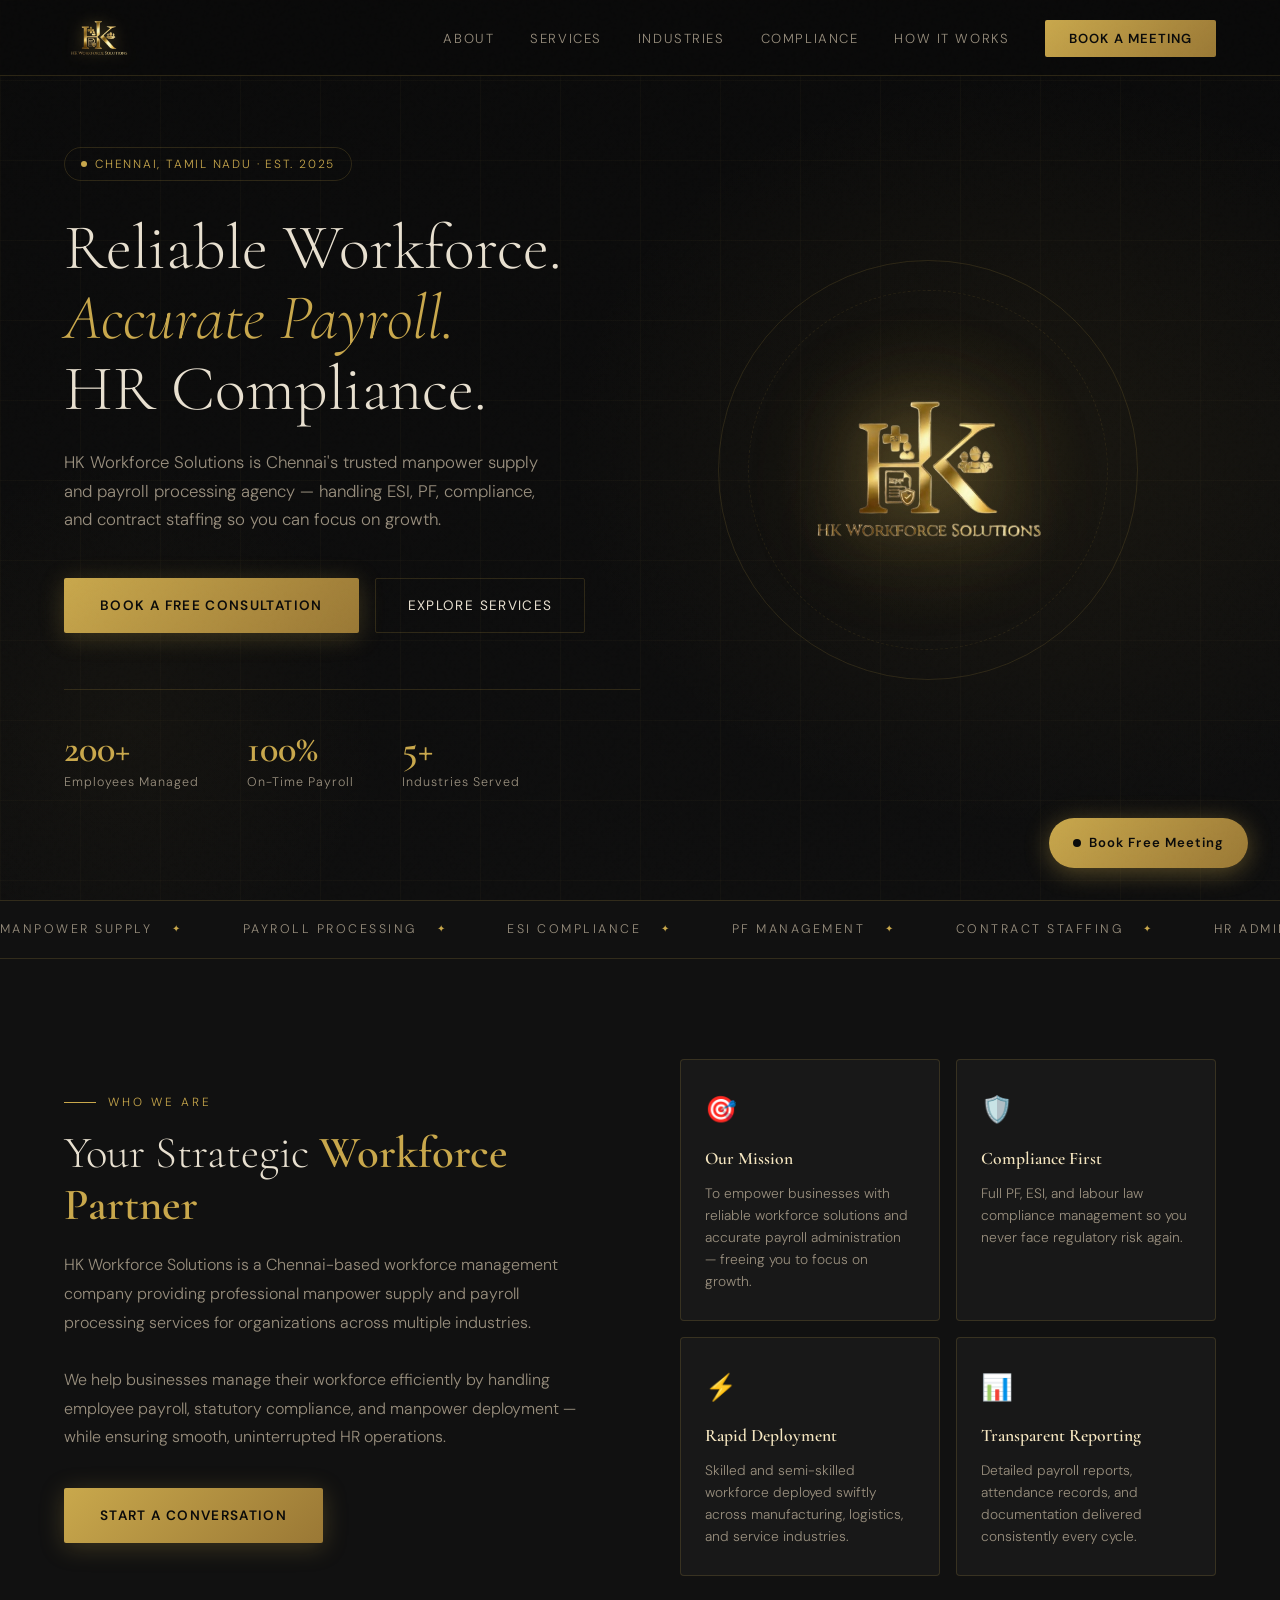
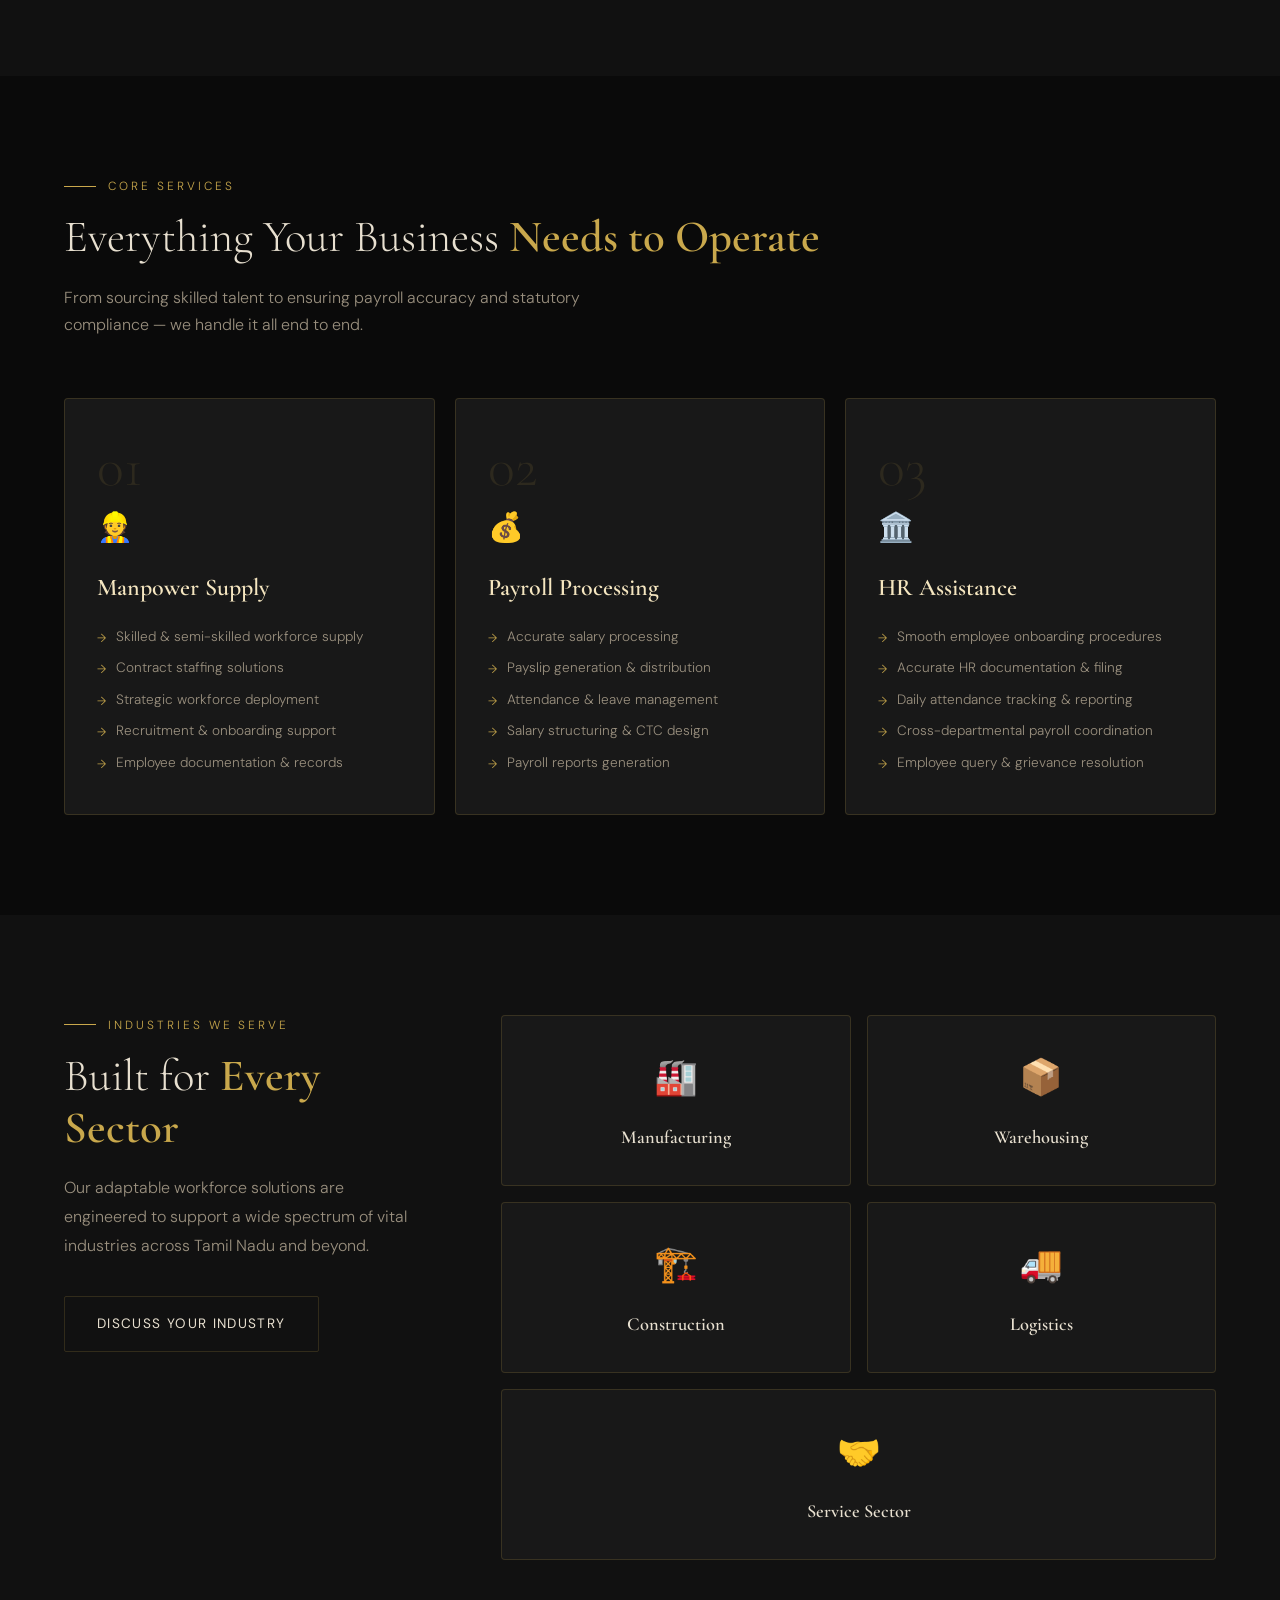
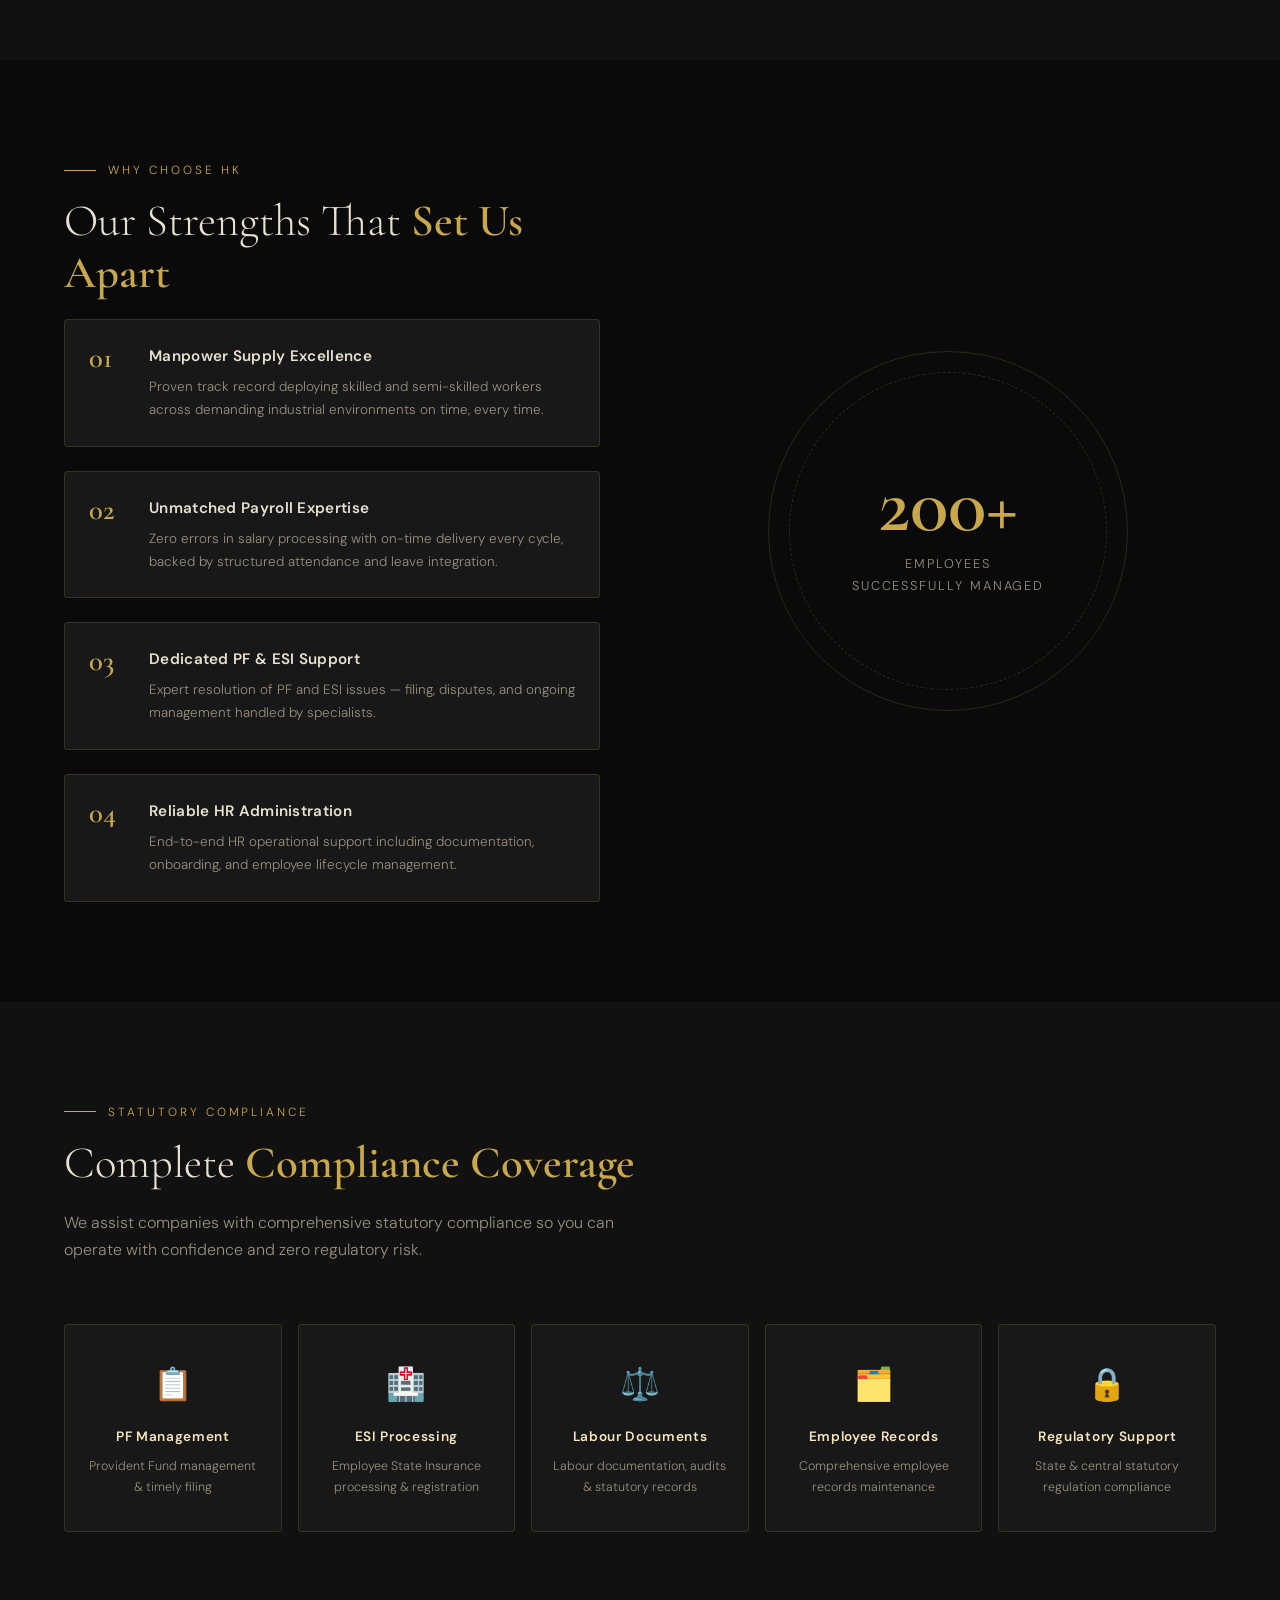
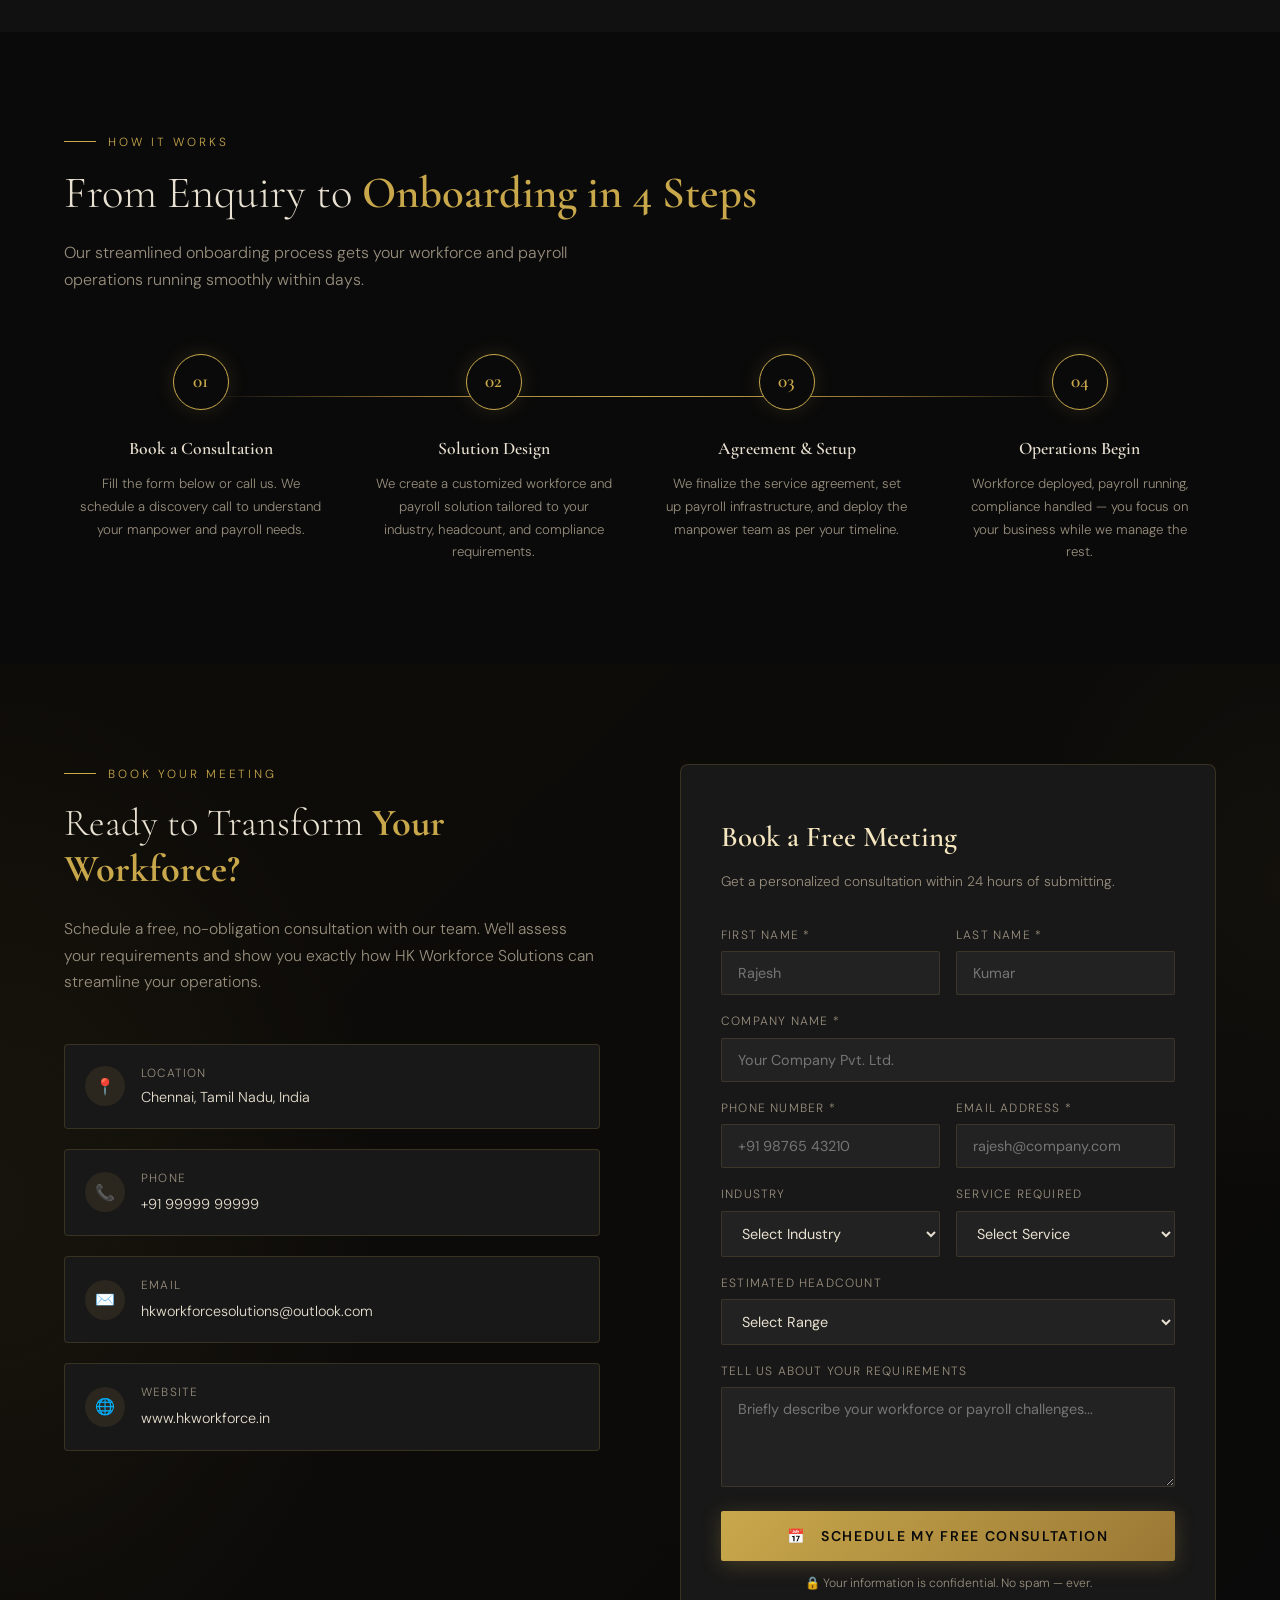
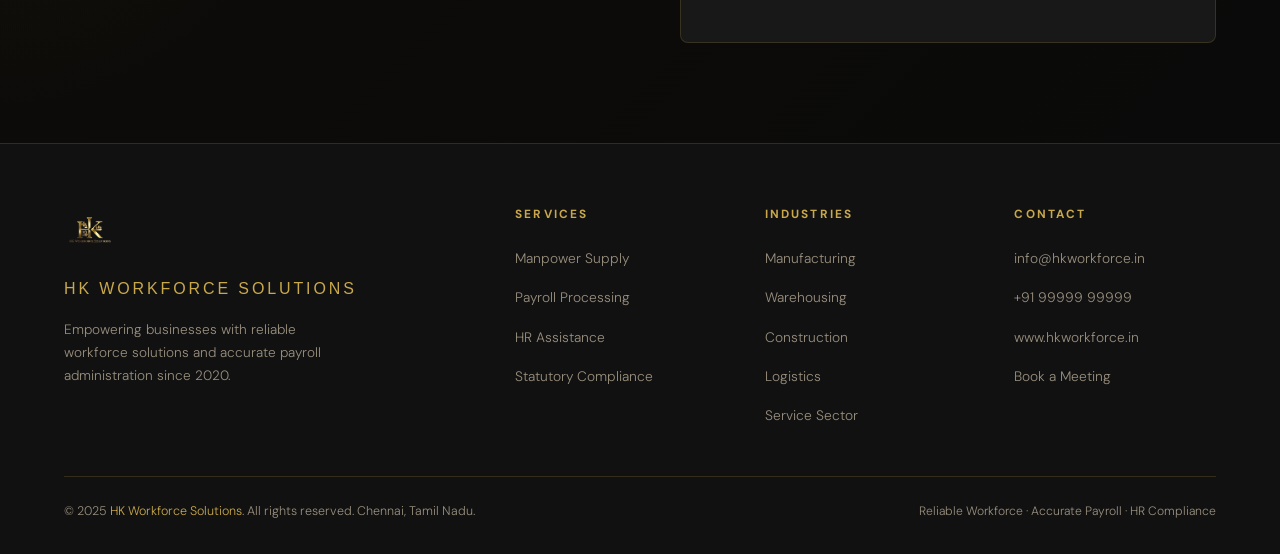
==== index.html @ cca4b485 "feat: Connect formsubmit API, update CSS responsiveness, add favicon" ====
<!DOCTYPE html>
<html lang="en">

<head>
  <meta charset="UTF-8">
  <meta name="viewport" content="width=device-width, initial-scale=1.0">
  <title>HK Workforce Solutions</title>
  <meta name="description"
    content="HK Workforce Solutions – Professional Manpower Supply and Payroll Processing Agency in Chennai. ESI, PF compliance, HR administration & contract staffing.">
  <link rel="icon" type="image/png" href="glogo.png" sizes="48x48">
  <link rel="preconnect" href="https://fonts.googleapis.com">
  <link
    href="https://fonts.googleapis.com/css2?family=Cormorant+Garamond:ital,wght@0,300;0,400;0,600;0,700;1,300;1,400&family=DM+Sans:wght@300;400;500;600&display=swap"
    rel="stylesheet">
  <style>
    :root {
      --gold: #C9A84C;
      --gold-light: #E8C97A;
      --gold-dark: #9A7835;
      --gold-pale: #F5E6C0;
      --dark: #0A0A0A;
      --dark-2: #111111;
      --dark-3: #181818;
      --dark-4: #222222;
      --dark-5: #2A2A2A;
      --text: #E8E0D0;
      --text-muted: #998F7E;
      --white: #FFFFFF;
      --border: rgba(201, 168, 76, 0.18);
    }

    *,
    *::before,
    *::after {
      box-sizing: border-box;
      margin: 0;
      padding: 0;
    }

    html {
      scroll-behavior: smooth;
    }



    body {
      background: var(--dark);
      color: var(--text);
      font-family: 'DM Sans', sans-serif;
      font-weight: 300;
      line-height: 1.7;
      overflow-x: hidden;
    }

    body::before {
      content: '';
      position: fixed;
      inset: 0;
      background-image: url("data:image/svg+xml,%3Csvg viewBox='0 0 256 256' xmlns='http://www.w3.org/2000/svg'%3E%3Cfilter id='noise'%3E%3CfeTurbulence type='fractalNoise' baseFrequency='0.9' numOctaves='4' stitchTiles='stitch'/%3E%3C/filter%3E%3Crect width='100%25' height='100%25' filter='url(%23noise)' opacity='0.04'/%3E%3C/svg%3E");
      pointer-events: none;
      z-index: 9999;
      opacity: 0.4;
    }

    nav {
      position: fixed;
      top: 0;
      left: 0;
      right: 0;
      z-index: 100;
      display: flex;
      align-items: center;
      justify-content: space-between;
      padding: 0 5%;
      height: 76px;
      background: rgba(10, 10, 10, 0.92);
      backdrop-filter: blur(20px);
      border-bottom: 1px solid var(--border);
      transition: all 0.3s;
    }

    .nav-logo {
      display: flex;
      align-items: center;
      gap: 12px;
    }

    .nav-logo img {
      height: 70px;
      width: auto;
      filter: drop-shadow(0 0 8px rgba(201, 168, 76, 0.4));
    }

    .nav-links {
      display: flex;
      align-items: center;
      gap: 36px;
      list-style: none;
    }

    .nav-links a {
      text-decoration: none;
      color: var(--text-muted);
      font-size: 0.82rem;
      letter-spacing: 0.12em;
      text-transform: uppercase;
      transition: color 0.2s;
    }

    .nav-links a:hover {
      color: var(--gold);
    }

    .nav-cta {
      background: linear-gradient(135deg, var(--gold), var(--gold-dark));
      color: var(--dark) !important;
      font-weight: 600 !important;
      padding: 10px 24px !important;
      border-radius: 2px;
      letter-spacing: 0.08em !important;
      transition: opacity 0.2s !important;
    }

    .nav-cta:hover {
      opacity: 0.88;
      color: var(--dark) !important;
    }

    .hamburger {
      display: none;
      flex-direction: column;
      gap: 5px;
      cursor: pointer;
    }

    .hamburger span {
      width: 24px;
      height: 1.5px;
      background: var(--gold);
      display: block;
    }

    #hero {
      min-height: 100vh;
      display: grid;
      grid-template-columns: 1fr 1fr;
      align-items: center;
      padding: 120px 5% 80px;
      position: relative;
      overflow: hidden;
    }

    .hero-bg {
      position: absolute;
      inset: 0;
      background: radial-gradient(ellipse 60% 70% at 80% 50%, rgba(201, 168, 76, 0.07) 0%, transparent 60%),
        radial-gradient(ellipse 40% 60% at 10% 80%, rgba(201, 168, 76, 0.04) 0%, transparent 50%),
        linear-gradient(180deg, #0A0A0A 0%, #0E0E0E 100%);
    }

    .hero-grid-lines {
      position: absolute;
      inset: 0;
      background-image: linear-gradient(rgba(201, 168, 76, 0.03) 1px, transparent 1px), linear-gradient(90deg, rgba(201, 168, 76, 0.03) 1px, transparent 1px);
      background-size: 80px 80px;
    }

    .hero-content {
      position: relative;
      z-index: 1;
    }

    .hero-badge {
      display: inline-flex;
      align-items: center;
      gap: 8px;
      border: 1px solid var(--border);
      padding: 6px 16px;
      border-radius: 100px;
      font-size: 0.74rem;
      letter-spacing: 0.15em;
      text-transform: uppercase;
      color: var(--gold);
      margin-bottom: 32px;
      animation: fadeUp 0.8s ease both;
    }

    .hero-badge span {
      width: 6px;
      height: 6px;
      background: var(--gold);
      border-radius: 50%;
    }

    .hero-title {
      font-family: 'Cormorant Garamond', serif;
      font-size: clamp(3rem, 5vw, 5.2rem);
      font-weight: 300;
      line-height: 1.1;
      margin-bottom: 24px;
      animation: fadeUp 0.9s 0.1s ease both;
    }

    .hero-title em {
      font-style: italic;
      color: var(--gold);
      display: block;
    }

    .hero-subtitle {
      color: var(--text-muted);
      font-size: 1.05rem;
      max-width: 480px;
      margin-bottom: 44px;
      animation: fadeUp 1s 0.2s ease both;
    }

    .hero-actions {
      display: flex;
      gap: 16px;
      flex-wrap: wrap;
      animation: fadeUp 1.1s 0.3s ease both;
    }

    .btn-primary {
      background: linear-gradient(135deg, var(--gold), var(--gold-dark));
      color: var(--dark);
      padding: 16px 36px;
      font-family: 'DM Sans', sans-serif;
      font-size: 0.85rem;
      font-weight: 600;
      letter-spacing: 0.1em;
      text-transform: uppercase;
      border: none;
      border-radius: 2px;
      cursor: pointer;
      text-decoration: none;
      display: inline-block;
      transition: transform 0.2s, box-shadow 0.2s;
      box-shadow: 0 4px 24px rgba(201, 168, 76, 0.25);
    }

    .btn-primary:hover {
      transform: translateY(-2px);
      box-shadow: 0 8px 32px rgba(201, 168, 76, 0.35);
    }

    .btn-outline {
      background: transparent;
      color: var(--text);
      padding: 15px 32px;
      font-family: 'DM Sans', sans-serif;
      font-size: 0.85rem;
      font-weight: 400;
      letter-spacing: 0.1em;
      text-transform: uppercase;
      border: 1px solid var(--border);
      border-radius: 2px;
      cursor: pointer;
      text-decoration: none;
      display: inline-block;
      transition: border-color 0.2s, color 0.2s;
    }

    .btn-outline:hover {
      border-color: var(--gold);
      color: var(--gold);
    }

    .hero-visual {
      position: relative;
      z-index: 1;
      display: flex;
      align-items: center;
      justify-content: center;
      animation: fadeUp 1s 0.2s ease both;
    }

    .hero-logo-frame {
      width: 420px;
      height: 420px;
      position: relative;
      display: flex;
      align-items: center;
      justify-content: center;
    }

    .hero-logo-frame::before {
      content: '';
      position: absolute;
      inset: 0;
      border-radius: 50%;
      border: 1px solid rgba(201, 168, 76, 0.15);
      animation: spin 20s linear infinite;
    }

    .hero-logo-frame::after {
      content: '';
      position: absolute;
      inset: 30px;
      border-radius: 50%;
      border: 1px dashed rgba(201, 168, 76, 0.1);
      animation: spin 15s linear infinite reverse;
    }

    .hero-logo-frame img {
      width: 280px;
      height: auto;
      position: relative;
      z-index: 1;
      filter: drop-shadow(0 0 30px rgba(201, 168, 76, 0.35)) drop-shadow(0 0 60px rgba(201, 168, 76, 0.15));
      animation: pulse 4s ease-in-out infinite;
    }

    .hero-glow {
      position: absolute;
      width: 320px;
      height: 320px;
      border-radius: 50%;
      background: radial-gradient(circle, rgba(201, 168, 76, 0.12) 0%, transparent 70%);
      pointer-events: none;
    }

    .hero-stats {
      display: flex;
      gap: 48px;
      margin-top: 56px;
      padding-top: 40px;
      border-top: 1px solid var(--border);
      animation: fadeUp 1.2s 0.4s ease both;
    }

    .hero-stat-num {
      font-family: 'Cormorant Garamond', serif;
      font-size: 2.4rem;
      font-weight: 600;
      color: var(--gold);
      line-height: 1;
    }

    .hero-stat-label {
      font-size: 0.78rem;
      color: var(--text-muted);
      letter-spacing: 0.08em;
      margin-top: 4px;
    }

    .marquee-section {
      border-top: 1px solid var(--border);
      border-bottom: 1px solid var(--border);
      padding: 18px 0;
      background: var(--dark-2);
      overflow: hidden;
    }

    .marquee-track {
      display: flex;
      gap: 60px;
      animation: marquee 25s linear infinite;
      white-space: nowrap;
    }

    .marquee-item {
      font-size: 0.78rem;
      letter-spacing: 0.2em;
      text-transform: uppercase;
      color: var(--text-muted);
      flex-shrink: 0;
      display: flex;
      align-items: center;
      gap: 20px;
    }

    .marquee-item::after {
      content: '✦';
      color: var(--gold);
      font-size: 0.6rem;
    }

    section {
      padding: 100px 5%;
    }

    .section-label {
      font-size: 0.74rem;
      letter-spacing: 0.25em;
      text-transform: uppercase;
      color: var(--gold);
      margin-bottom: 16px;
      display: flex;
      align-items: center;
      gap: 12px;
    }

    .section-label::before {
      content: '';
      width: 32px;
      height: 1px;
      background: var(--gold);
      display: block;
    }

    .section-title {
      font-family: 'Cormorant Garamond', serif;
      font-size: clamp(2.2rem, 3.5vw, 3.6rem);
      font-weight: 300;
      line-height: 1.15;
      margin-bottom: 20px;
    }

    .section-title strong {
      font-weight: 600;
      color: var(--gold);
    }

    .section-desc {
      color: var(--text-muted);
      font-size: 1rem;
      max-width: 560px;
      margin-bottom: 60px;
    }

    #about {
      background: var(--dark-2);
    }

    .about-grid {
      display: grid;
      grid-template-columns: 1fr 1fr;
      gap: 80px;
      align-items: center;
    }

    .about-cards {
      display: grid;
      grid-template-columns: 1fr 1fr;
      gap: 16px;
    }

    .about-card {
      background: var(--dark-3);
      border: 1px solid var(--border);
      border-radius: 4px;
      padding: 28px 24px;
      transition: border-color 0.3s, transform 0.3s;
    }

    .about-card:hover {
      border-color: var(--gold);
      transform: translateY(-4px);
    }

    .about-card-icon {
      font-size: 1.6rem;
      margin-bottom: 12px;
    }

    .about-card h4 {
      font-family: 'Cormorant Garamond', serif;
      font-size: 1.1rem;
      font-weight: 600;
      color: var(--gold-pale);
      margin-bottom: 8px;
    }

    .about-card p {
      font-size: 0.86rem;
      color: var(--text-muted);
      line-height: 1.6;
    }

    #services {
      background: var(--dark);
    }

    .services-grid {
      display: grid;
      grid-template-columns: repeat(3, 1fr);
      gap: 20px;
    }

    .service-card {
      background: var(--dark-3);
      border: 1px solid var(--border);
      border-radius: 4px;
      padding: 40px 32px;
      position: relative;
      overflow: hidden;
      transition: border-color 0.3s, transform 0.3s;
      cursor: default;
    }

    .service-card::before {
      content: '';
      position: absolute;
      top: 0;
      left: 0;
      width: 100%;
      height: 2px;
      background: linear-gradient(90deg, transparent, var(--gold), transparent);
      transform: scaleX(0);
      transition: transform 0.4s;
    }

    .service-card:hover::before {
      transform: scaleX(1);
    }

    .service-card:hover {
      border-color: rgba(201, 168, 76, 0.35);
      transform: translateY(-6px);
    }

    .service-num {
      font-family: 'Cormorant Garamond', serif;
      font-size: 3.5rem;
      font-weight: 300;
      color: rgba(201, 168, 76, 0.12);
      line-height: 1;
      margin-bottom: 8px;
    }

    .service-icon {
      font-size: 1.8rem;
      margin-bottom: 16px;
    }

    .service-card h3 {
      font-family: 'Cormorant Garamond', serif;
      font-size: 1.5rem;
      font-weight: 600;
      color: var(--gold-pale);
      margin-bottom: 16px;
    }

    .service-list {
      list-style: none;
      display: flex;
      flex-direction: column;
      gap: 8px;
    }

    .service-list li {
      font-size: 0.85rem;
      color: var(--text-muted);
      display: flex;
      align-items: flex-start;
      gap: 10px;
    }

    .service-list li::before {
      content: '→';
      color: var(--gold);
      font-size: 0.75rem;
      margin-top: 3px;
      flex-shrink: 0;
    }

    #industries {
      background: var(--dark-2);
    }

    .industries-layout {
      display: grid;
      grid-template-columns: 1fr 2fr;
      gap: 80px;
      align-items: start;
    }

    .industries-grid {
      display: grid;
      grid-template-columns: 1fr 1fr;
      gap: 16px;
    }

    .industry-card {
      background: var(--dark-3);
      border: 1px solid var(--border);
      border-radius: 4px;
      padding: 32px 24px;
      text-align: center;
      transition: all 0.3s;
      position: relative;
      overflow: hidden;
    }

    .industry-card::after {
      content: '';
      position: absolute;
      inset: 0;
      background: linear-gradient(135deg, rgba(201, 168, 76, 0.05), transparent);
      opacity: 0;
      transition: opacity 0.3s;
    }

    .industry-card:hover {
      border-color: var(--gold);
      transform: translateY(-4px);
    }

    .industry-card:hover::after {
      opacity: 1;
    }

    .industry-icon {
      font-size: 2.2rem;
      margin-bottom: 14px;
    }

    .industry-card h4 {
      font-family: 'Cormorant Garamond', serif;
      font-size: 1.15rem;
      font-weight: 600;
      color: var(--text);
    }

    #why-us {
      background: var(--dark);
    }

    .why-layout {
      display: grid;
      grid-template-columns: 1fr 1fr;
      gap: 80px;
      align-items: center;
    }

    .why-list {
      display: flex;
      flex-direction: column;
      gap: 24px;
    }

    .why-item {
      display: flex;
      gap: 20px;
      padding: 24px;
      background: var(--dark-3);
      border: 1px solid var(--border);
      border-radius: 4px;
      transition: border-color 0.3s;
    }

    .why-item:hover {
      border-color: var(--gold);
    }

    .why-num {
      font-family: 'Cormorant Garamond', serif;
      font-size: 1.8rem;
      font-weight: 600;
      color: var(--gold);
      line-height: 1;
      flex-shrink: 0;
      width: 40px;
    }

    .why-item h4 {
      font-size: 0.95rem;
      font-weight: 600;
      color: var(--text);
      margin-bottom: 6px;
      letter-spacing: 0.02em;
    }

    .why-item p {
      font-size: 0.84rem;
      color: var(--text-muted);
    }

    .why-visual {
      position: relative;
      display: flex;
      align-items: center;
      justify-content: center;
    }

    .stat-ring {
      width: 360px;
      height: 360px;
      border-radius: 50%;
      border: 1px solid var(--border);
      display: flex;
      align-items: center;
      justify-content: center;
      position: relative;
    }

    .stat-ring::before {
      content: '';
      position: absolute;
      inset: 20px;
      border-radius: 50%;
      border: 1px dashed rgba(201, 168, 76, 0.2);
    }

    .stat-ring-inner {
      text-align: center;
      position: relative;
      z-index: 1;
    }

    .stat-big {
      font-family: 'Cormorant Garamond', serif;
      font-size: 5rem;
      font-weight: 600;
      color: var(--gold);
      line-height: 1;
      display: block;
    }

    .stat-label-big {
      font-size: 0.8rem;
      letter-spacing: 0.15em;
      text-transform: uppercase;
      color: var(--text-muted);
      margin-top: 8px;
    }

    #compliance {
      background: var(--dark-2);
    }

    .compliance-grid {
      display: grid;
      grid-template-columns: repeat(5, 1fr);
      gap: 16px;
      margin-top: 60px;
    }

    .compliance-card {
      background: var(--dark-3);
      border: 1px solid var(--border);
      border-radius: 4px;
      padding: 32px 20px;
      text-align: center;
      transition: all 0.3s;
    }

    .compliance-card:hover {
      border-color: var(--gold);
      transform: translateY(-4px);
    }

    .compliance-icon {
      font-size: 2rem;
      margin-bottom: 14px;
    }

    .compliance-card h4 {
      font-size: 0.85rem;
      font-weight: 600;
      color: var(--gold-pale);
      margin-bottom: 8px;
      letter-spacing: 0.05em;
    }

    .compliance-card p {
      font-size: 0.78rem;
      color: var(--text-muted);
    }

    #contact {
      background: linear-gradient(135deg, #0E0C08, #0A0A0A);
      position: relative;
      overflow: hidden;
    }

    #contact::before {
      content: '';
      position: absolute;
      inset: 0;
      background: radial-gradient(ellipse 50% 80% at 0% 50%, rgba(201, 168, 76, 0.06) 0%, transparent 60%), radial-gradient(ellipse 40% 60% at 100% 20%, rgba(201, 168, 76, 0.04) 0%, transparent 50%);
      pointer-events: none;
    }

    .contact-layout {
      display: grid;
      grid-template-columns: 1fr 1fr;
      gap: 80px;
      align-items: start;
      position: relative;
      z-index: 1;
    }

    .contact-info h2 {
      font-family: 'Cormorant Garamond', serif;
      font-size: clamp(2rem, 3vw, 3.2rem);
      font-weight: 300;
      line-height: 1.2;
      margin-bottom: 24px;
      margin-top: 8px;
    }

    .contact-info p {
      color: var(--text-muted);
      margin-bottom: 48px;
      font-size: 0.98rem;
    }

    .contact-details {
      display: flex;
      flex-direction: column;
      gap: 20px;
    }

    .contact-detail {
      display: flex;
      align-items: center;
      gap: 16px;
      padding: 18px 20px;
      background: var(--dark-3);
      border: 1px solid var(--border);
      border-radius: 4px;
    }

    .contact-detail-icon {
      width: 40px;
      height: 40px;
      background: rgba(201, 168, 76, 0.1);
      border-radius: 50%;
      display: flex;
      align-items: center;
      justify-content: center;
      font-size: 1rem;
      flex-shrink: 0;
    }

    .contact-detail-info span {
      display: block;
      font-size: 0.74rem;
      letter-spacing: 0.1em;
      text-transform: uppercase;
      color: var(--text-muted);
      margin-bottom: 2px;
    }

    .contact-detail-info a,
    .contact-detail-info p {
      color: var(--text);
      text-decoration: none;
      font-size: 0.9rem;
      transition: color 0.2s;
      margin: 0;
    }

    .contact-detail-info a:hover {
      color: var(--gold);
    }

    .lead-form {
      background: var(--dark-3);
      border: 1px solid var(--border);
      border-radius: 8px;
      padding: 48px 40px;
    }

    .lead-form h3 {
      font-family: 'Cormorant Garamond', serif;
      font-size: 1.8rem;
      font-weight: 600;
      color: var(--gold-pale);
      margin-bottom: 8px;
    }

    .lead-form .form-sub {
      font-size: 0.86rem;
      color: var(--text-muted);
      margin-bottom: 32px;
    }

    .form-row {
      display: grid;
      grid-template-columns: 1fr 1fr;
      gap: 16px;
    }

    .form-group {
      display: flex;
      flex-direction: column;
      gap: 6px;
      margin-bottom: 16px;
    }

    .form-group label {
      font-size: 0.75rem;
      letter-spacing: 0.1em;
      text-transform: uppercase;
      color: var(--text-muted);
    }

    .form-group input,
    .form-group select,
    .form-group textarea {
      background: var(--dark-4);
      border: 1px solid rgba(201, 168, 76, 0.15);
      border-radius: 2px;
      padding: 12px 16px;
      color: var(--text);
      font-family: 'DM Sans', sans-serif;
      font-size: 0.9rem;
      outline: none;
      transition: border-color 0.2s;
      width: 100%;
    }

    .form-group input:focus,
    .form-group select:focus,
    .form-group textarea:focus {
      border-color: var(--gold);
    }

    .form-group select option {
      background: var(--dark-4);
    }

    .form-group textarea {
      resize: vertical;
      min-height: 100px;
    }

    .form-submit {
      width: 100%;
      background: linear-gradient(135deg, var(--gold), var(--gold-dark));
      color: var(--dark);
      padding: 16px;
      font-family: 'DM Sans', sans-serif;
      font-size: 0.88rem;
      font-weight: 600;
      letter-spacing: 0.12em;
      text-transform: uppercase;
      border: none;
      border-radius: 2px;
      cursor: pointer;
      transition: transform 0.2s, box-shadow 0.2s;
      box-shadow: 0 4px 20px rgba(201, 168, 76, 0.25);
      margin-top: 8px;
    }

    .form-submit:hover {
      transform: translateY(-2px);
      box-shadow: 0 8px 28px rgba(201, 168, 76, 0.35);
    }

    .form-note {
      text-align: center;
      font-size: 0.76rem;
      color: var(--text-muted);
      margin-top: 12px;
    }

    .success-msg {
      display: none;
      text-align: center;
      padding: 40px;
    }

    .success-msg .check {
      font-size: 3rem;
      margin-bottom: 16px;
    }

    .success-msg h4 {
      font-family: 'Cormorant Garamond', serif;
      font-size: 1.6rem;
      color: var(--gold);
      margin-bottom: 8px;
    }

    .success-msg p {
      color: var(--text-muted);
      font-size: 0.9rem;
    }

    #process {
      background: var(--dark);
    }

    .process-steps {
      display: grid;
      grid-template-columns: repeat(4, 1fr);
      gap: 20px;
      position: relative;
    }

    .process-steps::before {
      content: '';
      position: absolute;
      top: 42px;
      left: calc(12.5%);
      right: calc(12.5%);
      height: 1px;
      background: linear-gradient(90deg, transparent, var(--gold-dark), var(--gold), var(--gold-dark), transparent);
    }

    .process-step {
      text-align: center;
      padding: 0 16px;
    }

    .process-num {
      width: 56px;
      height: 56px;
      background: var(--dark);
      border: 1px solid var(--gold);
      border-radius: 50%;
      display: flex;
      align-items: center;
      justify-content: center;
      margin: 0 auto 24px;
      font-family: 'Cormorant Garamond', serif;
      font-size: 1.2rem;
      font-weight: 600;
      color: var(--gold);
      position: relative;
      z-index: 1;
      box-shadow: 0 0 20px rgba(201, 168, 76, 0.15);
    }

    .process-step h4 {
      font-family: 'Cormorant Garamond', serif;
      font-size: 1.1rem;
      font-weight: 600;
      color: var(--text);
      margin-bottom: 10px;
    }

    .process-step p {
      font-size: 0.83rem;
      color: var(--text-muted);
    }

    footer {
      background: var(--dark-2);
      border-top: 1px solid var(--border);
      padding: 60px 5% 32px;
    }

    .footer-grid {
      display: grid;
      grid-template-columns: 2fr 1fr 1fr 1fr;
      gap: 48px;
      margin-bottom: 48px;
    }

    .footer-brand h5 {
      font-size: 0.74rem;
      letter-spacing: 0.18em;
      text-transform: uppercase;
      color: var(--gold);
      margin-bottom: 20px;

    }

    .footer-brand img {
      height: 52px;
      width: auto;
      margin-bottom: 16px;
    }

    .footer-brand p {
      font-size: 0.85rem;
      color: var(--text-muted);
      max-width: 260px;
      line-height: 1.7;
    }

    .footer-col h5 {
      font-size: 0.74rem;
      letter-spacing: 0.18em;
      text-transform: uppercase;
      color: var(--gold);
      margin-bottom: 20px;
    }

    .footer-col ul {
      list-style: none;
      display: flex;
      flex-direction: column;
      gap: 12px;
    }

    .footer-col ul li a {
      text-decoration: none;
      color: var(--text-muted);
      font-size: 0.86rem;
      transition: color 0.2s;
    }

    .footer-col ul li a:hover {
      color: var(--text);
    }

    .footer-bottom {
      border-top: 1px solid var(--border);
      padding-top: 24px;
      display: flex;
      justify-content: space-between;
      align-items: center;
    }

    .footer-bottom p {
      font-size: 0.78rem;
      color: var(--text-muted);
    }

    .footer-gold {
      color: var(--gold);
    }

    .floating-cta {
      position: fixed;
      bottom: 32px;
      right: 32px;
      z-index: 200;
      background: linear-gradient(135deg, var(--gold), var(--gold-dark));
      color: var(--dark);
      padding: 14px 24px;
      border-radius: 100px;
      font-size: 0.82rem;
      font-weight: 600;
      letter-spacing: 0.08em;
      text-decoration: none;
      display: flex;
      align-items: center;
      gap: 8px;
      box-shadow: 0 4px 24px rgba(201, 168, 76, 0.4);
      transition: transform 0.2s, box-shadow 0.2s;
      animation: floatIn 1s 2s ease both;
    }

    .floating-cta:hover {
      transform: translateY(-3px);
      box-shadow: 0 8px 32px rgba(201, 168, 76, 0.5);
    }

    .floating-cta .pulse {
      width: 8px;
      height: 8px;
      background: var(--dark);
      border-radius: 50%;
      animation: blink 1.5s ease infinite;
    }

    @keyframes fadeUp {
      from {
        opacity: 0;
        transform: translateY(30px);
      }

      to {
        opacity: 1;
        transform: translateY(0);
      }
    }

    @keyframes spin {
      to {
        transform: rotate(360deg);
      }
    }

    @keyframes pulse {

      0%,
      100% {
        filter: drop-shadow(0 0 30px rgba(201, 168, 76, 0.35)) drop-shadow(0 0 60px rgba(201, 168, 76, 0.15));
      }

      50% {
        filter: drop-shadow(0 0 40px rgba(201, 168, 76, 0.55)) drop-shadow(0 0 80px rgba(201, 168, 76, 0.25));
      }
    }

    @keyframes marquee {
      to {
        transform: translateX(-50%);
      }
    }

    @keyframes floatIn {
      from {
        opacity: 0;
        transform: translateY(20px);
      }

      to {
        opacity: 1;
        transform: translateY(0);
      }
    }

    @keyframes blink {

      0%,
      100% {
        opacity: 1;
      }

      50% {
        opacity: 0.3;
      }
    }

    .reveal {
      opacity: 0;
      transform: translateY(40px);
      transition: opacity 0.7s ease, transform 0.7s ease;
    }

    .reveal.visible {
      opacity: 1;
      transform: translateY(0);
    }

    @media (max-width: 1024px) {
      .services-grid {
        grid-template-columns: 1fr 1fr;
      }

      .compliance-grid {
        grid-template-columns: repeat(3, 1fr);
      }

      .footer-grid {
        grid-template-columns: 1fr 1fr;
      }
    }

    @media (max-width: 768px) {
      section {
        padding: 60px 6%;
      }

      #hero {
        grid-template-columns: 1fr;
        text-align: center;
        padding-top: 120px;
        padding-bottom: 60px;
      }

      .hero-title {
        font-size: clamp(2.4rem, 8vw, 3rem);
      }

      .hero-subtitle {
        font-size: 0.95rem;
        margin-left: auto;
        margin-right: auto;
      }

      .hero-visual {
        display: none;
      }

      .hero-actions {
        justify-content: center;
      }

      .hero-stats {
        justify-content: center;
        gap: 32px;
        flex-wrap: wrap;
      }

      .about-grid,
      .industries-layout,
      .why-layout,
      .contact-layout {
        grid-template-columns: 1fr;
        gap: 40px;
      }

      .services-grid,
      .industries-grid {
        grid-template-columns: 1fr;
      }

      .industry-card[style] {
        grid-column: span 1 !important;
      }

      .compliance-grid {
        grid-template-columns: 1fr;
      }

      .process-steps {
        grid-template-columns: 1fr;
        gap: 40px;
      }

      .process-steps::before {
        display: none;
      }

      .process-num {
        margin-bottom: 16px;
      }

      .footer-grid {
        grid-template-columns: 1fr;
        gap: 32px;
      }

      .nav-links {
        position: absolute;
        top: 76px;
        left: 0;
        right: 0;
        background: rgba(10, 10, 10, 0.98);
        backdrop-filter: blur(20px);
        flex-direction: column;
        padding: 24px 5%;
        border-bottom: 1px solid var(--border);
        gap: 20px;
        opacity: 0;
        visibility: hidden;
        transform: translateY(-10px);
        transition: all 0.3s ease;
      }

      .nav-links.active {
        opacity: 1;
        visibility: visible;
        transform: translateY(0);
      }

      .hamburger {
        display: flex;
      }

      .form-row {
        grid-template-columns: 1fr;
      }

      .lead-form {
        padding: 32px 24px;
      }
    }
  </style>
</head>

<body>

  <nav>
    <div class="nav-logo">
      <img src="glogo.png" alt="HK Workforce Solutions">
    </div>
    <ul class="nav-links">
      <li><a href="#about">About</a></li>
      <li><a href="#services">Services</a></li>
      <li><a href="#industries">Industries</a></li>
      <li><a href="#compliance">Compliance</a></li>
      <li><a href="#process">How It Works</a></li>
      <li><a href="#contact" class="nav-cta">Book a Meeting</a></li>
    </ul>
    <div class="hamburger" onclick="toggleMenu()">
      <span></span><span></span><span></span>
    </div>
  </nav>

  <section id="hero">
    <div class="hero-bg"></div>
    <div class="hero-grid-lines"></div>
    <div class="hero-content">
      <div class="hero-badge"><span></span> Chennai, Tamil Nadu · Est. 2025</div>
      <h1 class="hero-title">Reliable Workforce.<br><em>Accurate Payroll.</em>HR Compliance.</h1>
      <p class="hero-subtitle">HK Workforce Solutions is Chennai's trusted manpower supply and payroll processing agency
        — handling ESI, PF, compliance, and contract staffing so you can focus on growth.</p>
      <div class="hero-actions">
        <a href="#contact" class="btn-primary">Book a Free Consultation</a>
        <a href="#services" class="btn-outline">Explore Services</a>
      </div>
      <div class="hero-stats">
        <div>
          <div class="hero-stat-num">200+</div>
          <div class="hero-stat-label">Employees Managed</div>
        </div>
        <div>
          <div class="hero-stat-num">100%</div>
          <div class="hero-stat-label">On-Time Payroll</div>
        </div>
        <div>
          <div class="hero-stat-num">5+</div>
          <div class="hero-stat-label">Industries Served</div>
        </div>
      </div>
    </div>
    <div class="hero-visual">
      <div class="hero-logo-frame">
        <div class="hero-glow"></div>
        <img src="glogo.png" alt="HK Workforce Solutions Logo">
      </div>
    </div>
  </section>

  <div class="marquee-section">
    <div class="marquee-track">
      <span class="marquee-item">Manpower Supply</span><span class="marquee-item">Payroll Processing</span><span
        class="marquee-item">ESI Compliance</span><span class="marquee-item">PF Management</span><span
        class="marquee-item">Contract Staffing</span><span class="marquee-item">HR Administration</span><span
        class="marquee-item">Labour Compliance</span><span class="marquee-item">Workforce Deployment</span>
      <span class="marquee-item">Manpower Supply</span><span class="marquee-item">Payroll Processing</span><span
        class="marquee-item">ESI Compliance</span><span class="marquee-item">PF Management</span><span
        class="marquee-item">Contract Staffing</span><span class="marquee-item">HR Administration</span><span
        class="marquee-item">Labour Compliance</span><span class="marquee-item">Workforce Deployment</span>
    </div>
  </div>

  <section id="about">
    <div class="about-grid">
      <div class="reveal">
        <div class="section-label">Who We Are</div>
        <h2 class="section-title">Your Strategic <strong>Workforce Partner</strong></h2>
        <p style="color: var(--text-muted); margin-bottom: 28px; line-height: 1.8;">HK Workforce Solutions is a
          Chennai-based workforce management company providing professional manpower supply and payroll processing
          services for organizations across multiple industries.</p>
        <p style="color: var(--text-muted); margin-bottom: 36px; line-height: 1.8;">We help businesses manage their
          workforce efficiently by handling employee payroll, statutory compliance, and manpower deployment — while
          ensuring smooth, uninterrupted HR operations.</p>
        <a href="#contact" class="btn-primary">Start a Conversation</a>
      </div>
      <div class="about-cards reveal">
        <div class="about-card">
          <div class="about-card-icon">🎯</div>
          <h4>Our Mission</h4>
          <p>To empower businesses with reliable workforce solutions and accurate payroll administration — freeing you
            to focus on growth.</p>
        </div>
        <div class="about-card">
          <div class="about-card-icon">🛡️</div>
          <h4>Compliance First</h4>
          <p>Full PF, ESI, and labour law compliance management so you never face regulatory risk again.</p>
        </div>
        <div class="about-card">
          <div class="about-card-icon">⚡</div>
          <h4>Rapid Deployment</h4>
          <p>Skilled and semi-skilled workforce deployed swiftly across manufacturing, logistics, and service
            industries.</p>
        </div>
        <div class="about-card">
          <div class="about-card-icon">📊</div>
          <h4>Transparent Reporting</h4>
          <p>Detailed payroll reports, attendance records, and documentation delivered consistently every cycle.</p>
        </div>
      </div>
    </div>
  </section>

  <section id="services">
    <div class="section-label reveal">Core Services</div>
    <h2 class="section-title reveal">Everything Your Business <strong>Needs to Operate</strong></h2>
    <p class="section-desc reveal">From sourcing skilled talent to ensuring payroll accuracy and statutory compliance —
      we handle it all end to end.</p>
    <div class="services-grid">
      <div class="service-card reveal">
        <div class="service-num">01</div>
        <div class="service-icon">👷</div>
        <h3>Manpower Supply</h3>
        <ul class="service-list">
          <li>Skilled & semi-skilled workforce supply</li>
          <li>Contract staffing solutions</li>
          <li>Strategic workforce deployment</li>
          <li>Recruitment & onboarding support</li>
          <li>Employee documentation & records</li>
        </ul>
      </div>
      <div class="service-card reveal">
        <div class="service-num">02</div>
        <div class="service-icon">💰</div>
        <h3>Payroll Processing</h3>
        <ul class="service-list">
          <li>Accurate salary processing</li>
          <li>Payslip generation & distribution</li>
          <li>Attendance & leave management</li>
          <li>Salary structuring & CTC design</li>
          <li>Payroll reports generation</li>
        </ul>
      </div>
      <div class="service-card reveal">
        <div class="service-num">03</div>
        <div class="service-icon">🏛️</div>
        <h3>HR Assistance</h3>
        <ul class="service-list">
          <li>Smooth employee onboarding procedures</li>
          <li>Accurate HR documentation & filing</li>
          <li>Daily attendance tracking & reporting</li>
          <li>Cross-departmental payroll coordination</li>
          <li>Employee query & grievance resolution</li>
        </ul>
      </div>
    </div>
  </section>

  <section id="industries">
    <div class="industries-layout">
      <div class="reveal">
        <div class="section-label">Industries We Serve</div>
        <h2 class="section-title">Built for <strong>Every Sector</strong></h2>
        <p style="color: var(--text-muted); line-height: 1.8; margin-bottom: 36px;">Our adaptable workforce solutions
          are engineered to support a wide spectrum of vital industries across Tamil Nadu and beyond.</p>
        <a href="#contact" class="btn-outline">Discuss Your Industry</a>
      </div>
      <div class="industries-grid reveal">
        <div class="industry-card">
          <div class="industry-icon">🏭</div>
          <h4>Manufacturing</h4>
        </div>
        <div class="industry-card">
          <div class="industry-icon">📦</div>
          <h4>Warehousing</h4>
        </div>
        <div class="industry-card">
          <div class="industry-icon">🏗️</div>
          <h4>Construction</h4>
        </div>
        <div class="industry-card">
          <div class="industry-icon">🚚</div>
          <h4>Logistics</h4>
        </div>
        <div class="industry-card" style="grid-column: span 2;">
          <div class="industry-icon">🤝</div>
          <h4>Service Sector</h4>
        </div>
      </div>
    </div>
  </section>

  <section id="why-us">
    <div class="why-layout">
      <div>
        <div class="section-label reveal">Why Choose HK</div>
        <h2 class="section-title reveal">Our Strengths That <strong>Set Us Apart</strong></h2>
        <div class="why-list">
          <div class="why-item reveal">
            <div class="why-num">01</div>
            <div>
              <h4>Manpower Supply Excellence</h4>
              <p>Proven track record deploying skilled and semi-skilled workers across demanding industrial environments
                on time, every time.</p>
            </div>
          </div>
          <div class="why-item reveal">
            <div class="why-num">02</div>
            <div>
              <h4>Unmatched Payroll Expertise</h4>
              <p>Zero errors in salary processing with on-time delivery every cycle, backed by structured attendance and
                leave integration.</p>
            </div>
          </div>
          <div class="why-item reveal">
            <div class="why-num">03</div>
            <div>
              <h4>Dedicated PF & ESI Support</h4>
              <p>Expert resolution of PF and ESI issues — filing, disputes, and ongoing management handled by
                specialists.</p>
            </div>
          </div>
          <div class="why-item reveal">
            <div class="why-num">04</div>
            <div>
              <h4>Reliable HR Administration</h4>
              <p>End-to-end HR operational support including documentation, onboarding, and employee lifecycle
                management.</p>
            </div>
          </div>
        </div>
      </div>
      <div class="why-visual reveal">
        <div class="stat-ring">
          <div class="stat-ring-inner"><span class="stat-big">200+</span>
            <p class="stat-label-big">Employees<br>Successfully Managed</p>
          </div>
        </div>
      </div>
    </div>
  </section>

  <section id="compliance">
    <div class="section-label reveal">Statutory Compliance</div>
    <h2 class="section-title reveal">Complete <strong>Compliance Coverage</strong></h2>
    <p class="section-desc reveal">We assist companies with comprehensive statutory compliance so you can operate with
      confidence and zero regulatory risk.</p>
    <div class="compliance-grid reveal">
      <div class="compliance-card">
        <div class="compliance-icon">📋</div>
        <h4>PF Management</h4>
        <p>Provident Fund management & timely filing</p>
      </div>
      <div class="compliance-card">
        <div class="compliance-icon">🏥</div>
        <h4>ESI Processing</h4>
        <p>Employee State Insurance processing & registration</p>
      </div>
      <div class="compliance-card">
        <div class="compliance-icon">⚖️</div>
        <h4>Labour Documents</h4>
        <p>Labour documentation, audits & statutory records</p>
      </div>
      <div class="compliance-card">
        <div class="compliance-icon">🗂️</div>
        <h4>Employee Records</h4>
        <p>Comprehensive employee records maintenance</p>
      </div>
      <div class="compliance-card">
        <div class="compliance-icon">🔒</div>
        <h4>Regulatory Support</h4>
        <p>State & central statutory regulation compliance</p>
      </div>
    </div>
  </section>

  <section id="process">
    <div class="section-label reveal">How It Works</div>
    <h2 class="section-title reveal">From Enquiry to <strong>Onboarding in 4 Steps</strong></h2>
    <p class="section-desc reveal">Our streamlined onboarding process gets your workforce and payroll operations running
      smoothly within days.</p>
    <div class="process-steps">
      <div class="process-step reveal">
        <div class="process-num">01</div>
        <h4>Book a Consultation</h4>
        <p>Fill the form below or call us. We schedule a discovery call to understand your manpower and payroll needs.
        </p>
      </div>
      <div class="process-step reveal">
        <div class="process-num">02</div>
        <h4>Solution Design</h4>
        <p>We create a customized workforce and payroll solution tailored to your industry, headcount, and compliance
          requirements.</p>
      </div>
      <div class="process-step reveal">
        <div class="process-num">03</div>
        <h4>Agreement & Setup</h4>
        <p>We finalize the service agreement, set up payroll infrastructure, and deploy the manpower team as per your
          timeline.</p>
      </div>
      <div class="process-step reveal">
        <div class="process-num">04</div>
        <h4>Operations Begin</h4>
        <p>Workforce deployed, payroll running, compliance handled — you focus on your business while we manage the
          rest.</p>
      </div>
    </div>
  </section>

  <section id="contact">
    <div class="contact-layout">
      <div class="contact-info reveal">
        <div class="section-label">Book Your Meeting</div>
        <h2>Ready to Transform <strong style="color: var(--gold);">Your Workforce?</strong></h2>
        <p>Schedule a free, no-obligation consultation with our team. We'll assess your requirements and show you
          exactly how HK Workforce Solutions can streamline your operations.</p>
        <div class="contact-details">
          <div class="contact-detail">
            <div class="contact-detail-icon">📍</div>
            <div class="contact-detail-info"><span>Location</span>
              <p>Chennai, Tamil Nadu, India</p>
            </div>
          </div>
          <div class="contact-detail">
            <div class="contact-detail-icon">📞</div>
            <div class="contact-detail-info"><span>Phone</span><a href="tel:+919999999999">+91 99999 99999</a></div>
          </div>
          <div class="contact-detail">
            <div class="contact-detail-icon">✉️</div>
            <div class="contact-detail-info"><span>Email</span><a
                href="mailto:hkworkforcesolutions@outlook.com">hkworkforcesolutions@outlook.com</a></div>
          </div>
          <div class="contact-detail">
            <div class="contact-detail-icon">🌐</div>
            <div class="contact-detail-info"><span>Website</span><a href="https://www.hkworkforce.in"
                target="_blank">www.hkworkforce.in</a></div>
          </div>
        </div>
      </div>
      <div class="reveal">
        <div class="lead-form" id="leadForm">
          <h3>Book a Free Meeting</h3>
          <p class="form-sub">Get a personalized consultation within 24 hours of submitting.</p>
          <div class="form-row">
            <div class="form-group"><label>First Name *</label><input type="text" id="fname" placeholder="Rajesh"
                required></div>
            <div class="form-group"><label>Last Name *</label><input type="text" id="lname" placeholder="Kumar"
                required></div>
          </div>
          <div class="form-group"><label>Company Name *</label><input type="text" id="company"
              placeholder="Your Company Pvt. Ltd." required></div>
          <div class="form-row">
            <div class="form-group"><label>Phone Number *</label><input type="tel" id="phone"
                placeholder="+91 98765 43210" required></div>
            <div class="form-group"><label>Email Address *</label><input type="email" id="email"
                placeholder="rajesh@company.com" required></div>
          </div>
          <div class="form-row">
            <div class="form-group"><label>Industry</label><select id="industry">
                <option value="">Select Industry</option>
                <option>Manufacturing</option>
                <option>Warehousing</option>
                <option>Construction</option>
                <option>Logistics</option>
                <option>Service Sector</option>
                <option>Other</option>
              </select></div>
            <div class="form-group"><label>Service Required</label><select id="service">
                <option value="">Select Service</option>
                <option>Manpower Supply</option>
                <option>Payroll Processing</option>
                <option>HR Assistance</option>
                <option>All Services</option>
              </select></div>
          </div>
          <div class="form-group"><label>Estimated Headcount</label><select id="headcount">
              <option value="">Select Range</option>
              <option>1–25 Employees</option>
              <option>26–100 Employees</option>
              <option>101–250 Employees</option>
              <option>250+ Employees</option>
            </select></div>
          <div class="form-group"><label>Tell Us About Your Requirements</label><textarea id="message"
              placeholder="Briefly describe your workforce or payroll challenges..."></textarea></div>
          <button class="form-submit" onclick="submitForm(event)">📅 &nbsp; Schedule My Free Consultation</button>
          <p class="form-note">🔒 Your information is confidential. No spam — ever.</p>
        </div>
        <div class="success-msg" id="successMsg">
          <div class="check">✅</div>
          <h4>Meeting Request Received!</h4>
          <p>Thank you! Our team will contact you within <strong style="color: var(--gold);">24 hours</strong> to
            confirm your consultation slot.</p>
          <br>
          <p style="color: var(--text-muted); font-size: 0.82rem;">Meanwhile, feel free to reach us directly:<br><a
              href="tel:+919999999999" style="color: var(--gold);">+91 99999 99999</a> · <a
              href="mailto:info@hkworkforce.in" style="color: var(--gold);">info@hkworkforce.in</a></p>
        </div>
      </div>
    </div>
  </section>

  <footer>
    <div class="footer-grid">
      <div class="footer-brand">
        <img src="glogo.png" alt="HK Workforce Solutions" sizes="1x1">
        <h5 style="font: 1em sans-serif;">HK Workforce Solutions</h5>
        <p>Empowering businesses with reliable workforce solutions and accurate payroll administration since 2020.</p>
      </div>
      <div class="footer-col">
        <h5>Services</h5>
        <ul>
          <li><a href="#services">Manpower Supply</a></li>
          <li><a href="#services">Payroll Processing</a></li>
          <li><a href="#services">HR Assistance</a></li>
          <li><a href="#compliance">Statutory Compliance</a></li>
        </ul>
      </div>
      <div class="footer-col">
        <h5>Industries</h5>
        <ul>
          <li><a href="#industries">Manufacturing</a></li>
          <li><a href="#industries">Warehousing</a></li>
          <li><a href="#industries">Construction</a></li>
          <li><a href="#industries">Logistics</a></li>
          <li><a href="#industries">Service Sector</a></li>
        </ul>
      </div>
      <div class="footer-col">
        <h5>Contact</h5>
        <ul>
          <li><a href="mailto:info@hkworkforce.in">info@hkworkforce.in</a></li>
          <li><a href="tel:+919999999999">+91 99999 99999</a></li>
          <li><a href="https://www.hkworkforce.in">www.hkworkforce.in</a></li>
          <li><a href="#contact">Book a Meeting</a></li>
        </ul>
      </div>
    </div>
    <div class="footer-bottom">
      <p>© 2025 <span class="footer-gold">HK Workforce Solutions</span>. All rights reserved. Chennai, Tamil Nadu.</p>
      <p style="font-size: 0.76rem; color: var(--text-muted);">Reliable Workforce · Accurate Payroll · HR Compliance</p>
    </div>
  </footer>

  <a href="#contact" class="floating-cta">
    <div class="pulse"></div>Book Free Meeting
  </a>

  <script>
    const reveals = document.querySelectorAll('.reveal');
    const observer = new IntersectionObserver((entries) => {
      entries.forEach((entry, i) => {
        if (entry.isIntersecting) {
          setTimeout(() => entry.target.classList.add('visible'), i * 80);
          observer.unobserve(entry.target);
        }
      });
    }, { threshold: 0.1 });
    reveals.forEach(el => observer.observe(el));

    window.addEventListener('scroll', () => {
      const nav = document.querySelector('nav');
      nav.style.borderBottomColor = window.scrollY > 80 ? 'rgba(201,168,76,0.25)' : 'rgba(201,168,76,0.18)';
    });

    function toggleMenu() {
      const links = document.querySelector('.nav-links');
      links.classList.toggle('active');
    }

    function submitForm(e) {
      if (e) e.preventDefault();
      const fname = document.getElementById('fname').value.trim();
      const lname = document.getElementById('lname').value.trim();
      const company = document.getElementById('company').value.trim();
      const phone = document.getElementById('phone').value.trim();
      const email = document.getElementById('email').value.trim();

      if (!fname || !lname || !company || !phone || !email) { alert('Please fill in all required fields marked with *'); return; }
      if (!/^[^\s@]+@[^\s@]+\.[^\s@]+$/.test(email)) { alert('Please enter a valid email address.'); return; }

      const submitBtn = document.querySelector('.form-submit');
      const originalText = submitBtn.innerHTML;
      submitBtn.innerHTML = 'Sending...';
      submitBtn.disabled = true;

      fetch("https://formsubmit.co/ajax/hkworkforcesolutions@outlook.com", {
        method: "POST",
        headers: {
          'Content-Type': 'application/json',
          'Accept': 'application/json'
        },
        body: JSON.stringify({
          Form: "Index Page Lead Form",
          Name: fname + ' ' + lname,
          Company: company,
          Phone: phone,
          Email: email,
          Industry: document.getElementById('industry').value,
          Service: document.getElementById('service').value,
          Headcount: document.getElementById('headcount').value,
          Message: document.getElementById('message').value
        })
      })
        .then(response => response.json())
        .then(data => {
          document.getElementById('leadForm').style.display = 'none';
          document.getElementById('successMsg').style.display = 'block';
          document.getElementById('successMsg').scrollIntoView({ behavior: 'smooth', block: 'center' });
        })
        .catch(error => {
          alert('There was an error submitting your form. Please try contacting us directly via email.');
          submitBtn.innerHTML = originalText;
          submitBtn.disabled = false;
        });
    }
  </script>
</body>

</html>
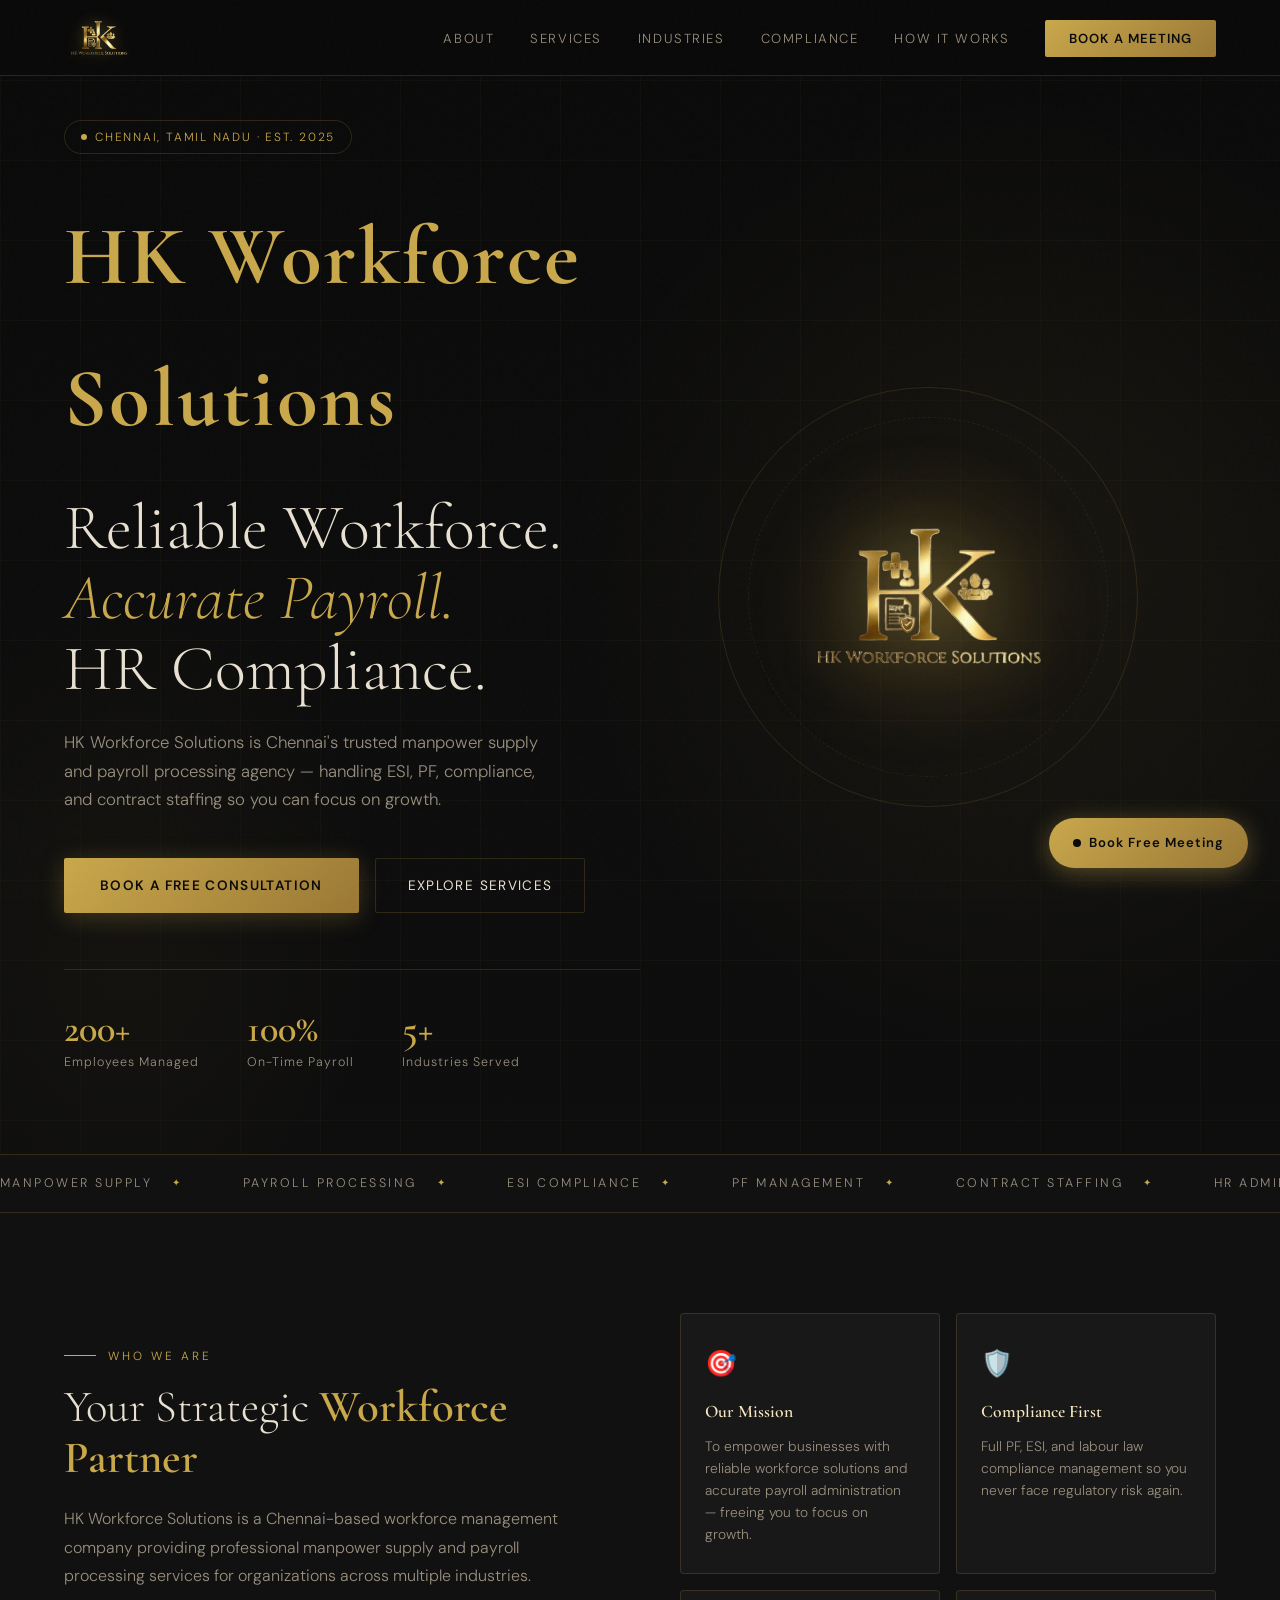
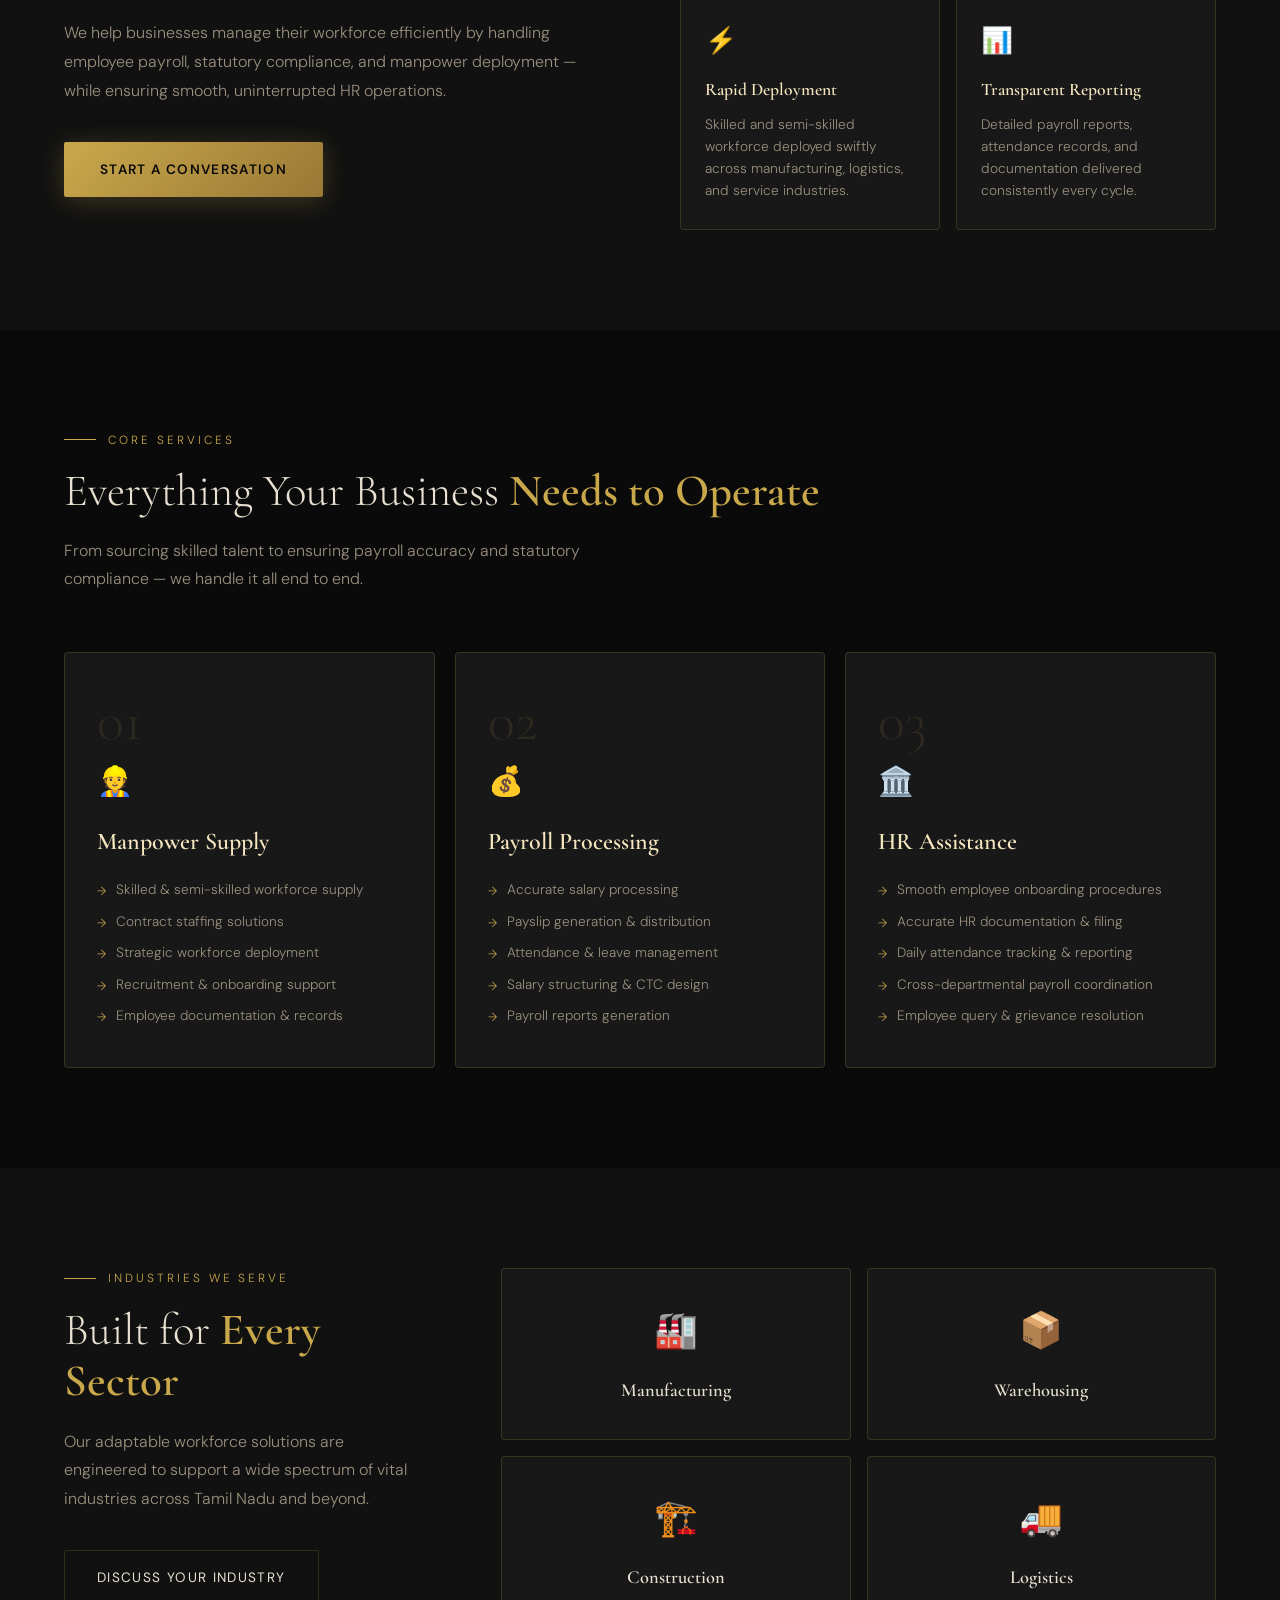
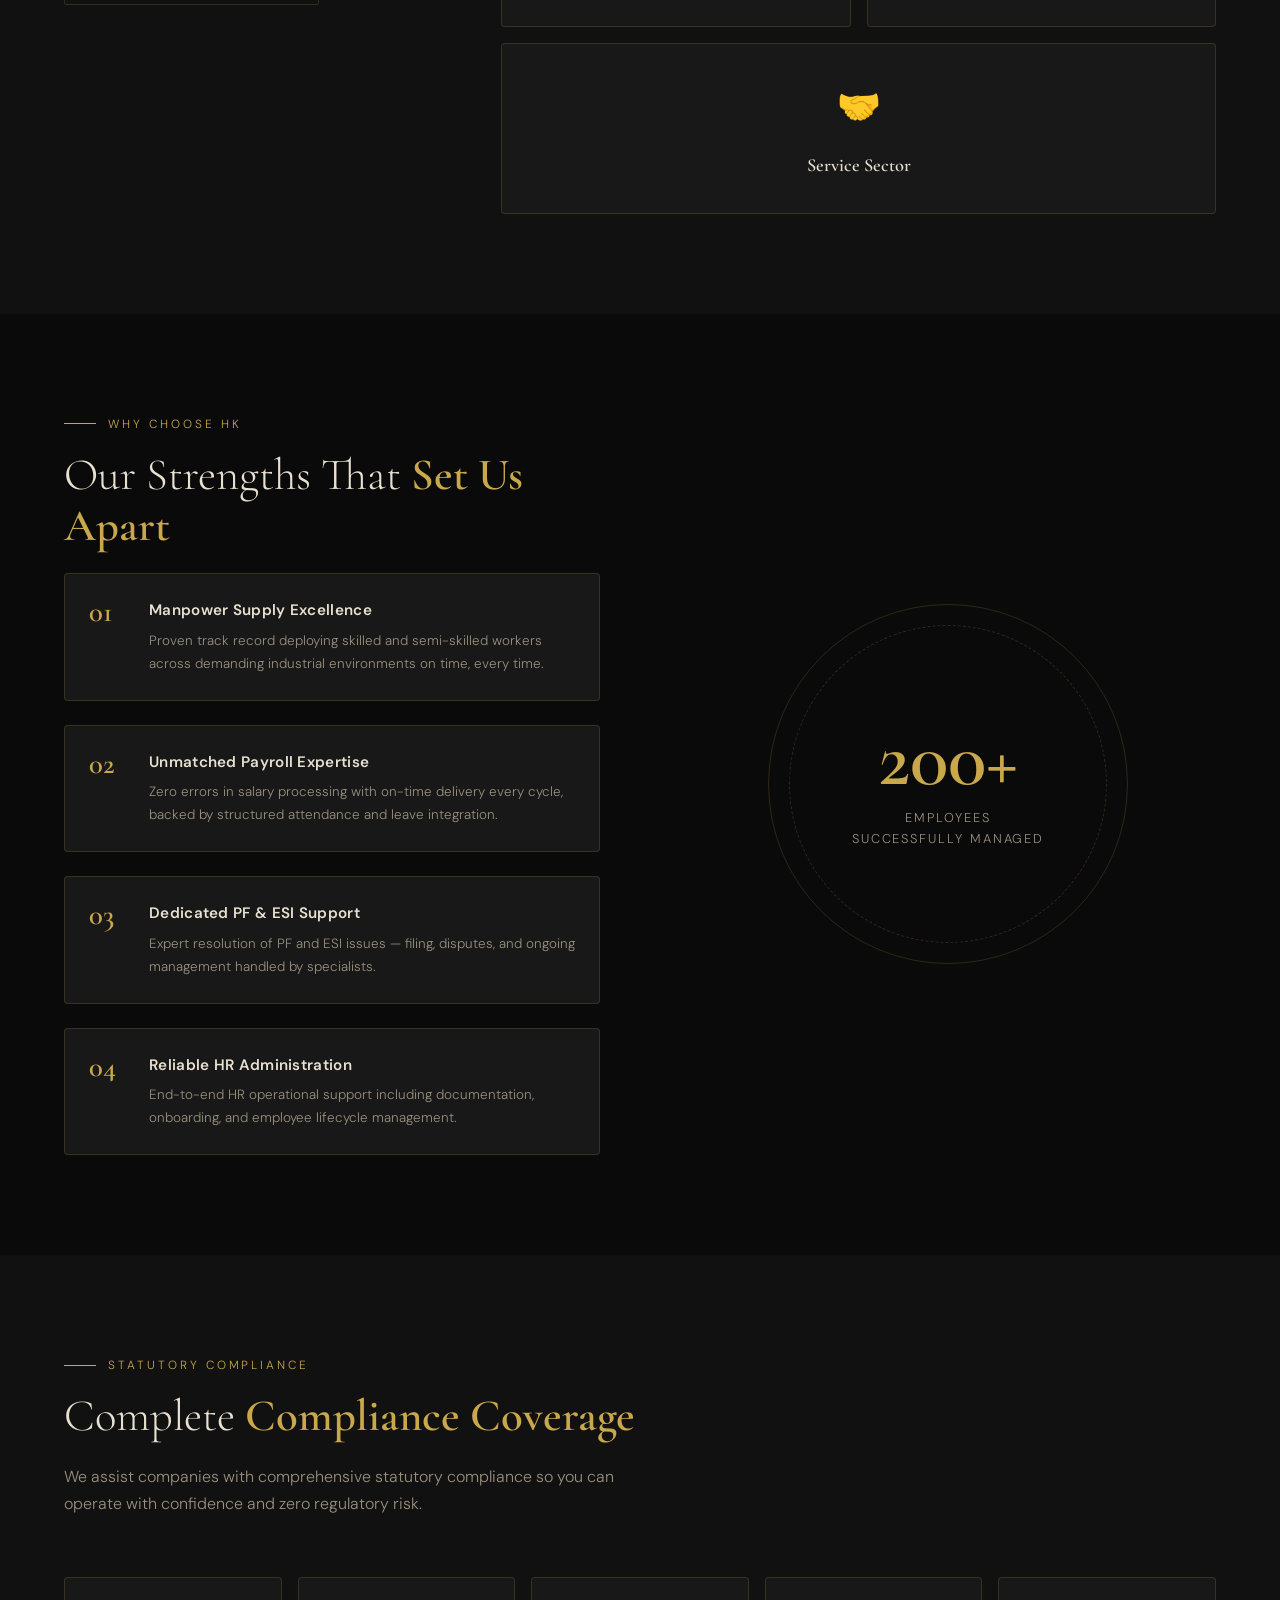
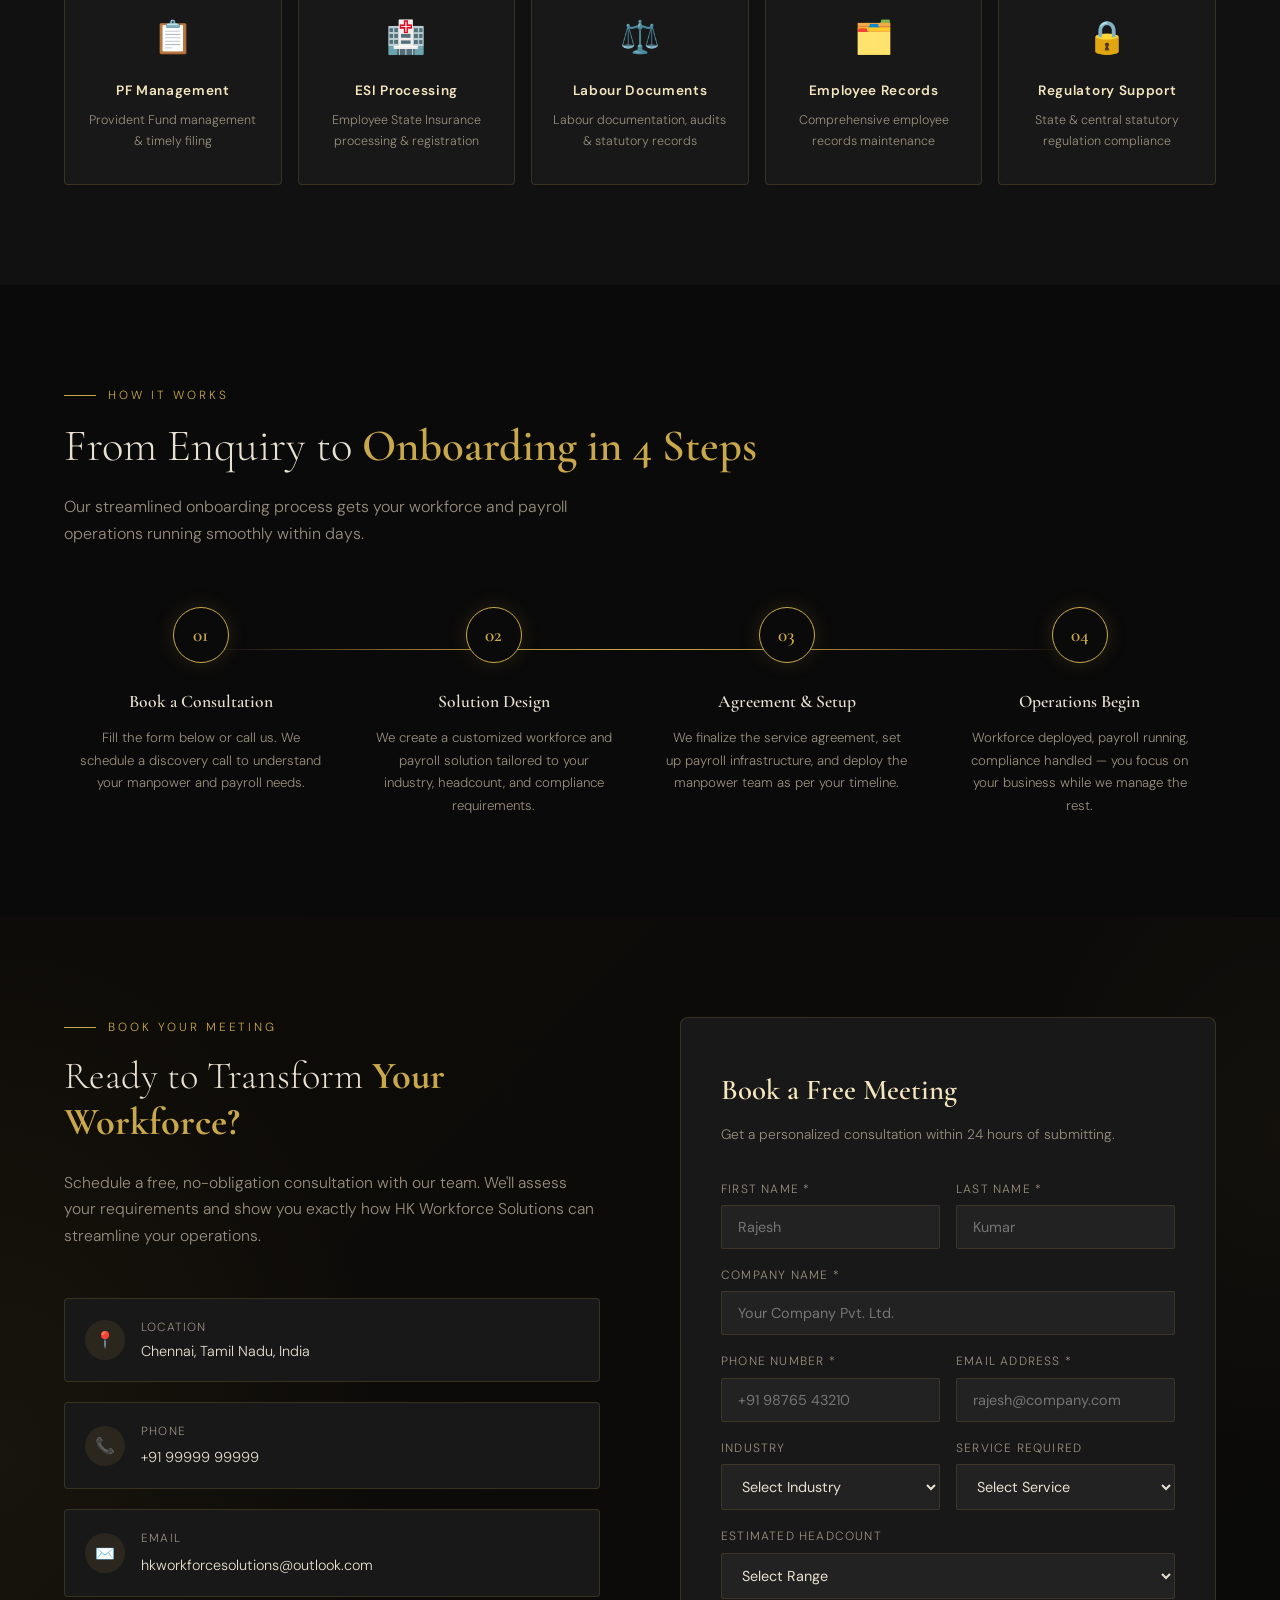
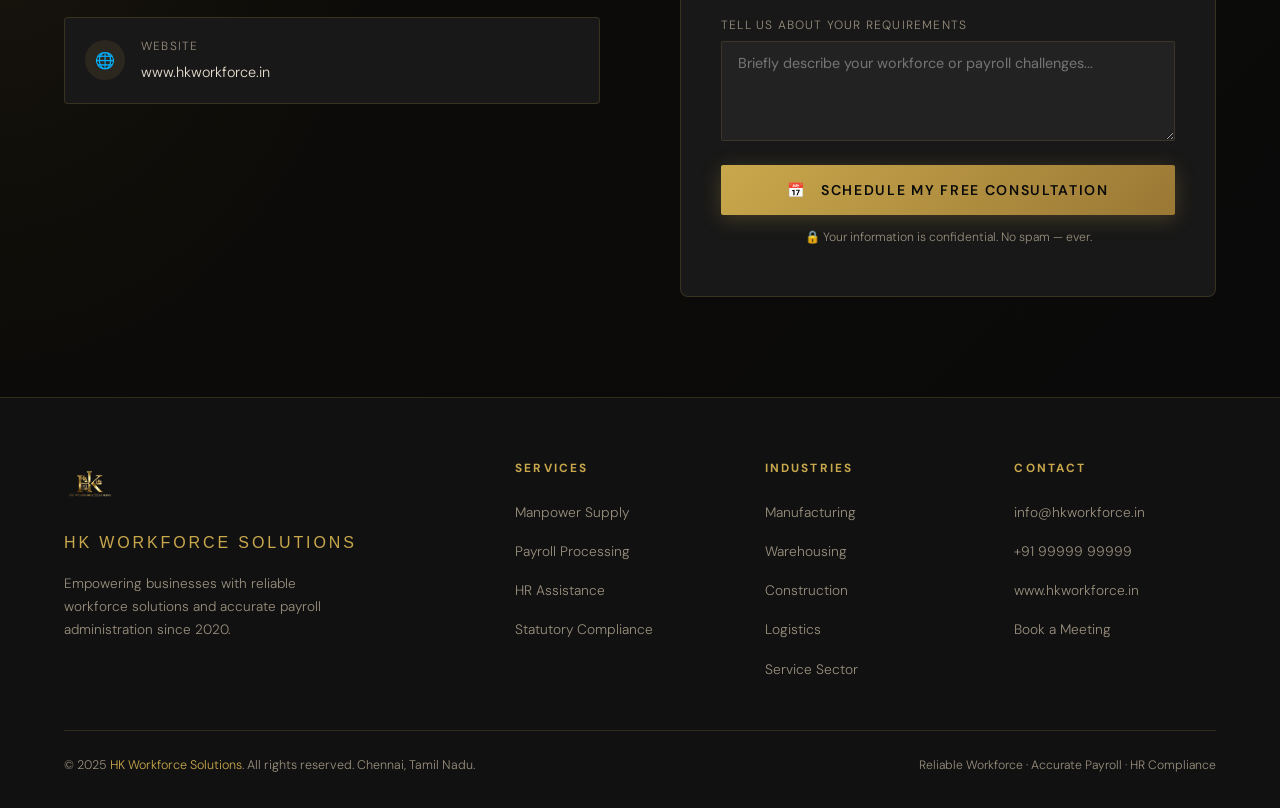
==== commit a57a1ebf: "feat: Add prominent company name below navbar" ====
--- a/index.html
+++ b/index.html
@@ -207,6 +207,19 @@
       display: block;
     }
 
+    .hero-company-name {
+      font-family: 'Cormorant Garamond', serif;
+      font-size: clamp(3.8rem, 5.2rem, 5.4rem);
+      font-weight: 600;
+      letter-spacing: 0.03em;
+      margin-bottom: 24px;
+      animation: fadeUp 1s 0.2s ease both;
+      color: var(--gold);
+      font-weight: bold;
+
+
+    }
+
     .hero-subtitle {
       color: var(--text-muted);
       font-size: 1.05rem;
@@ -1243,6 +1256,13 @@
         font-size: clamp(2.4rem, 8vw, 3rem);
       }
 
+      .hero-company-name {
+        font-size: clamp(2.8rem, 10vw, 5rem);
+        margin-bottom: 2px;
+        letter-spacing: normal;
+
+      }
+
       .hero-subtitle {
         font-size: 0.95rem;
         margin-left: auto;
@@ -1364,6 +1384,7 @@
     <div class="hero-grid-lines"></div>
     <div class="hero-content">
       <div class="hero-badge"><span></span> Chennai, Tamil Nadu · Est. 2025</div>
+      <h2 class="hero-company-name">HK Workforce Solutions</h2>
       <h1 class="hero-title">Reliable Workforce.<br><em>Accurate Payroll.</em>HR Compliance.</h1>
       <p class="hero-subtitle">HK Workforce Solutions is Chennai's trusted manpower supply and payroll processing agency
         — handling ESI, PF, compliance, and contract staffing so you can focus on growth.</p>
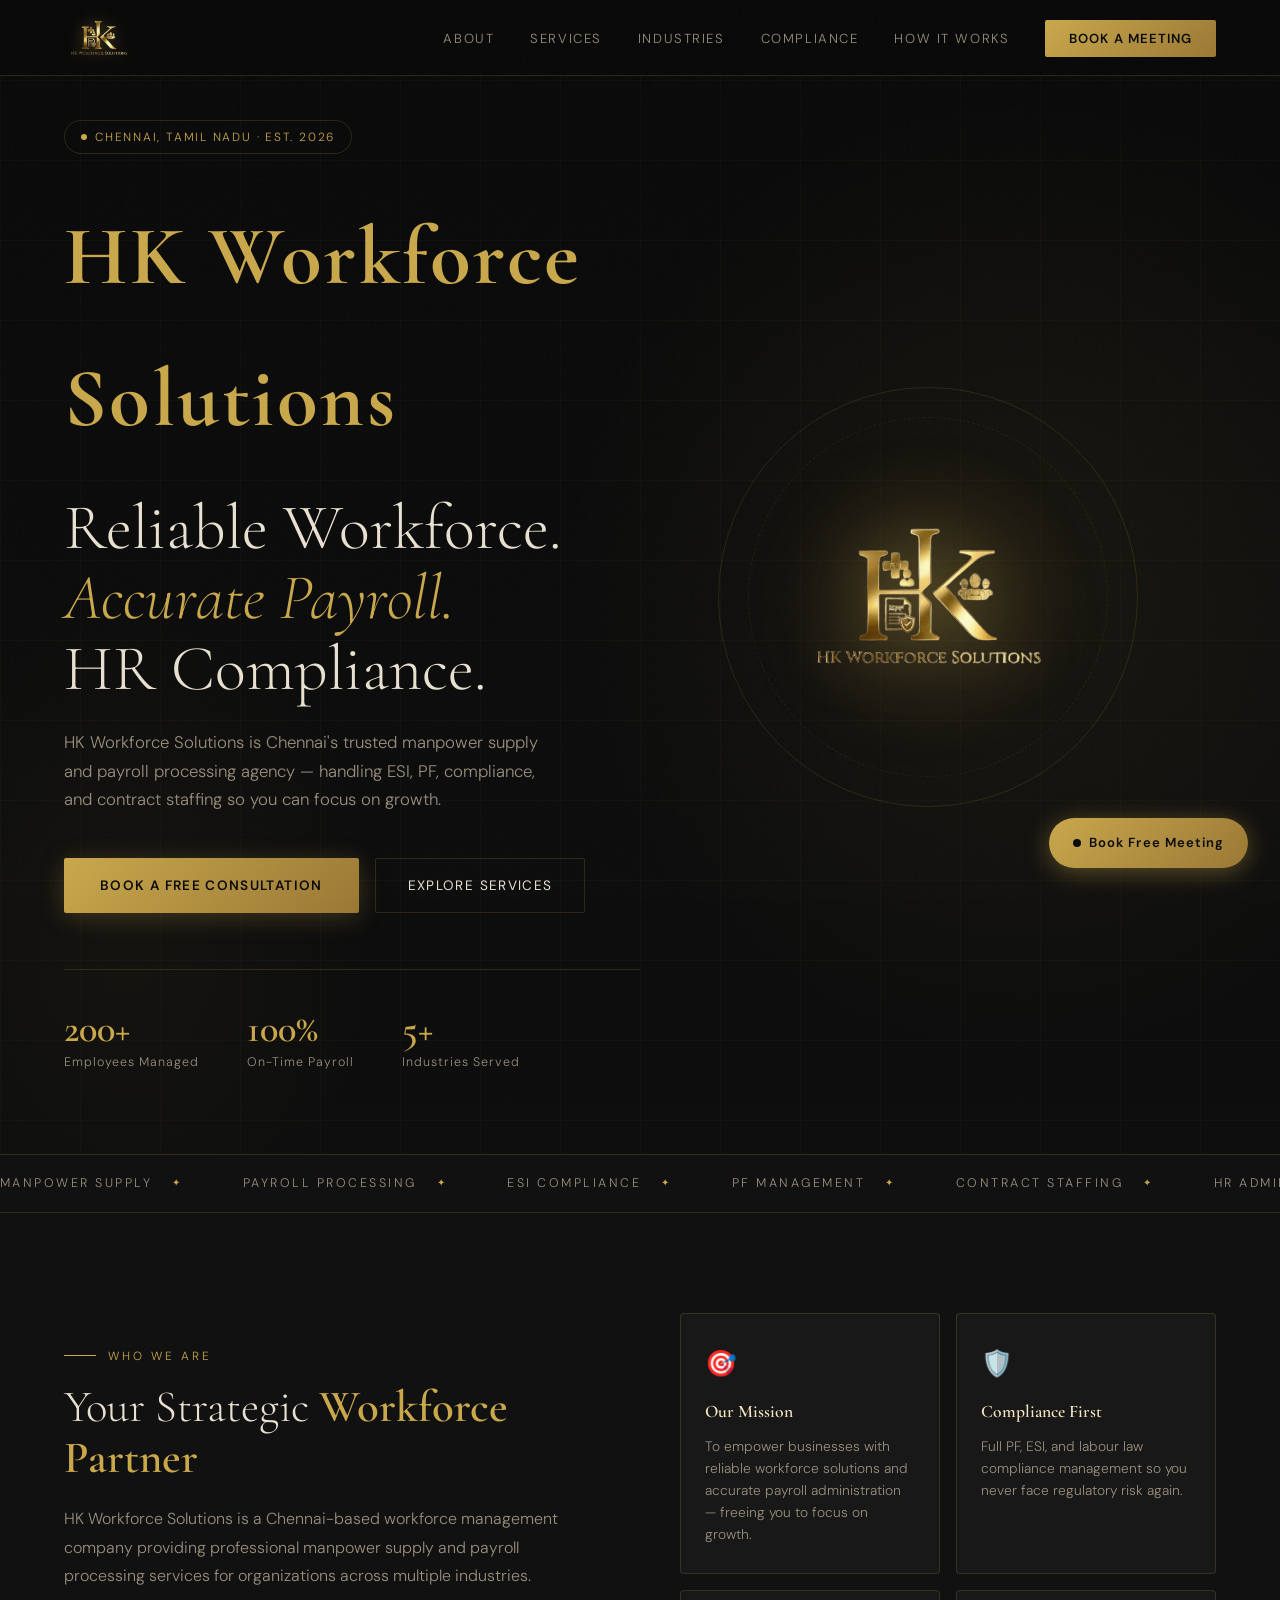
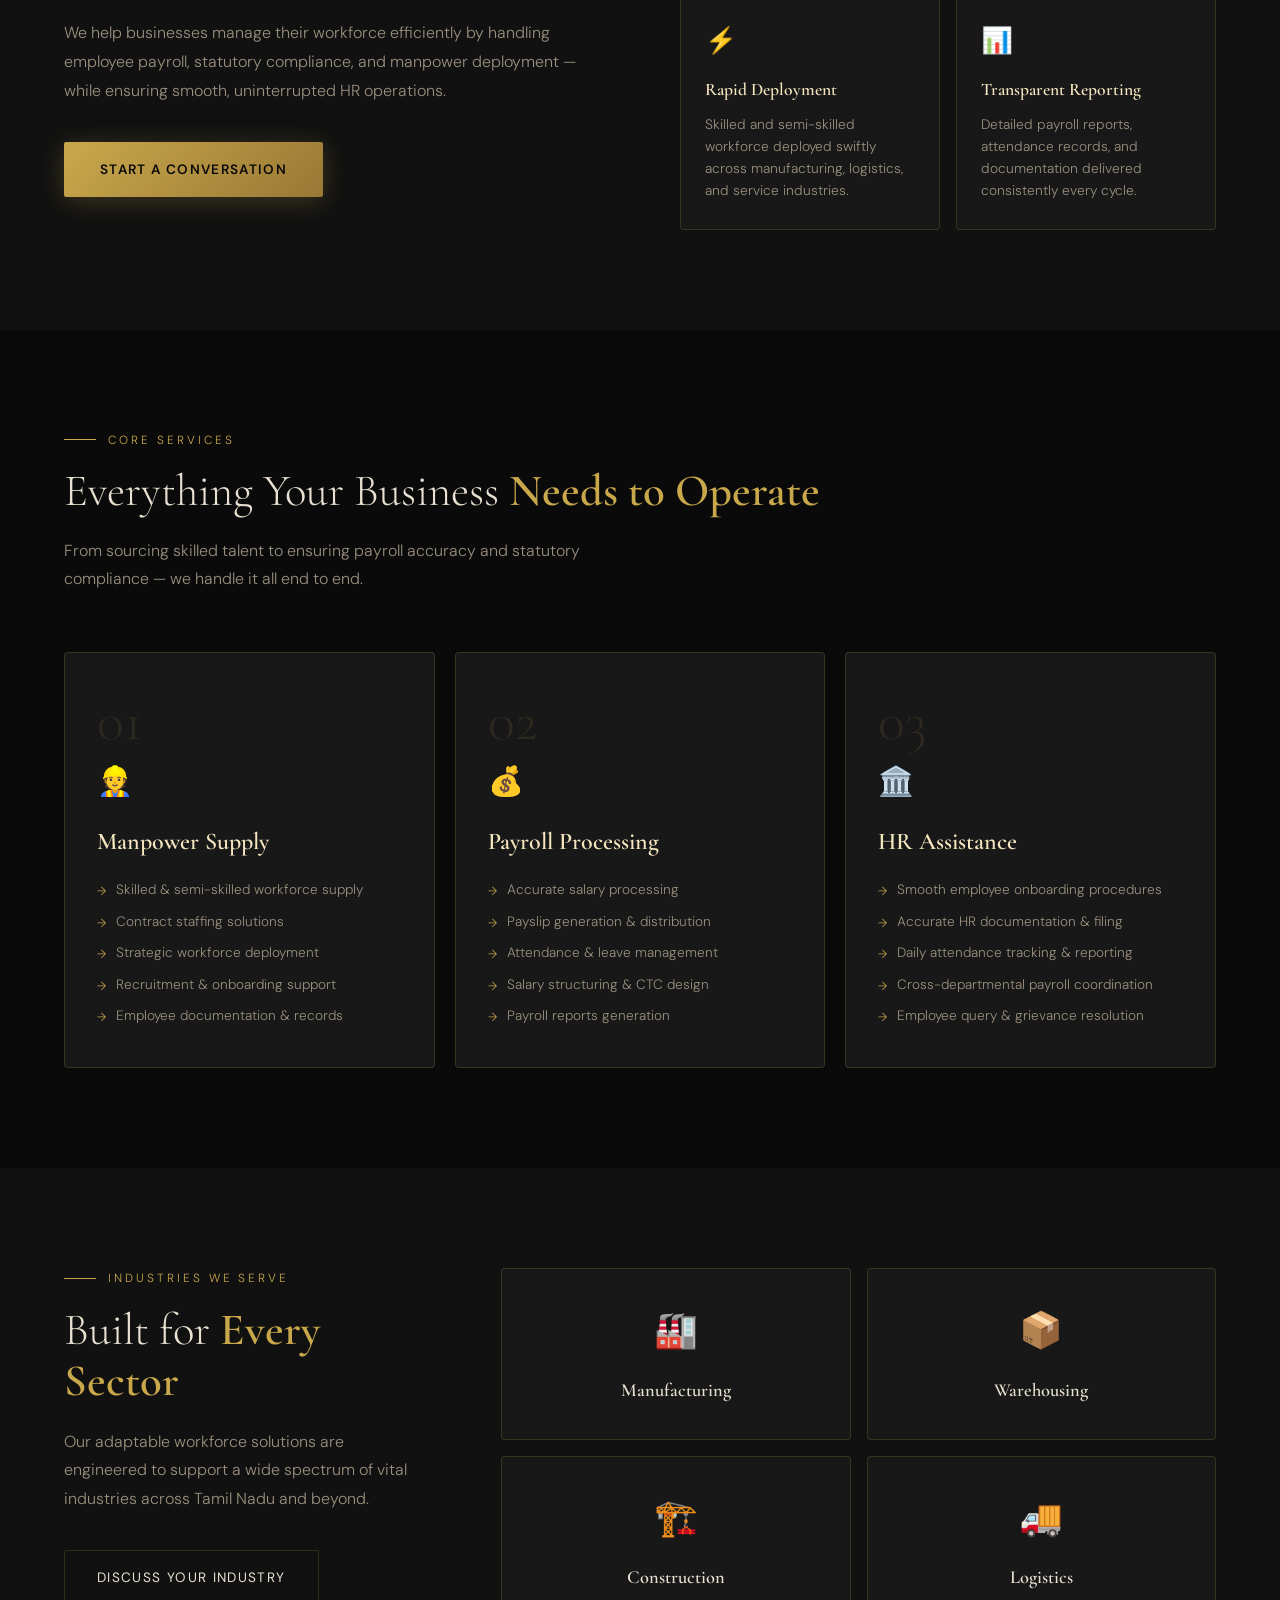
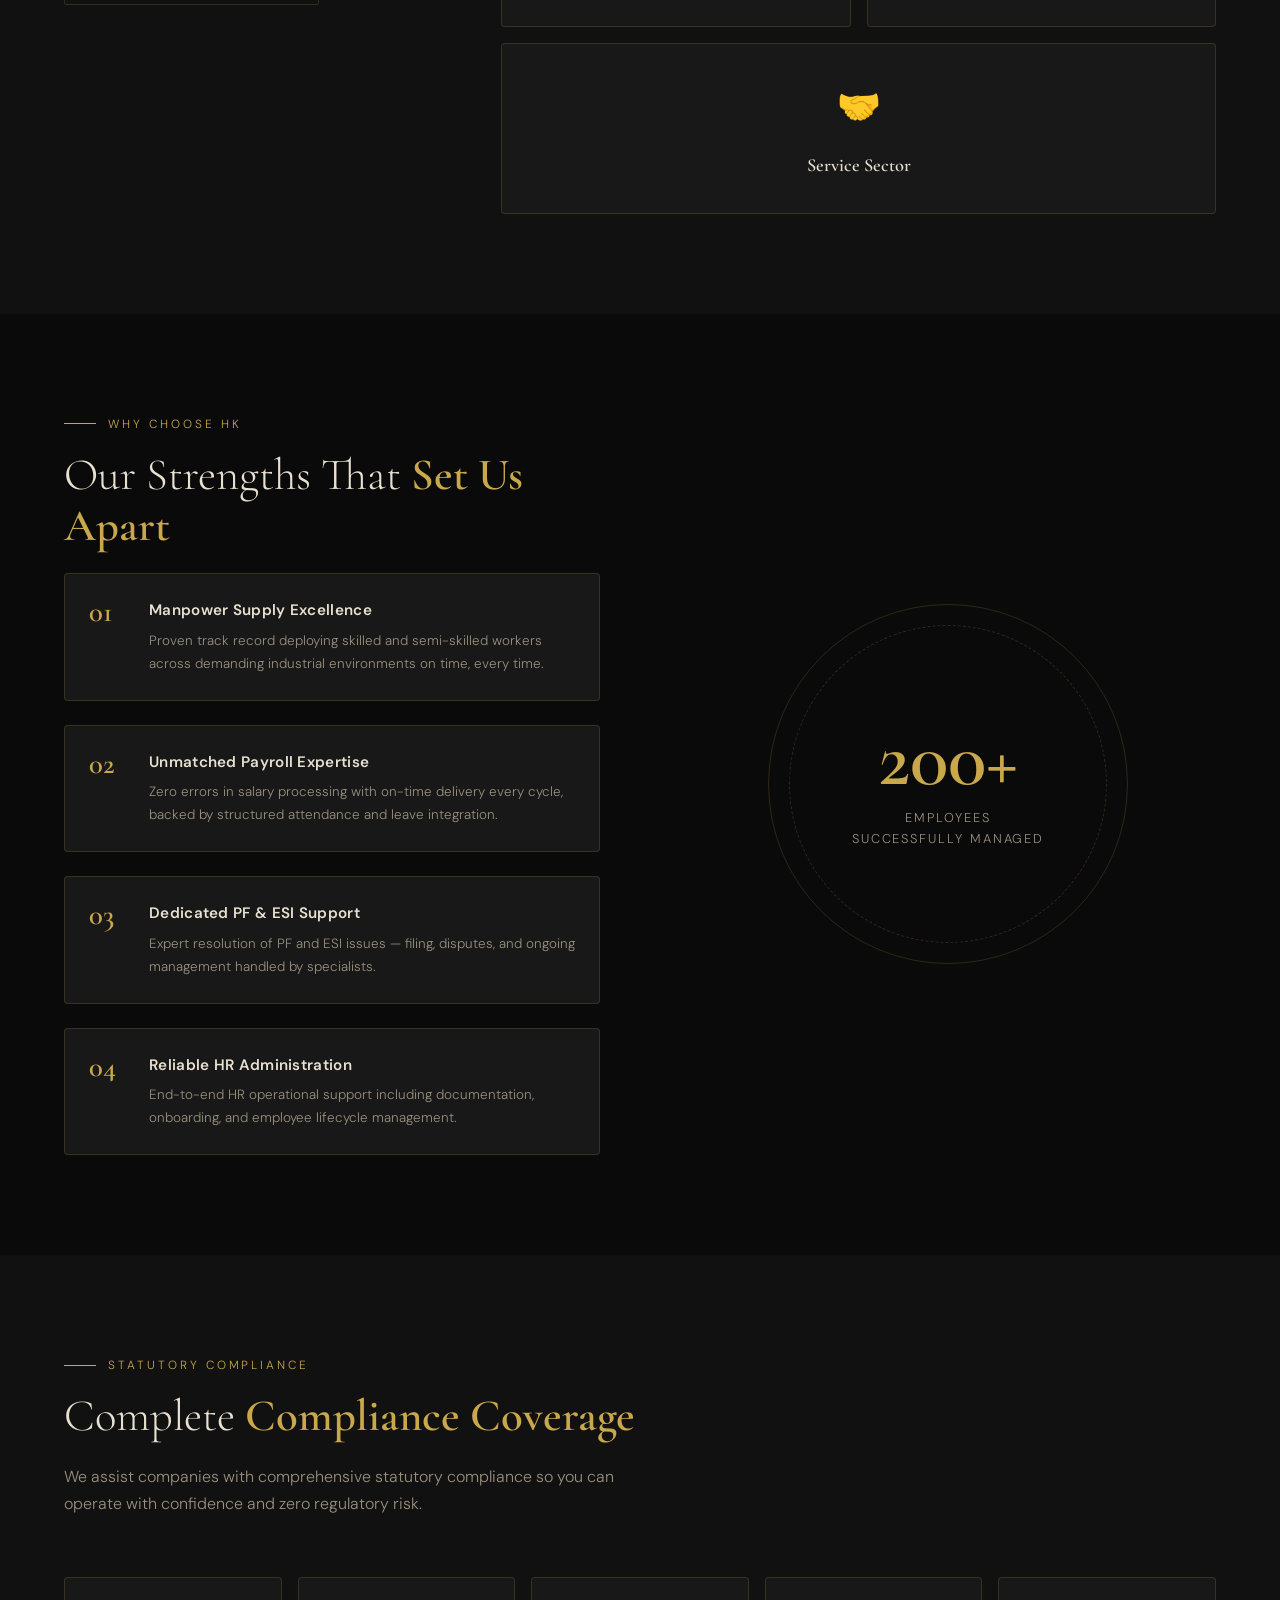
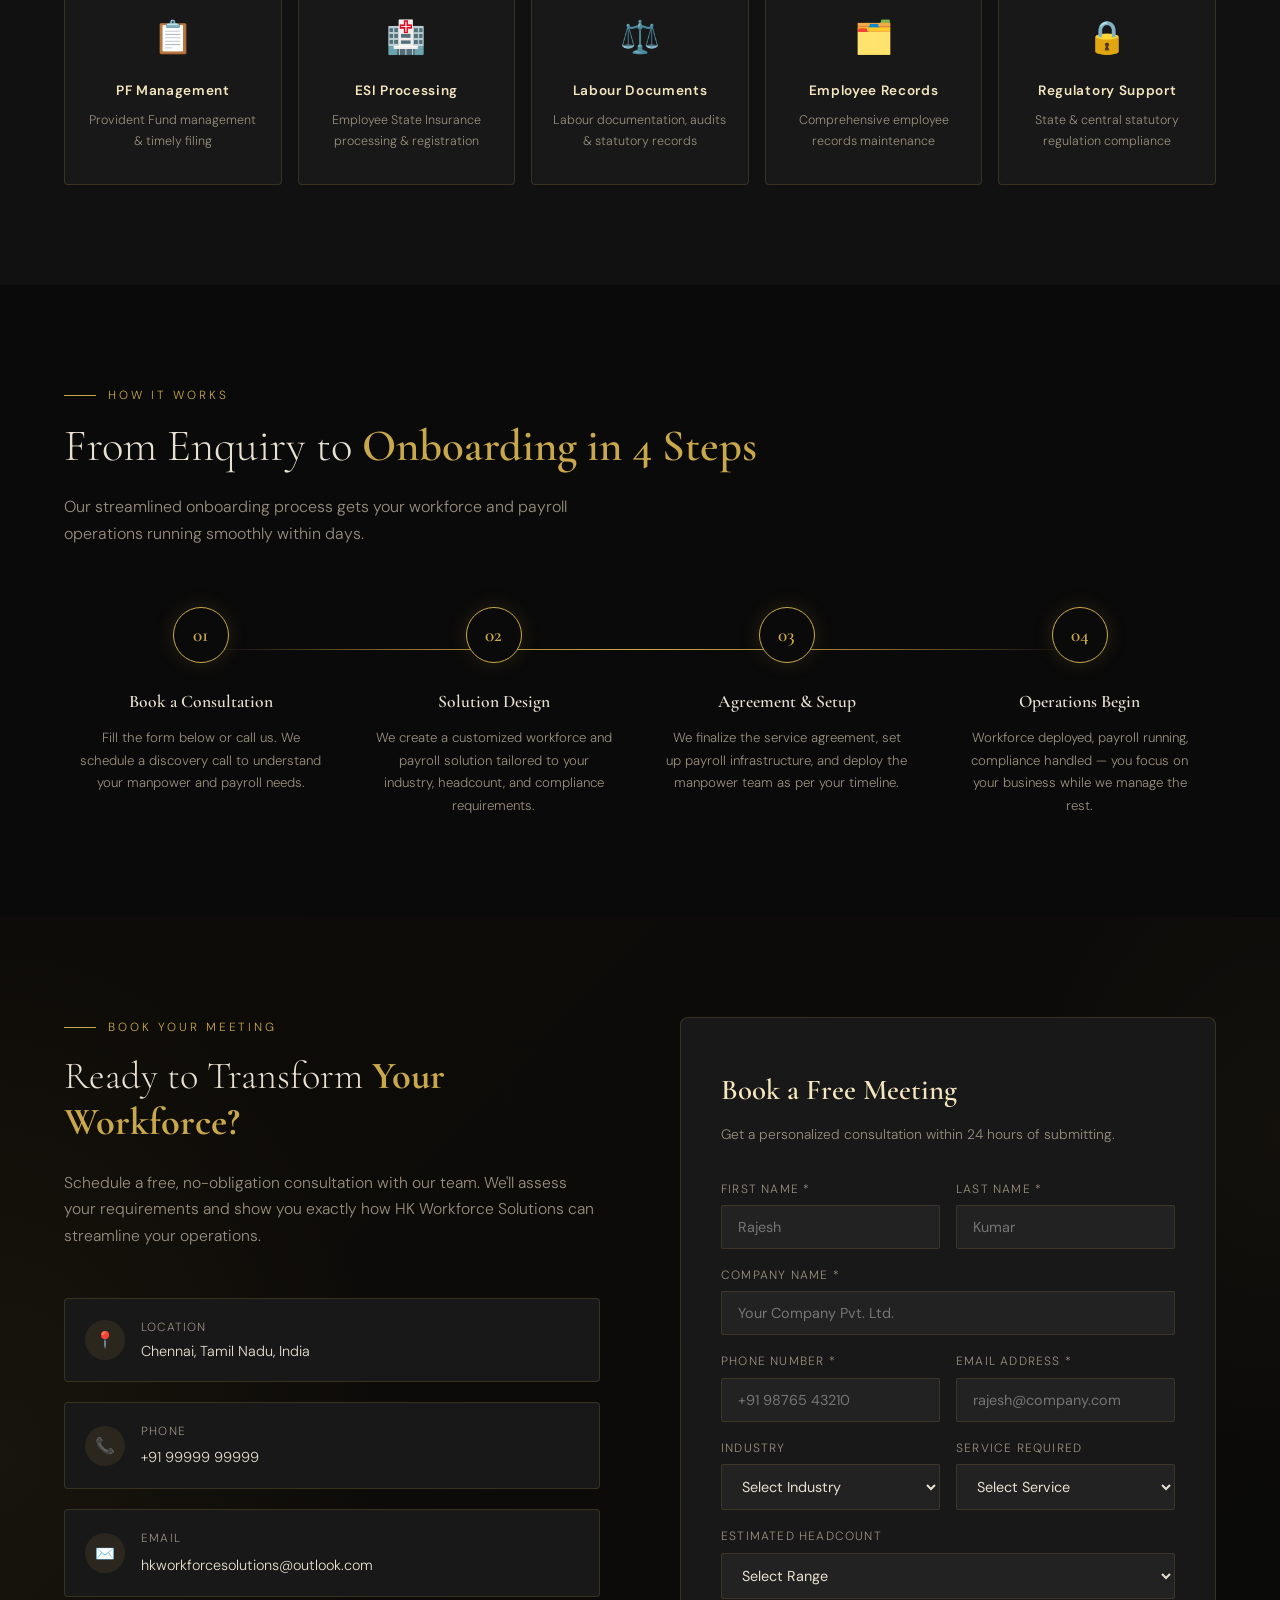
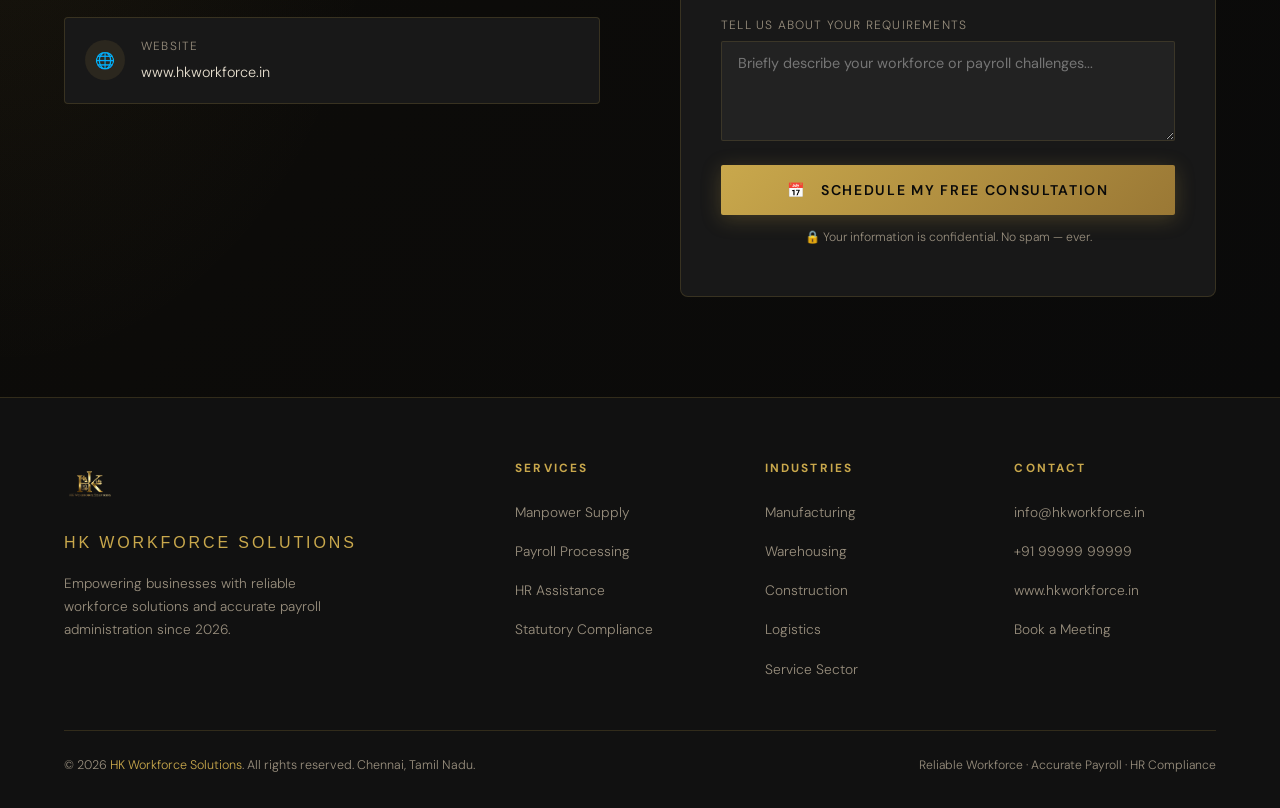
==== commit d6003e07: "index.html" ====
--- a/index.html
+++ b/index.html
@@ -1258,7 +1258,6 @@
 
       .hero-company-name {
         font-size: clamp(2.8rem, 10vw, 5rem);
-        margin-bottom: 2px;
         letter-spacing: normal;
 
       }
@@ -1383,7 +1382,7 @@
     <div class="hero-bg"></div>
     <div class="hero-grid-lines"></div>
     <div class="hero-content">
-      <div class="hero-badge"><span></span> Chennai, Tamil Nadu · Est. 2025</div>
+      <div class="hero-badge"><span></span> Chennai, Tamil Nadu · Est. 2026</div>
       <h2 class="hero-company-name">HK Workforce Solutions</h2>
       <h1 class="hero-title">Reliable Workforce.<br><em>Accurate Payroll.</em>HR Compliance.</h1>
       <p class="hero-subtitle">HK Workforce Solutions is Chennai's trusted manpower supply and payroll processing agency
@@ -1761,7 +1760,7 @@
       <div class="footer-brand">
         <img src="glogo.png" alt="HK Workforce Solutions" sizes="1x1">
         <h5 style="font: 1em sans-serif;">HK Workforce Solutions</h5>
-        <p>Empowering businesses with reliable workforce solutions and accurate payroll administration since 2020.</p>
+        <p>Empowering businesses with reliable workforce solutions and accurate payroll administration since 2026.</p>
       </div>
       <div class="footer-col">
         <h5>Services</h5>
@@ -1793,7 +1792,7 @@
       </div>
     </div>
     <div class="footer-bottom">
-      <p>© 2025 <span class="footer-gold">HK Workforce Solutions</span>. All rights reserved. Chennai, Tamil Nadu.</p>
+      <p>© 2026 <span class="footer-gold">HK Workforce Solutions</span>. All rights reserved. Chennai, Tamil Nadu.</p>
       <p style="font-size: 0.76rem; color: var(--text-muted);">Reliable Workforce · Accurate Payroll · HR Compliance</p>
     </div>
   </footer>
@@ -1873,4 +1872,4 @@
   </script>
 </body>
 
-</html>+</html>
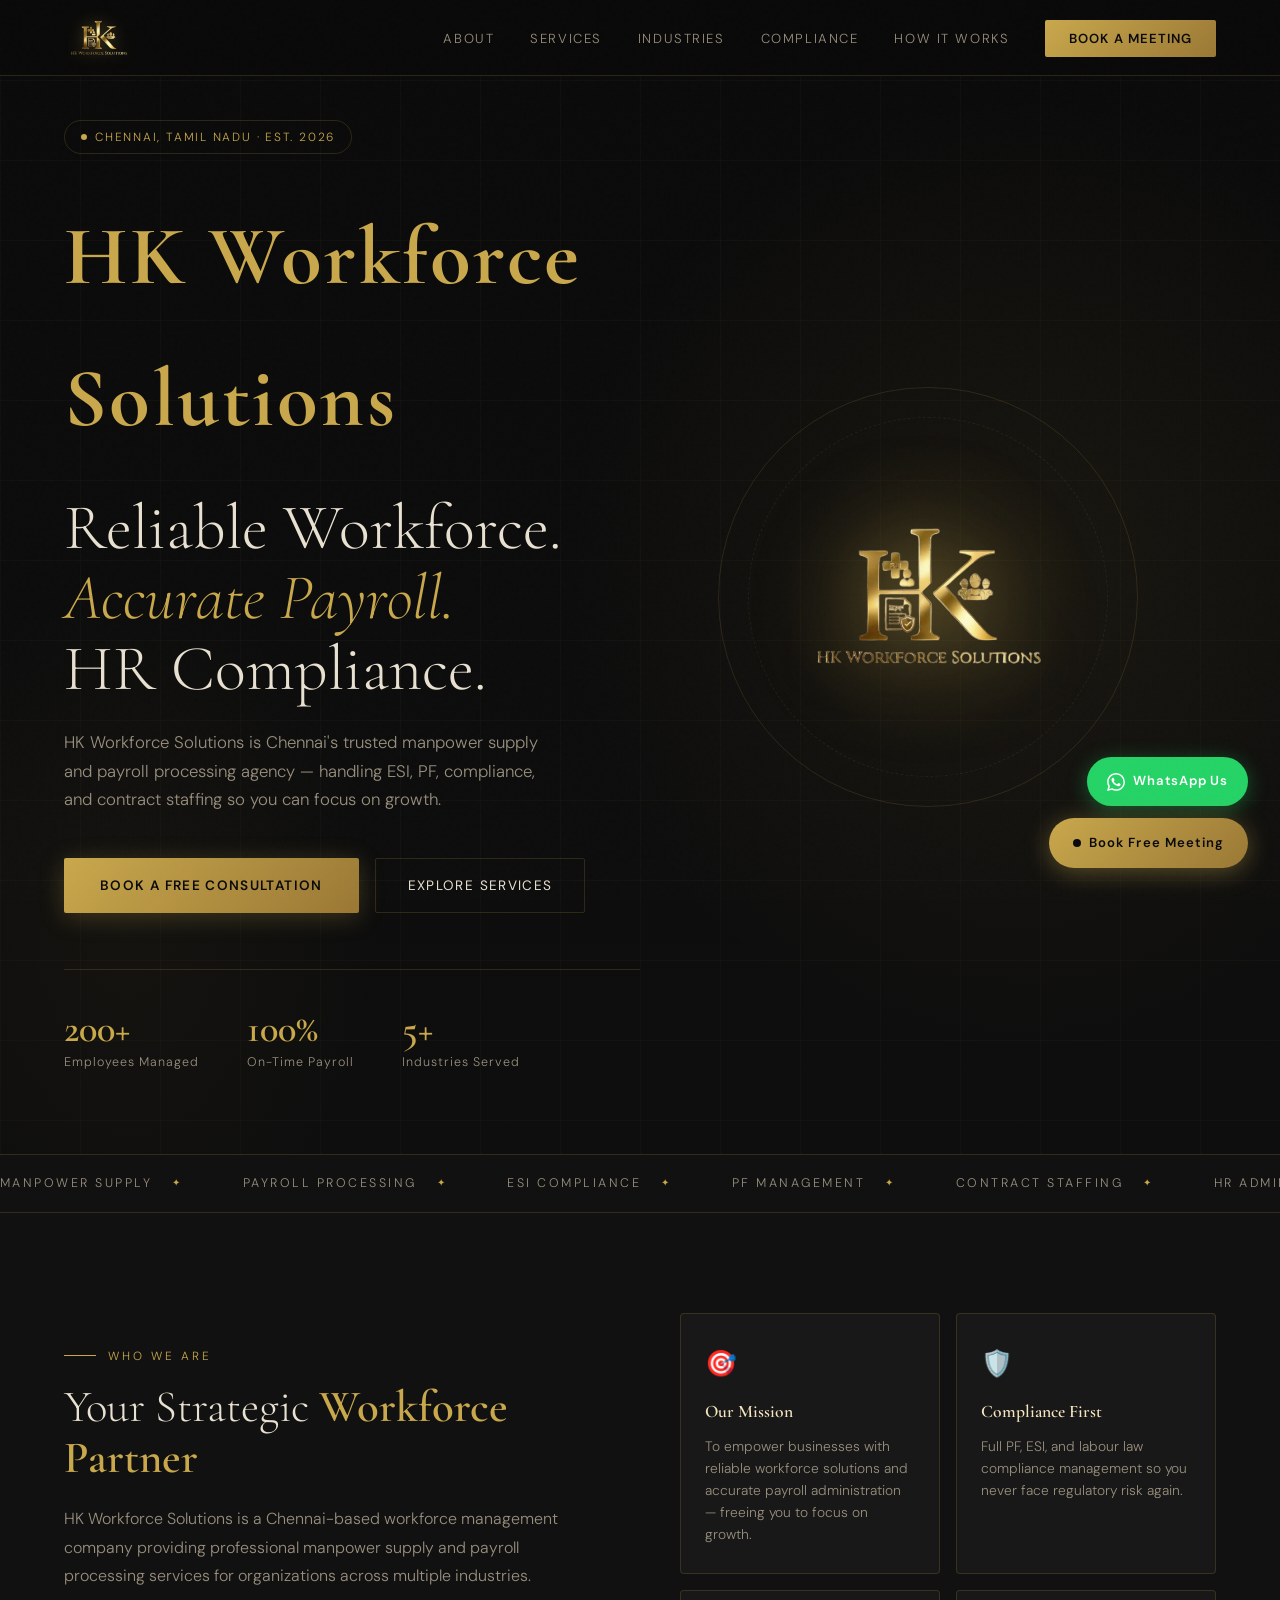
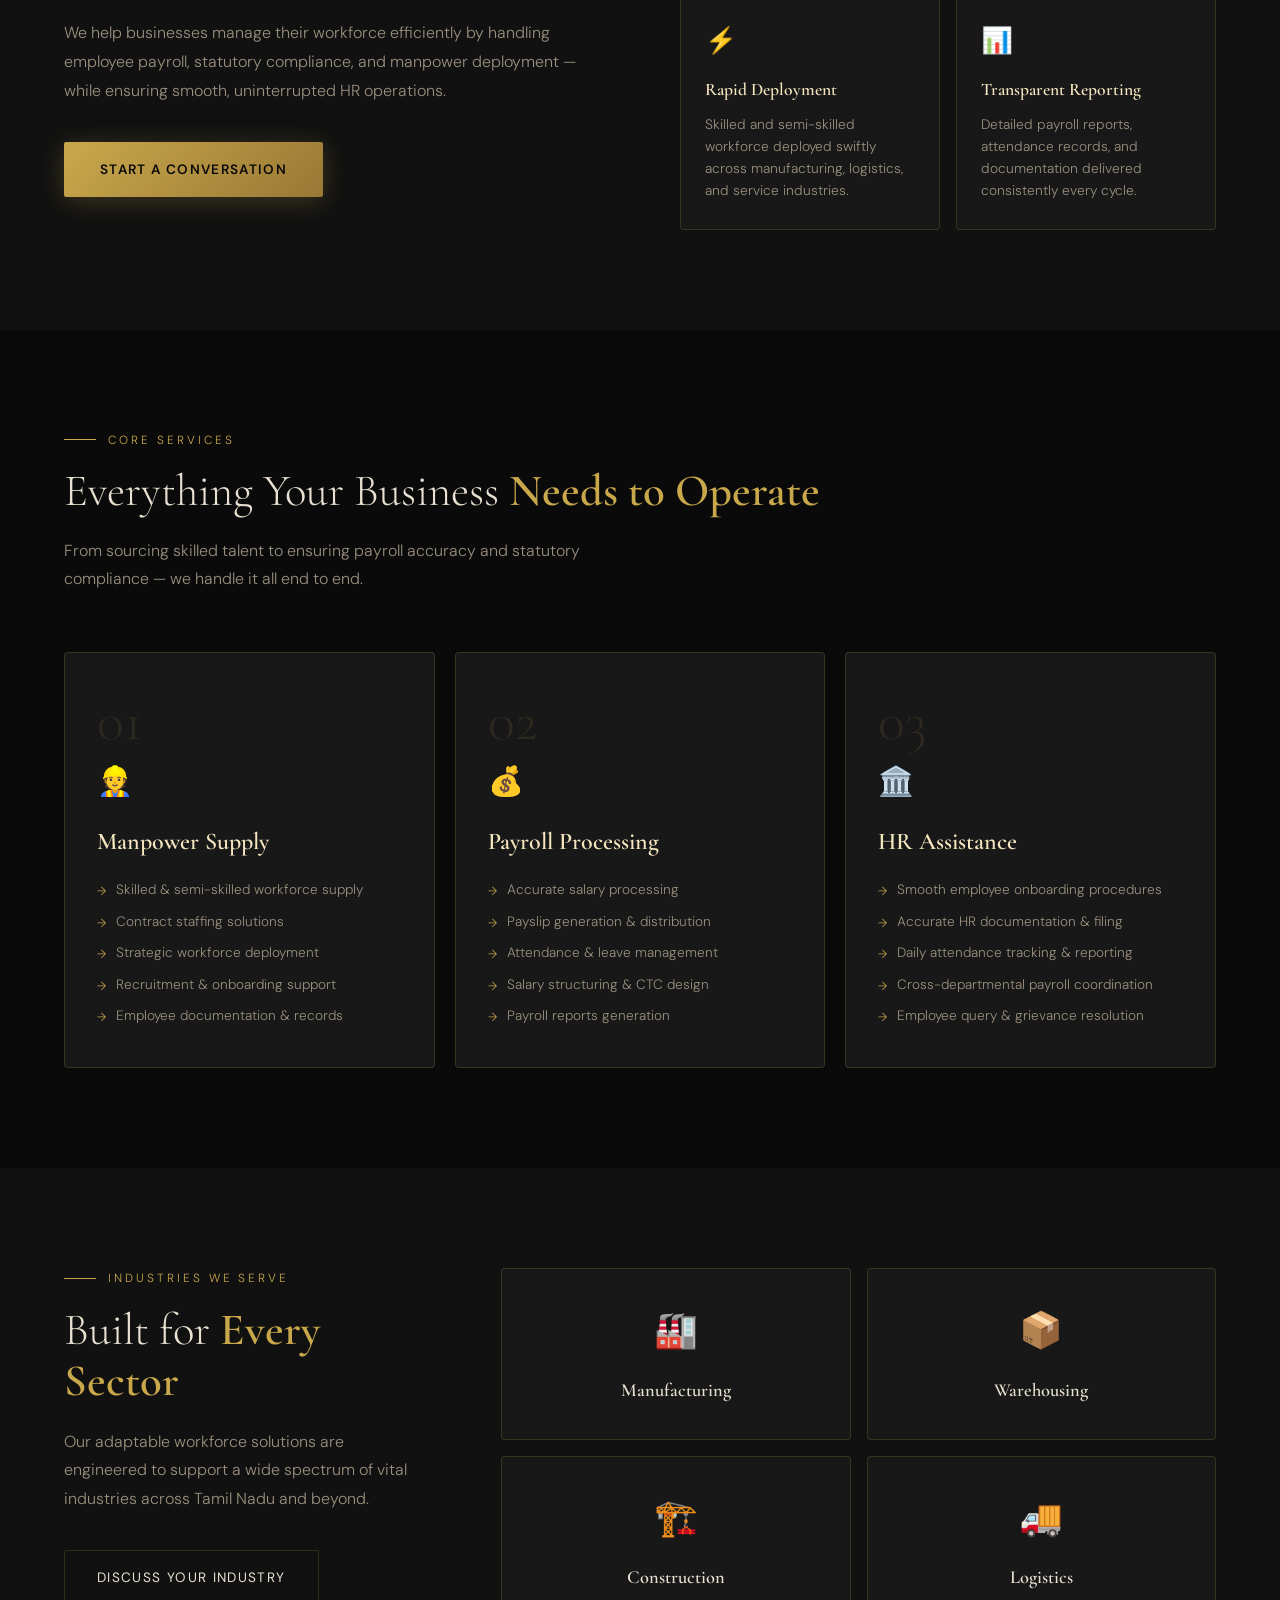
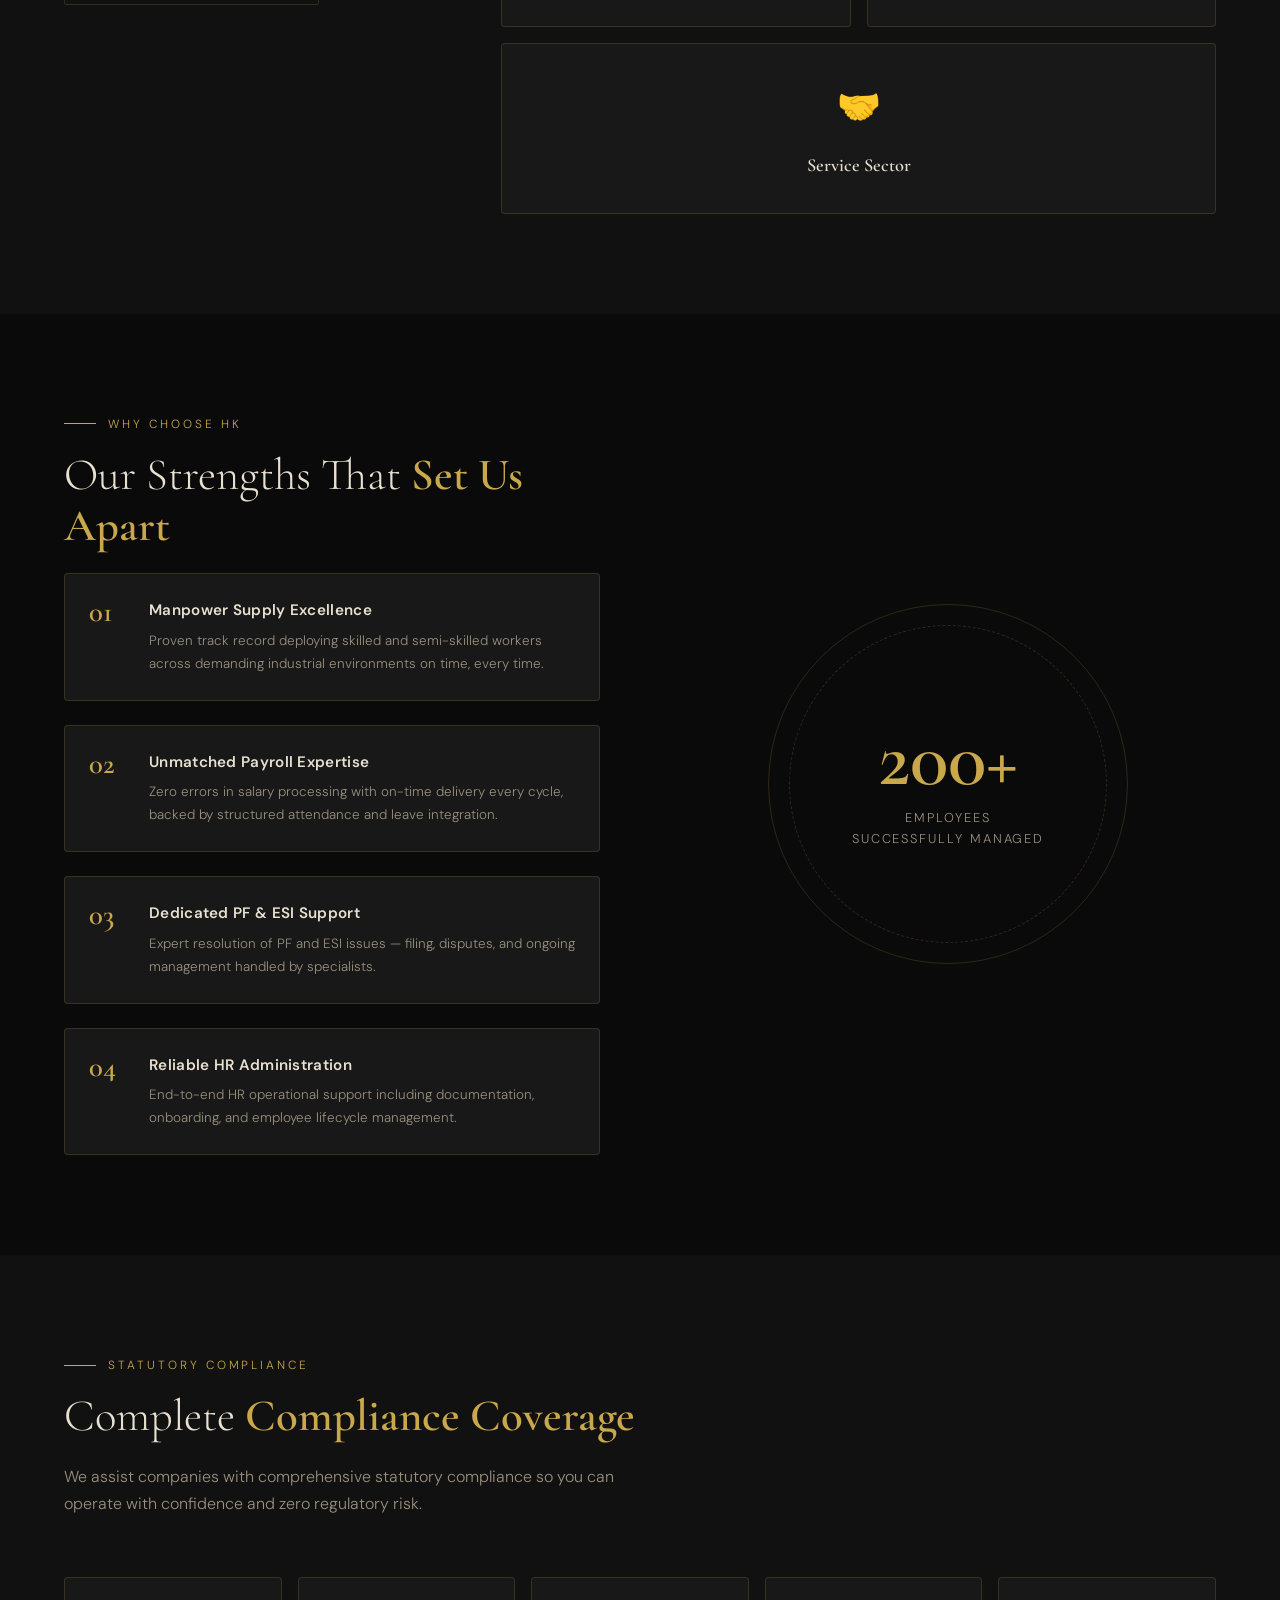
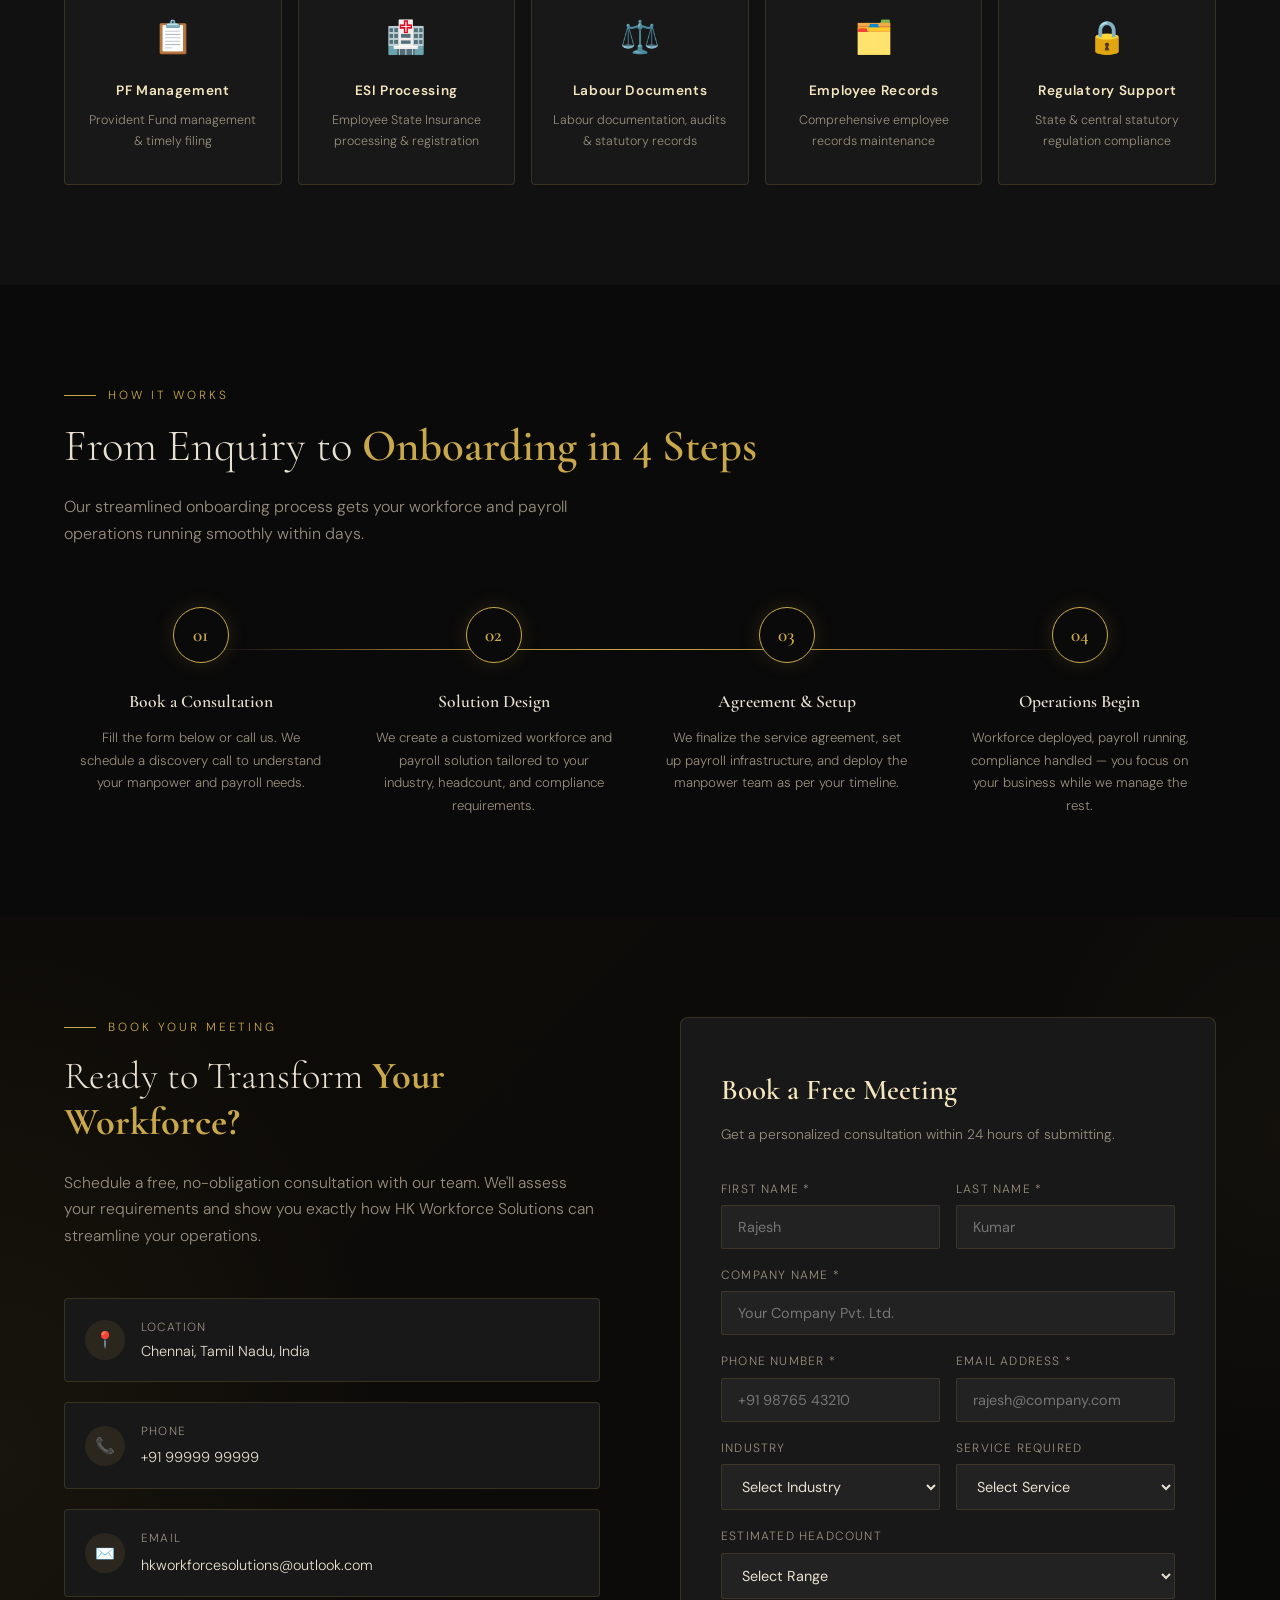
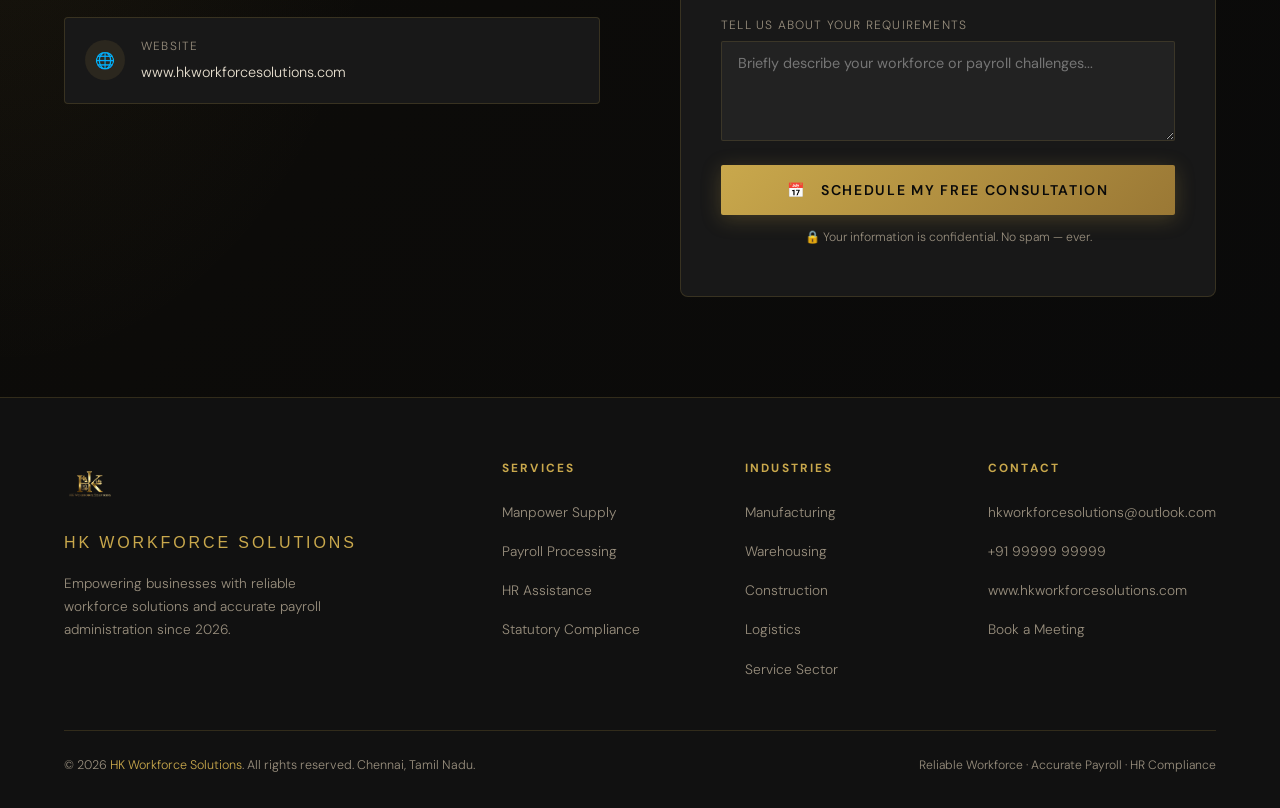
==== commit f99f3098: "SEO optimisation, cleanup & fixes: OG banner, 404 page, schema, form validation, WhatsApp CTA, testi" ====
--- a/index.html
+++ b/index.html
@@ -4,1368 +4,115 @@
 <head>
   <meta charset="UTF-8">
   <meta name="viewport" content="width=device-width, initial-scale=1.0">
-  <title>HK Workforce Solutions</title>
+
+  <title>HK Workforce Solutions | Manpower Supply &amp; Payroll Processing Agency in Chennai</title>
   <meta name="description"
-    content="HK Workforce Solutions – Professional Manpower Supply and Payroll Processing Agency in Chennai. ESI, PF compliance, HR administration & contract staffing.">
+    content="HK Workforce Solutions is Chennai's trusted manpower supply and payroll processing agency. We handle ESI, PF compliance, HR administration, and contract staffing so your business can focus on growth.">
+  <meta name="keywords"
+    content="manpower supply Chennai, payroll processing Chennai, ESI PF compliance, contract staffing Tamil Nadu, HR administration, workforce solutions Chennai, labour compliance, employee outsourcing">
+  <meta name="author" content="HK Workforce Solutions">
+  <meta name="robots" content="index, follow">
+  <link rel="canonical" href="https://www.hkworkforcesolutions.com/">
+
+  <meta name="geo.region" content="IN-TN">
+  <meta name="geo.placename" content="Chennai, Tamil Nadu, India">
+  <meta name="geo.position" content="13.0827;80.2707">
+  <meta name="ICBM" content="13.0827, 80.2707">
+
+  <meta property="og:type" content="website">
+  <meta property="og:site_name" content="HK Workforce Solutions">
+  <meta property="og:title" content="HK Workforce Solutions | Manpower Supply &amp; Payroll Processing Chennai">
+  <meta property="og:description"
+    content="Chennai's trusted manpower supply and payroll processing agency. ESI, PF compliance, contract staffing &amp; HR administration handled end-to-end.">
+  <meta property="og:url" content="https://www.hkworkforcesolutions.com/">
+  <meta property="og:image" content="https://www.hkworkforcesolutions.com/og-banner.png">
+  <meta property="og:image:width" content="1200">
+  <meta property="og:image:height" content="630">
+  <meta property="og:image:alt" content="HK Workforce Solutions – Manpower Supply &amp; Payroll Processing Chennai">
+  <meta property="og:locale" content="en_IN">
+
+  <meta name="twitter:card" content="summary_large_image">
+  <meta name="twitter:title" content="HK Workforce Solutions | Manpower Supply &amp; Payroll Processing Chennai">
+  <meta name="twitter:description"
+    content="Chennai's trusted manpower supply and payroll processing agency. ESI, PF, compliance &amp; contract staffing handled end-to-end.">
+  <meta name="twitter:image" content="https://www.hkworkforcesolutions.com/og-banner.png">
+
   <link rel="icon" type="image/png" href="glogo.png" sizes="48x48">
+  <meta name="theme-color" content="#C9A84C">
+
+  <script async src="https://www.googletagmanager.com/gtag/js?id=G-CWV1EQ03CN"></script>
+  <script>window.dataLayer = window.dataLayer || []; function gtag() { dataLayer.push(arguments); } gtag('js', new Date()); gtag('config', 'G-CWV1EQ03CN');</script>
+
   <link rel="preconnect" href="https://fonts.googleapis.com">
+  <link rel="dns-prefetch" href="https://fonts.gstatic.com">
   <link
-    href="https://fonts.googleapis.com/css2?family=Cormorant+Garamond:ital,wght@0,300;0,400;0,600;0,700;1,300;1,400&family=DM+Sans:wght@300;400;500;600&display=swap"
+    href="https://fonts.googleapis.com/css2?family=Cormorant+Garamond:ital,wght@0,300;0,400;0,600;0,700;1,300;1,400&amp;family=DM+Sans:wght@300;400;500;600&display=swap"
     rel="stylesheet">
-  <style>
-    :root {
-      --gold: #C9A84C;
-      --gold-light: #E8C97A;
-      --gold-dark: #9A7835;
-      --gold-pale: #F5E6C0;
-      --dark: #0A0A0A;
-      --dark-2: #111111;
-      --dark-3: #181818;
-      --dark-4: #222222;
-      --dark-5: #2A2A2A;
-      --text: #E8E0D0;
-      --text-muted: #998F7E;
-      --white: #FFFFFF;
-      --border: rgba(201, 168, 76, 0.18);
-    }
-
-    *,
-    *::before,
-    *::after {
-      box-sizing: border-box;
-      margin: 0;
-      padding: 0;
-    }
-
-    html {
-      scroll-behavior: smooth;
-    }
-
-
-
-    body {
-      background: var(--dark);
-      color: var(--text);
-      font-family: 'DM Sans', sans-serif;
-      font-weight: 300;
-      line-height: 1.7;
-      overflow-x: hidden;
-    }
-
-    body::before {
-      content: '';
-      position: fixed;
-      inset: 0;
-      background-image: url("data:image/svg+xml,%3Csvg viewBox='0 0 256 256' xmlns='http://www.w3.org/2000/svg'%3E%3Cfilter id='noise'%3E%3CfeTurbulence type='fractalNoise' baseFrequency='0.9' numOctaves='4' stitchTiles='stitch'/%3E%3C/filter%3E%3Crect width='100%25' height='100%25' filter='url(%23noise)' opacity='0.04'/%3E%3C/svg%3E");
-      pointer-events: none;
-      z-index: 9999;
-      opacity: 0.4;
-    }
-
-    nav {
-      position: fixed;
-      top: 0;
-      left: 0;
-      right: 0;
-      z-index: 100;
-      display: flex;
-      align-items: center;
-      justify-content: space-between;
-      padding: 0 5%;
-      height: 76px;
-      background: rgba(10, 10, 10, 0.92);
-      backdrop-filter: blur(20px);
-      border-bottom: 1px solid var(--border);
-      transition: all 0.3s;
-    }
-
-    .nav-logo {
-      display: flex;
-      align-items: center;
-      gap: 12px;
-    }
-
-    .nav-logo img {
-      height: 70px;
-      width: auto;
-      filter: drop-shadow(0 0 8px rgba(201, 168, 76, 0.4));
-    }
-
-    .nav-links {
-      display: flex;
-      align-items: center;
-      gap: 36px;
-      list-style: none;
-    }
-
-    .nav-links a {
-      text-decoration: none;
-      color: var(--text-muted);
-      font-size: 0.82rem;
-      letter-spacing: 0.12em;
-      text-transform: uppercase;
-      transition: color 0.2s;
-    }
-
-    .nav-links a:hover {
-      color: var(--gold);
-    }
-
-    .nav-cta {
-      background: linear-gradient(135deg, var(--gold), var(--gold-dark));
-      color: var(--dark) !important;
-      font-weight: 600 !important;
-      padding: 10px 24px !important;
-      border-radius: 2px;
-      letter-spacing: 0.08em !important;
-      transition: opacity 0.2s !important;
-    }
-
-    .nav-cta:hover {
-      opacity: 0.88;
-      color: var(--dark) !important;
-    }
-
-    .hamburger {
-      display: none;
-      flex-direction: column;
-      gap: 5px;
-      cursor: pointer;
-    }
-
-    .hamburger span {
-      width: 24px;
-      height: 1.5px;
-      background: var(--gold);
-      display: block;
-    }
-
-    #hero {
-      min-height: 100vh;
-      display: grid;
-      grid-template-columns: 1fr 1fr;
-      align-items: center;
-      padding: 120px 5% 80px;
-      position: relative;
-      overflow: hidden;
-    }
-
-    .hero-bg {
-      position: absolute;
-      inset: 0;
-      background: radial-gradient(ellipse 60% 70% at 80% 50%, rgba(201, 168, 76, 0.07) 0%, transparent 60%),
-        radial-gradient(ellipse 40% 60% at 10% 80%, rgba(201, 168, 76, 0.04) 0%, transparent 50%),
-        linear-gradient(180deg, #0A0A0A 0%, #0E0E0E 100%);
-    }
-
-    .hero-grid-lines {
-      position: absolute;
-      inset: 0;
-      background-image: linear-gradient(rgba(201, 168, 76, 0.03) 1px, transparent 1px), linear-gradient(90deg, rgba(201, 168, 76, 0.03) 1px, transparent 1px);
-      background-size: 80px 80px;
-    }
-
-    .hero-content {
-      position: relative;
-      z-index: 1;
-    }
-
-    .hero-badge {
-      display: inline-flex;
-      align-items: center;
-      gap: 8px;
-      border: 1px solid var(--border);
-      padding: 6px 16px;
-      border-radius: 100px;
-      font-size: 0.74rem;
-      letter-spacing: 0.15em;
-      text-transform: uppercase;
-      color: var(--gold);
-      margin-bottom: 32px;
-      animation: fadeUp 0.8s ease both;
-    }
-
-    .hero-badge span {
-      width: 6px;
-      height: 6px;
-      background: var(--gold);
-      border-radius: 50%;
-    }
-
-    .hero-title {
-      font-family: 'Cormorant Garamond', serif;
-      font-size: clamp(3rem, 5vw, 5.2rem);
-      font-weight: 300;
-      line-height: 1.1;
-      margin-bottom: 24px;
-      animation: fadeUp 0.9s 0.1s ease both;
-    }
-
-    .hero-title em {
-      font-style: italic;
-      color: var(--gold);
-      display: block;
-    }
-
-    .hero-company-name {
-      font-family: 'Cormorant Garamond', serif;
-      font-size: clamp(3.8rem, 5.2rem, 5.4rem);
-      font-weight: 600;
-      letter-spacing: 0.03em;
-      margin-bottom: 24px;
-      animation: fadeUp 1s 0.2s ease both;
-      color: var(--gold);
-      font-weight: bold;
-
-
-    }
-
-    .hero-subtitle {
-      color: var(--text-muted);
-      font-size: 1.05rem;
-      max-width: 480px;
-      margin-bottom: 44px;
-      animation: fadeUp 1s 0.2s ease both;
-    }
-
-    .hero-actions {
-      display: flex;
-      gap: 16px;
-      flex-wrap: wrap;
-      animation: fadeUp 1.1s 0.3s ease both;
-    }
-
-    .btn-primary {
-      background: linear-gradient(135deg, var(--gold), var(--gold-dark));
-      color: var(--dark);
-      padding: 16px 36px;
-      font-family: 'DM Sans', sans-serif;
-      font-size: 0.85rem;
-      font-weight: 600;
-      letter-spacing: 0.1em;
-      text-transform: uppercase;
-      border: none;
-      border-radius: 2px;
-      cursor: pointer;
-      text-decoration: none;
-      display: inline-block;
-      transition: transform 0.2s, box-shadow 0.2s;
-      box-shadow: 0 4px 24px rgba(201, 168, 76, 0.25);
-    }
-
-    .btn-primary:hover {
-      transform: translateY(-2px);
-      box-shadow: 0 8px 32px rgba(201, 168, 76, 0.35);
-    }
-
-    .btn-outline {
-      background: transparent;
-      color: var(--text);
-      padding: 15px 32px;
-      font-family: 'DM Sans', sans-serif;
-      font-size: 0.85rem;
-      font-weight: 400;
-      letter-spacing: 0.1em;
-      text-transform: uppercase;
-      border: 1px solid var(--border);
-      border-radius: 2px;
-      cursor: pointer;
-      text-decoration: none;
-      display: inline-block;
-      transition: border-color 0.2s, color 0.2s;
-    }
-
-    .btn-outline:hover {
-      border-color: var(--gold);
-      color: var(--gold);
-    }
-
-    .hero-visual {
-      position: relative;
-      z-index: 1;
-      display: flex;
-      align-items: center;
-      justify-content: center;
-      animation: fadeUp 1s 0.2s ease both;
-    }
-
-    .hero-logo-frame {
-      width: 420px;
-      height: 420px;
-      position: relative;
-      display: flex;
-      align-items: center;
-      justify-content: center;
-    }
-
-    .hero-logo-frame::before {
-      content: '';
-      position: absolute;
-      inset: 0;
-      border-radius: 50%;
-      border: 1px solid rgba(201, 168, 76, 0.15);
-      animation: spin 20s linear infinite;
-    }
-
-    .hero-logo-frame::after {
-      content: '';
-      position: absolute;
-      inset: 30px;
-      border-radius: 50%;
-      border: 1px dashed rgba(201, 168, 76, 0.1);
-      animation: spin 15s linear infinite reverse;
-    }
-
-    .hero-logo-frame img {
-      width: 280px;
-      height: auto;
-      position: relative;
-      z-index: 1;
-      filter: drop-shadow(0 0 30px rgba(201, 168, 76, 0.35)) drop-shadow(0 0 60px rgba(201, 168, 76, 0.15));
-      animation: pulse 4s ease-in-out infinite;
-    }
-
-    .hero-glow {
-      position: absolute;
-      width: 320px;
-      height: 320px;
-      border-radius: 50%;
-      background: radial-gradient(circle, rgba(201, 168, 76, 0.12) 0%, transparent 70%);
-      pointer-events: none;
-    }
-
-    .hero-stats {
-      display: flex;
-      gap: 48px;
-      margin-top: 56px;
-      padding-top: 40px;
-      border-top: 1px solid var(--border);
-      animation: fadeUp 1.2s 0.4s ease both;
-    }
-
-    .hero-stat-num {
-      font-family: 'Cormorant Garamond', serif;
-      font-size: 2.4rem;
-      font-weight: 600;
-      color: var(--gold);
-      line-height: 1;
-    }
-
-    .hero-stat-label {
-      font-size: 0.78rem;
-      color: var(--text-muted);
-      letter-spacing: 0.08em;
-      margin-top: 4px;
-    }
-
-    .marquee-section {
-      border-top: 1px solid var(--border);
-      border-bottom: 1px solid var(--border);
-      padding: 18px 0;
-      background: var(--dark-2);
-      overflow: hidden;
-    }
-
-    .marquee-track {
-      display: flex;
-      gap: 60px;
-      animation: marquee 25s linear infinite;
-      white-space: nowrap;
-    }
-
-    .marquee-item {
-      font-size: 0.78rem;
-      letter-spacing: 0.2em;
-      text-transform: uppercase;
-      color: var(--text-muted);
-      flex-shrink: 0;
-      display: flex;
-      align-items: center;
-      gap: 20px;
-    }
-
-    .marquee-item::after {
-      content: '✦';
-      color: var(--gold);
-      font-size: 0.6rem;
-    }
-
-    section {
-      padding: 100px 5%;
-    }
-
-    .section-label {
-      font-size: 0.74rem;
-      letter-spacing: 0.25em;
-      text-transform: uppercase;
-      color: var(--gold);
-      margin-bottom: 16px;
-      display: flex;
-      align-items: center;
-      gap: 12px;
-    }
-
-    .section-label::before {
-      content: '';
-      width: 32px;
-      height: 1px;
-      background: var(--gold);
-      display: block;
-    }
-
-    .section-title {
-      font-family: 'Cormorant Garamond', serif;
-      font-size: clamp(2.2rem, 3.5vw, 3.6rem);
-      font-weight: 300;
-      line-height: 1.15;
-      margin-bottom: 20px;
-    }
-
-    .section-title strong {
-      font-weight: 600;
-      color: var(--gold);
-    }
-
-    .section-desc {
-      color: var(--text-muted);
-      font-size: 1rem;
-      max-width: 560px;
-      margin-bottom: 60px;
-    }
-
-    #about {
-      background: var(--dark-2);
-    }
-
-    .about-grid {
-      display: grid;
-      grid-template-columns: 1fr 1fr;
-      gap: 80px;
-      align-items: center;
-    }
-
-    .about-cards {
-      display: grid;
-      grid-template-columns: 1fr 1fr;
-      gap: 16px;
-    }
-
-    .about-card {
-      background: var(--dark-3);
-      border: 1px solid var(--border);
-      border-radius: 4px;
-      padding: 28px 24px;
-      transition: border-color 0.3s, transform 0.3s;
-    }
-
-    .about-card:hover {
-      border-color: var(--gold);
-      transform: translateY(-4px);
-    }
-
-    .about-card-icon {
-      font-size: 1.6rem;
-      margin-bottom: 12px;
-    }
-
-    .about-card h4 {
-      font-family: 'Cormorant Garamond', serif;
-      font-size: 1.1rem;
-      font-weight: 600;
-      color: var(--gold-pale);
-      margin-bottom: 8px;
-    }
-
-    .about-card p {
-      font-size: 0.86rem;
-      color: var(--text-muted);
-      line-height: 1.6;
-    }
-
-    #services {
-      background: var(--dark);
-    }
-
-    .services-grid {
-      display: grid;
-      grid-template-columns: repeat(3, 1fr);
-      gap: 20px;
-    }
-
-    .service-card {
-      background: var(--dark-3);
-      border: 1px solid var(--border);
-      border-radius: 4px;
-      padding: 40px 32px;
-      position: relative;
-      overflow: hidden;
-      transition: border-color 0.3s, transform 0.3s;
-      cursor: default;
-    }
-
-    .service-card::before {
-      content: '';
-      position: absolute;
-      top: 0;
-      left: 0;
-      width: 100%;
-      height: 2px;
-      background: linear-gradient(90deg, transparent, var(--gold), transparent);
-      transform: scaleX(0);
-      transition: transform 0.4s;
-    }
-
-    .service-card:hover::before {
-      transform: scaleX(1);
-    }
-
-    .service-card:hover {
-      border-color: rgba(201, 168, 76, 0.35);
-      transform: translateY(-6px);
-    }
-
-    .service-num {
-      font-family: 'Cormorant Garamond', serif;
-      font-size: 3.5rem;
-      font-weight: 300;
-      color: rgba(201, 168, 76, 0.12);
-      line-height: 1;
-      margin-bottom: 8px;
-    }
-
-    .service-icon {
-      font-size: 1.8rem;
-      margin-bottom: 16px;
-    }
-
-    .service-card h3 {
-      font-family: 'Cormorant Garamond', serif;
-      font-size: 1.5rem;
-      font-weight: 600;
-      color: var(--gold-pale);
-      margin-bottom: 16px;
-    }
-
-    .service-list {
-      list-style: none;
-      display: flex;
-      flex-direction: column;
-      gap: 8px;
-    }
-
-    .service-list li {
-      font-size: 0.85rem;
-      color: var(--text-muted);
-      display: flex;
-      align-items: flex-start;
-      gap: 10px;
-    }
-
-    .service-list li::before {
-      content: '→';
-      color: var(--gold);
-      font-size: 0.75rem;
-      margin-top: 3px;
-      flex-shrink: 0;
-    }
-
-    #industries {
-      background: var(--dark-2);
-    }
-
-    .industries-layout {
-      display: grid;
-      grid-template-columns: 1fr 2fr;
-      gap: 80px;
-      align-items: start;
-    }
-
-    .industries-grid {
-      display: grid;
-      grid-template-columns: 1fr 1fr;
-      gap: 16px;
-    }
-
-    .industry-card {
-      background: var(--dark-3);
-      border: 1px solid var(--border);
-      border-radius: 4px;
-      padding: 32px 24px;
-      text-align: center;
-      transition: all 0.3s;
-      position: relative;
-      overflow: hidden;
-    }
-
-    .industry-card::after {
-      content: '';
-      position: absolute;
-      inset: 0;
-      background: linear-gradient(135deg, rgba(201, 168, 76, 0.05), transparent);
-      opacity: 0;
-      transition: opacity 0.3s;
-    }
-
-    .industry-card:hover {
-      border-color: var(--gold);
-      transform: translateY(-4px);
-    }
-
-    .industry-card:hover::after {
-      opacity: 1;
-    }
-
-    .industry-icon {
-      font-size: 2.2rem;
-      margin-bottom: 14px;
-    }
-
-    .industry-card h4 {
-      font-family: 'Cormorant Garamond', serif;
-      font-size: 1.15rem;
-      font-weight: 600;
-      color: var(--text);
-    }
-
-    #why-us {
-      background: var(--dark);
-    }
-
-    .why-layout {
-      display: grid;
-      grid-template-columns: 1fr 1fr;
-      gap: 80px;
-      align-items: center;
-    }
-
-    .why-list {
-      display: flex;
-      flex-direction: column;
-      gap: 24px;
-    }
-
-    .why-item {
-      display: flex;
-      gap: 20px;
-      padding: 24px;
-      background: var(--dark-3);
-      border: 1px solid var(--border);
-      border-radius: 4px;
-      transition: border-color 0.3s;
-    }
-
-    .why-item:hover {
-      border-color: var(--gold);
-    }
-
-    .why-num {
-      font-family: 'Cormorant Garamond', serif;
-      font-size: 1.8rem;
-      font-weight: 600;
-      color: var(--gold);
-      line-height: 1;
-      flex-shrink: 0;
-      width: 40px;
-    }
-
-    .why-item h4 {
-      font-size: 0.95rem;
-      font-weight: 600;
-      color: var(--text);
-      margin-bottom: 6px;
-      letter-spacing: 0.02em;
-    }
-
-    .why-item p {
-      font-size: 0.84rem;
-      color: var(--text-muted);
-    }
-
-    .why-visual {
-      position: relative;
-      display: flex;
-      align-items: center;
-      justify-content: center;
-    }
-
-    .stat-ring {
-      width: 360px;
-      height: 360px;
-      border-radius: 50%;
-      border: 1px solid var(--border);
-      display: flex;
-      align-items: center;
-      justify-content: center;
-      position: relative;
-    }
-
-    .stat-ring::before {
-      content: '';
-      position: absolute;
-      inset: 20px;
-      border-radius: 50%;
-      border: 1px dashed rgba(201, 168, 76, 0.2);
-    }
-
-    .stat-ring-inner {
-      text-align: center;
-      position: relative;
-      z-index: 1;
-    }
-
-    .stat-big {
-      font-family: 'Cormorant Garamond', serif;
-      font-size: 5rem;
-      font-weight: 600;
-      color: var(--gold);
-      line-height: 1;
-      display: block;
-    }
-
-    .stat-label-big {
-      font-size: 0.8rem;
-      letter-spacing: 0.15em;
-      text-transform: uppercase;
-      color: var(--text-muted);
-      margin-top: 8px;
-    }
-
-    #compliance {
-      background: var(--dark-2);
-    }
-
-    .compliance-grid {
-      display: grid;
-      grid-template-columns: repeat(5, 1fr);
-      gap: 16px;
-      margin-top: 60px;
-    }
-
-    .compliance-card {
-      background: var(--dark-3);
-      border: 1px solid var(--border);
-      border-radius: 4px;
-      padding: 32px 20px;
-      text-align: center;
-      transition: all 0.3s;
-    }
-
-    .compliance-card:hover {
-      border-color: var(--gold);
-      transform: translateY(-4px);
-    }
-
-    .compliance-icon {
-      font-size: 2rem;
-      margin-bottom: 14px;
-    }
-
-    .compliance-card h4 {
-      font-size: 0.85rem;
-      font-weight: 600;
-      color: var(--gold-pale);
-      margin-bottom: 8px;
-      letter-spacing: 0.05em;
-    }
-
-    .compliance-card p {
-      font-size: 0.78rem;
-      color: var(--text-muted);
-    }
-
-    #contact {
-      background: linear-gradient(135deg, #0E0C08, #0A0A0A);
-      position: relative;
-      overflow: hidden;
-    }
-
-    #contact::before {
-      content: '';
-      position: absolute;
-      inset: 0;
-      background: radial-gradient(ellipse 50% 80% at 0% 50%, rgba(201, 168, 76, 0.06) 0%, transparent 60%), radial-gradient(ellipse 40% 60% at 100% 20%, rgba(201, 168, 76, 0.04) 0%, transparent 50%);
-      pointer-events: none;
-    }
-
-    .contact-layout {
-      display: grid;
-      grid-template-columns: 1fr 1fr;
-      gap: 80px;
-      align-items: start;
-      position: relative;
-      z-index: 1;
-    }
-
-    .contact-info h2 {
-      font-family: 'Cormorant Garamond', serif;
-      font-size: clamp(2rem, 3vw, 3.2rem);
-      font-weight: 300;
-      line-height: 1.2;
-      margin-bottom: 24px;
-      margin-top: 8px;
-    }
-
-    .contact-info p {
-      color: var(--text-muted);
-      margin-bottom: 48px;
-      font-size: 0.98rem;
-    }
-
-    .contact-details {
-      display: flex;
-      flex-direction: column;
-      gap: 20px;
-    }
-
-    .contact-detail {
-      display: flex;
-      align-items: center;
-      gap: 16px;
-      padding: 18px 20px;
-      background: var(--dark-3);
-      border: 1px solid var(--border);
-      border-radius: 4px;
-    }
-
-    .contact-detail-icon {
-      width: 40px;
-      height: 40px;
-      background: rgba(201, 168, 76, 0.1);
-      border-radius: 50%;
-      display: flex;
-      align-items: center;
-      justify-content: center;
-      font-size: 1rem;
-      flex-shrink: 0;
-    }
-
-    .contact-detail-info span {
-      display: block;
-      font-size: 0.74rem;
-      letter-spacing: 0.1em;
-      text-transform: uppercase;
-      color: var(--text-muted);
-      margin-bottom: 2px;
-    }
-
-    .contact-detail-info a,
-    .contact-detail-info p {
-      color: var(--text);
-      text-decoration: none;
-      font-size: 0.9rem;
-      transition: color 0.2s;
-      margin: 0;
-    }
-
-    .contact-detail-info a:hover {
-      color: var(--gold);
-    }
-
-    .lead-form {
-      background: var(--dark-3);
-      border: 1px solid var(--border);
-      border-radius: 8px;
-      padding: 48px 40px;
-    }
-
-    .lead-form h3 {
-      font-family: 'Cormorant Garamond', serif;
-      font-size: 1.8rem;
-      font-weight: 600;
-      color: var(--gold-pale);
-      margin-bottom: 8px;
-    }
-
-    .lead-form .form-sub {
-      font-size: 0.86rem;
-      color: var(--text-muted);
-      margin-bottom: 32px;
-    }
-
-    .form-row {
-      display: grid;
-      grid-template-columns: 1fr 1fr;
-      gap: 16px;
-    }
-
-    .form-group {
-      display: flex;
-      flex-direction: column;
-      gap: 6px;
-      margin-bottom: 16px;
-    }
-
-    .form-group label {
-      font-size: 0.75rem;
-      letter-spacing: 0.1em;
-      text-transform: uppercase;
-      color: var(--text-muted);
-    }
-
-    .form-group input,
-    .form-group select,
-    .form-group textarea {
-      background: var(--dark-4);
-      border: 1px solid rgba(201, 168, 76, 0.15);
-      border-radius: 2px;
-      padding: 12px 16px;
-      color: var(--text);
-      font-family: 'DM Sans', sans-serif;
-      font-size: 0.9rem;
-      outline: none;
-      transition: border-color 0.2s;
-      width: 100%;
-    }
-
-    .form-group input:focus,
-    .form-group select:focus,
-    .form-group textarea:focus {
-      border-color: var(--gold);
-    }
-
-    .form-group select option {
-      background: var(--dark-4);
-    }
-
-    .form-group textarea {
-      resize: vertical;
-      min-height: 100px;
-    }
-
-    .form-submit {
-      width: 100%;
-      background: linear-gradient(135deg, var(--gold), var(--gold-dark));
-      color: var(--dark);
-      padding: 16px;
-      font-family: 'DM Sans', sans-serif;
-      font-size: 0.88rem;
-      font-weight: 600;
-      letter-spacing: 0.12em;
-      text-transform: uppercase;
-      border: none;
-      border-radius: 2px;
-      cursor: pointer;
-      transition: transform 0.2s, box-shadow 0.2s;
-      box-shadow: 0 4px 20px rgba(201, 168, 76, 0.25);
-      margin-top: 8px;
-    }
-
-    .form-submit:hover {
-      transform: translateY(-2px);
-      box-shadow: 0 8px 28px rgba(201, 168, 76, 0.35);
-    }
-
-    .form-note {
-      text-align: center;
-      font-size: 0.76rem;
-      color: var(--text-muted);
-      margin-top: 12px;
-    }
-
-    .success-msg {
-      display: none;
-      text-align: center;
-      padding: 40px;
-    }
-
-    .success-msg .check {
-      font-size: 3rem;
-      margin-bottom: 16px;
-    }
-
-    .success-msg h4 {
-      font-family: 'Cormorant Garamond', serif;
-      font-size: 1.6rem;
-      color: var(--gold);
-      margin-bottom: 8px;
-    }
-
-    .success-msg p {
-      color: var(--text-muted);
-      font-size: 0.9rem;
-    }
-
-    #process {
-      background: var(--dark);
-    }
-
-    .process-steps {
-      display: grid;
-      grid-template-columns: repeat(4, 1fr);
-      gap: 20px;
-      position: relative;
-    }
-
-    .process-steps::before {
-      content: '';
-      position: absolute;
-      top: 42px;
-      left: calc(12.5%);
-      right: calc(12.5%);
-      height: 1px;
-      background: linear-gradient(90deg, transparent, var(--gold-dark), var(--gold), var(--gold-dark), transparent);
-    }
-
-    .process-step {
-      text-align: center;
-      padding: 0 16px;
-    }
-
-    .process-num {
-      width: 56px;
-      height: 56px;
-      background: var(--dark);
-      border: 1px solid var(--gold);
-      border-radius: 50%;
-      display: flex;
-      align-items: center;
-      justify-content: center;
-      margin: 0 auto 24px;
-      font-family: 'Cormorant Garamond', serif;
-      font-size: 1.2rem;
-      font-weight: 600;
-      color: var(--gold);
-      position: relative;
-      z-index: 1;
-      box-shadow: 0 0 20px rgba(201, 168, 76, 0.15);
-    }
-
-    .process-step h4 {
-      font-family: 'Cormorant Garamond', serif;
-      font-size: 1.1rem;
-      font-weight: 600;
-      color: var(--text);
-      margin-bottom: 10px;
-    }
-
-    .process-step p {
-      font-size: 0.83rem;
-      color: var(--text-muted);
-    }
-
-    footer {
-      background: var(--dark-2);
-      border-top: 1px solid var(--border);
-      padding: 60px 5% 32px;
-    }
-
-    .footer-grid {
-      display: grid;
-      grid-template-columns: 2fr 1fr 1fr 1fr;
-      gap: 48px;
-      margin-bottom: 48px;
-    }
-
-    .footer-brand h5 {
-      font-size: 0.74rem;
-      letter-spacing: 0.18em;
-      text-transform: uppercase;
-      color: var(--gold);
-      margin-bottom: 20px;
-
-    }
-
-    .footer-brand img {
-      height: 52px;
-      width: auto;
-      margin-bottom: 16px;
-    }
-
-    .footer-brand p {
-      font-size: 0.85rem;
-      color: var(--text-muted);
-      max-width: 260px;
-      line-height: 1.7;
-    }
-
-    .footer-col h5 {
-      font-size: 0.74rem;
-      letter-spacing: 0.18em;
-      text-transform: uppercase;
-      color: var(--gold);
-      margin-bottom: 20px;
-    }
-
-    .footer-col ul {
-      list-style: none;
-      display: flex;
-      flex-direction: column;
-      gap: 12px;
-    }
-
-    .footer-col ul li a {
-      text-decoration: none;
-      color: var(--text-muted);
-      font-size: 0.86rem;
-      transition: color 0.2s;
-    }
-
-    .footer-col ul li a:hover {
-      color: var(--text);
-    }
-
-    .footer-bottom {
-      border-top: 1px solid var(--border);
-      padding-top: 24px;
-      display: flex;
-      justify-content: space-between;
-      align-items: center;
-    }
-
-    .footer-bottom p {
-      font-size: 0.78rem;
-      color: var(--text-muted);
-    }
-
-    .footer-gold {
-      color: var(--gold);
-    }
-
-    .floating-cta {
-      position: fixed;
-      bottom: 32px;
-      right: 32px;
-      z-index: 200;
-      background: linear-gradient(135deg, var(--gold), var(--gold-dark));
-      color: var(--dark);
-      padding: 14px 24px;
-      border-radius: 100px;
-      font-size: 0.82rem;
-      font-weight: 600;
-      letter-spacing: 0.08em;
-      text-decoration: none;
-      display: flex;
-      align-items: center;
-      gap: 8px;
-      box-shadow: 0 4px 24px rgba(201, 168, 76, 0.4);
-      transition: transform 0.2s, box-shadow 0.2s;
-      animation: floatIn 1s 2s ease both;
-    }
-
-    .floating-cta:hover {
-      transform: translateY(-3px);
-      box-shadow: 0 8px 32px rgba(201, 168, 76, 0.5);
-    }
-
-    .floating-cta .pulse {
-      width: 8px;
-      height: 8px;
-      background: var(--dark);
-      border-radius: 50%;
-      animation: blink 1.5s ease infinite;
-    }
-
-    @keyframes fadeUp {
-      from {
-        opacity: 0;
-        transform: translateY(30px);
+  <link rel="preload" as="image" href="glogo.png">
+  <link rel="stylesheet" href="style.css">
+
+  <script type="application/ld+json">
+  {
+    "@context": "https://schema.org",
+    "@graph": [
+      {
+        "@type": "LocalBusiness",
+        "@id": "https://www.hkworkforcesolutions.com/#business",
+        "name": "HK Workforce Solutions",
+        "url": "https://www.hkworkforcesolutions.com/",
+        "logo": "https://www.hkworkforcesolutions.com/glogo.png",
+        "image": "https://www.hkworkforcesolutions.com/glogo.png",
+        "description": "HK Workforce Solutions is a Chennai-based manpower supply and payroll processing agency providing ESI, PF compliance, HR administration, and contract staffing services.",
+        "foundingDate": "2026",
+        "email": "hkworkforcesolutions@outlook.com",
+        "telephone": "+919999999999",
+        "address": {
+          "@type": "PostalAddress",
+          "addressLocality": "Chennai",
+          "addressRegion": "Tamil Nadu",
+          "addressCountry": "IN"
+        },
+        "geo": {
+          "@type": "GeoCoordinates",
+          "latitude": 13.0827,
+          "longitude": 80.2707
+        },
+        "areaServed": [
+          { "@type": "State", "name": "Tamil Nadu" },
+          { "@type": "City",  "name": "Chennai" }
+        ],
+        "priceRange": "$$",
+        "hasOfferCatalog": {
+          "@type": "OfferCatalog",
+          "name": "Workforce & Payroll Services",
+          "itemListElement": [
+            { "@type": "Offer", "itemOffered": { "@type": "Service", "name": "Manpower Supply" } },
+            { "@type": "Offer", "itemOffered": { "@type": "Service", "name": "Payroll Processing" } },
+            { "@type": "Offer", "itemOffered": { "@type": "Service", "name": "ESI & PF Compliance" } },
+            { "@type": "Offer", "itemOffered": { "@type": "Service", "name": "HR Administration" } },
+            { "@type": "Offer", "itemOffered": { "@type": "Service", "name": "Contract Staffing" } }
+          ]
+        }
+      },
+      {
+        "@type": "WebSite",
+        "@id": "https://www.hkworkforcesolutions.com/#website",
+        "url": "https://www.hkworkforcesolutions.com/",
+        "name": "HK Workforce Solutions",
+        "publisher": { "@id": "https://www.hkworkforcesolutions.com/#business" }
       }
-
-      to {
-        opacity: 1;
-        transform: translateY(0);
-      }
-    }
-
-    @keyframes spin {
-      to {
-        transform: rotate(360deg);
-      }
-    }
-
-    @keyframes pulse {
-
-      0%,
-      100% {
-        filter: drop-shadow(0 0 30px rgba(201, 168, 76, 0.35)) drop-shadow(0 0 60px rgba(201, 168, 76, 0.15));
-      }
-
-      50% {
-        filter: drop-shadow(0 0 40px rgba(201, 168, 76, 0.55)) drop-shadow(0 0 80px rgba(201, 168, 76, 0.25));
-      }
-    }
-
-    @keyframes marquee {
-      to {
-        transform: translateX(-50%);
-      }
-    }
-
-    @keyframes floatIn {
-      from {
-        opacity: 0;
-        transform: translateY(20px);
-      }
-
-      to {
-        opacity: 1;
-        transform: translateY(0);
-      }
-    }
-
-    @keyframes blink {
-
-      0%,
-      100% {
-        opacity: 1;
-      }
-
-      50% {
-        opacity: 0.3;
-      }
-    }
-
-    .reveal {
-      opacity: 0;
-      transform: translateY(40px);
-      transition: opacity 0.7s ease, transform 0.7s ease;
-    }
-
-    .reveal.visible {
-      opacity: 1;
-      transform: translateY(0);
-    }
-
-    @media (max-width: 1024px) {
-      .services-grid {
-        grid-template-columns: 1fr 1fr;
-      }
-
-      .compliance-grid {
-        grid-template-columns: repeat(3, 1fr);
-      }
-
-      .footer-grid {
-        grid-template-columns: 1fr 1fr;
-      }
-    }
-
-    @media (max-width: 768px) {
-      section {
-        padding: 60px 6%;
-      }
-
-      #hero {
-        grid-template-columns: 1fr;
-        text-align: center;
-        padding-top: 120px;
-        padding-bottom: 60px;
-      }
-
-      .hero-title {
-        font-size: clamp(2.4rem, 8vw, 3rem);
-      }
-
-      .hero-company-name {
-        font-size: clamp(2.8rem, 10vw, 5rem);
-        letter-spacing: normal;
-
-      }
-
-      .hero-subtitle {
-        font-size: 0.95rem;
-        margin-left: auto;
-        margin-right: auto;
-      }
-
-      .hero-visual {
-        display: none;
-      }
-
-      .hero-actions {
-        justify-content: center;
-      }
-
-      .hero-stats {
-        justify-content: center;
-        gap: 32px;
-        flex-wrap: wrap;
-      }
-
-      .about-grid,
-      .industries-layout,
-      .why-layout,
-      .contact-layout {
-        grid-template-columns: 1fr;
-        gap: 40px;
-      }
-
-      .services-grid,
-      .industries-grid {
-        grid-template-columns: 1fr;
-      }
-
-      .industry-card[style] {
-        grid-column: span 1 !important;
-      }
-
-      .compliance-grid {
-        grid-template-columns: 1fr;
-      }
-
-      .process-steps {
-        grid-template-columns: 1fr;
-        gap: 40px;
-      }
-
-      .process-steps::before {
-        display: none;
-      }
-
-      .process-num {
-        margin-bottom: 16px;
-      }
-
-      .footer-grid {
-        grid-template-columns: 1fr;
-        gap: 32px;
-      }
-
-      .nav-links {
-        position: absolute;
-        top: 76px;
-        left: 0;
-        right: 0;
-        background: rgba(10, 10, 10, 0.98);
-        backdrop-filter: blur(20px);
-        flex-direction: column;
-        padding: 24px 5%;
-        border-bottom: 1px solid var(--border);
-        gap: 20px;
-        opacity: 0;
-        visibility: hidden;
-        transform: translateY(-10px);
-        transition: all 0.3s ease;
-      }
-
-      .nav-links.active {
-        opacity: 1;
-        visibility: visible;
-        transform: translateY(0);
-      }
-
-      .hamburger {
-        display: flex;
-      }
-
-      .form-row {
-        grid-template-columns: 1fr;
-      }
-
-      .lead-form {
-        padding: 32px 24px;
-      }
-    }
-  </style>
+    ]
+  }
+  </script>
 </head>
 
 <body>
 
-  <nav>
+  <nav aria-label="Main Navigation">
     <div class="nav-logo">
-      <img src="glogo.png" alt="HK Workforce Solutions">
+      <img src="glogo.png" alt="HK Workforce Solutions – Home">
     </div>
-    <ul class="nav-links">
+    <ul class="nav-links" role="list">
       <li><a href="#about">About</a></li>
       <li><a href="#services">Services</a></li>
       <li><a href="#industries">Industries</a></li>
@@ -1373,392 +120,458 @@
       <li><a href="#process">How It Works</a></li>
       <li><a href="#contact" class="nav-cta">Book a Meeting</a></li>
     </ul>
-    <div class="hamburger" onclick="toggleMenu()">
+    <div class="hamburger" onclick="toggleMenu()" aria-label="Toggle mobile menu" role="button" aria-expanded="false">
       <span></span><span></span><span></span>
     </div>
   </nav>
 
-  <section id="hero">
-    <div class="hero-bg"></div>
-    <div class="hero-grid-lines"></div>
-    <div class="hero-content">
-      <div class="hero-badge"><span></span> Chennai, Tamil Nadu · Est. 2026</div>
-      <h2 class="hero-company-name">HK Workforce Solutions</h2>
-      <h1 class="hero-title">Reliable Workforce.<br><em>Accurate Payroll.</em>HR Compliance.</h1>
-      <p class="hero-subtitle">HK Workforce Solutions is Chennai's trusted manpower supply and payroll processing agency
-        — handling ESI, PF, compliance, and contract staffing so you can focus on growth.</p>
-      <div class="hero-actions">
-        <a href="#contact" class="btn-primary">Book a Free Consultation</a>
-        <a href="#services" class="btn-outline">Explore Services</a>
-      </div>
-      <div class="hero-stats">
+  <main id="main-content">
+
+    <section id="hero">
+      <div class="hero-bg"></div>
+      <div class="hero-grid-lines"></div>
+      <div class="hero-content">
+        <div class="hero-badge"><span></span> Chennai, Tamil Nadu · Est. 2026</div>
+        <h1 class="hero-company-name">HK Workforce Solutions</h1>
+        <h2 class="hero-title">Reliable Workforce.<br><em>Accurate Payroll.</em>HR Compliance.</h2>
+        <p class="hero-subtitle">HK Workforce Solutions is Chennai's trusted manpower supply and payroll processing
+          agency
+          — handling ESI, PF, compliance, and contract staffing so you can focus on growth.</p>
+        <div class="hero-actions">
+          <a href="#contact" class="btn-primary">Book a Free Consultation</a>
+          <a href="#services" class="btn-outline">Explore Services</a>
+        </div>
+        <div class="hero-stats">
+          <div>
+            <div class="hero-stat-num">200+</div>
+            <div class="hero-stat-label">Employees Managed</div>
+          </div>
+          <div>
+            <div class="hero-stat-num">100%</div>
+            <div class="hero-stat-label">On-Time Payroll</div>
+          </div>
+          <div>
+            <div class="hero-stat-num">5+</div>
+            <div class="hero-stat-label">Industries Served</div>
+          </div>
+        </div>
+      </div>
+      <div class="hero-visual">
+        <div class="hero-logo-frame">
+          <div class="hero-glow"></div>
+          <img src="glogo.png" alt="HK Workforce Solutions Logo" width="280" height="280">
+        </div>
+      </div>
+    </section>
+
+    <div class="marquee-section">
+      <div class="marquee-track">
+        <span class="marquee-item">Manpower Supply</span><span class="marquee-item">Payroll Processing</span><span
+          class="marquee-item">ESI Compliance</span><span class="marquee-item">PF Management</span><span
+          class="marquee-item">Contract Staffing</span><span class="marquee-item">HR Administration</span><span
+          class="marquee-item">Labour Compliance</span><span class="marquee-item">Workforce Deployment</span>
+        <span class="marquee-item">Manpower Supply</span><span class="marquee-item">Payroll Processing</span><span
+          class="marquee-item">ESI Compliance</span><span class="marquee-item">PF Management</span><span
+          class="marquee-item">Contract Staffing</span><span class="marquee-item">HR Administration</span><span
+          class="marquee-item">Labour Compliance</span><span class="marquee-item">Workforce Deployment</span>
+      </div>
+    </div>
+
+    <section id="about">
+      <div class="about-grid">
+        <div class="reveal">
+          <div class="section-label">Who We Are</div>
+          <h2 class="section-title">Your Strategic <strong>Workforce Partner</strong></h2>
+          <p style="color: var(--text-muted); margin-bottom: 28px; line-height: 1.8;">HK Workforce Solutions is a
+            Chennai-based workforce management company providing professional manpower supply and payroll processing
+            services for organizations across multiple industries.</p>
+          <p style="color: var(--text-muted); margin-bottom: 36px; line-height: 1.8;">We help businesses manage their
+            workforce efficiently by handling employee payroll, statutory compliance, and manpower deployment — while
+            ensuring smooth, uninterrupted HR operations.</p>
+          <a href="#contact" class="btn-primary">Start a Conversation</a>
+        </div>
+        <div class="about-cards reveal">
+          <div class="about-card">
+            <div class="about-card-icon">🎯</div>
+            <h4>Our Mission</h4>
+            <p>To empower businesses with reliable workforce solutions and accurate payroll administration — freeing you
+              to focus on growth.</p>
+          </div>
+          <div class="about-card">
+            <div class="about-card-icon">🛡️</div>
+            <h4>Compliance First</h4>
+            <p>Full PF, ESI, and labour law compliance management so you never face regulatory risk again.</p>
+          </div>
+          <div class="about-card">
+            <div class="about-card-icon">⚡</div>
+            <h4>Rapid Deployment</h4>
+            <p>Skilled and semi-skilled workforce deployed swiftly across manufacturing, logistics, and service
+              industries.</p>
+          </div>
+          <div class="about-card">
+            <div class="about-card-icon">📊</div>
+            <h4>Transparent Reporting</h4>
+            <p>Detailed payroll reports, attendance records, and documentation delivered consistently every cycle.</p>
+          </div>
+        </div>
+      </div>
+    </section>
+
+    <section id="services">
+      <div class="section-label reveal">Core Services</div>
+      <h2 class="section-title reveal">Everything Your Business <strong>Needs to Operate</strong></h2>
+      <p class="section-desc reveal">From sourcing skilled talent to ensuring payroll accuracy and statutory compliance
+        —
+        we handle it all end to end.</p>
+      <div class="services-grid">
+        <div class="service-card reveal">
+          <div class="service-num">01</div>
+          <div class="service-icon">👷</div>
+          <h3>Manpower Supply</h3>
+          <ul class="service-list">
+            <li>Skilled & semi-skilled workforce supply</li>
+            <li>Contract staffing solutions</li>
+            <li>Strategic workforce deployment</li>
+            <li>Recruitment & onboarding support</li>
+            <li>Employee documentation & records</li>
+          </ul>
+        </div>
+        <div class="service-card reveal">
+          <div class="service-num">02</div>
+          <div class="service-icon">💰</div>
+          <h3>Payroll Processing</h3>
+          <ul class="service-list">
+            <li>Accurate salary processing</li>
+            <li>Payslip generation & distribution</li>
+            <li>Attendance & leave management</li>
+            <li>Salary structuring & CTC design</li>
+            <li>Payroll reports generation</li>
+          </ul>
+        </div>
+        <div class="service-card reveal">
+          <div class="service-num">03</div>
+          <div class="service-icon">🏛️</div>
+          <h3>HR Assistance</h3>
+          <ul class="service-list">
+            <li>Smooth employee onboarding procedures</li>
+            <li>Accurate HR documentation & filing</li>
+            <li>Daily attendance tracking & reporting</li>
+            <li>Cross-departmental payroll coordination</li>
+            <li>Employee query & grievance resolution</li>
+          </ul>
+        </div>
+      </div>
+    </section>
+
+    <section id="industries">
+      <div class="industries-layout">
+        <div class="reveal">
+          <div class="section-label">Industries We Serve</div>
+          <h2 class="section-title">Built for <strong>Every Sector</strong></h2>
+          <p style="color: var(--text-muted); line-height: 1.8; margin-bottom: 36px;">Our adaptable workforce solutions
+            are engineered to support a wide spectrum of vital industries across Tamil Nadu and beyond.</p>
+          <a href="#contact" class="btn-outline">Discuss Your Industry</a>
+        </div>
+        <div class="industries-grid reveal">
+          <div class="industry-card">
+            <div class="industry-icon">🏭</div>
+            <h4>Manufacturing</h4>
+          </div>
+          <div class="industry-card">
+            <div class="industry-icon">📦</div>
+            <h4>Warehousing</h4>
+          </div>
+          <div class="industry-card">
+            <div class="industry-icon">🏗️</div>
+            <h4>Construction</h4>
+          </div>
+          <div class="industry-card">
+            <div class="industry-icon">🚚</div>
+            <h4>Logistics</h4>
+          </div>
+          <div class="industry-card" style="grid-column: span 2;">
+            <div class="industry-icon">🤝</div>
+            <h4>Service Sector</h4>
+          </div>
+        </div>
+      </div>
+    </section>
+
+    <section id="why-us">
+      <div class="why-layout">
         <div>
-          <div class="hero-stat-num">200+</div>
-          <div class="hero-stat-label">Employees Managed</div>
-        </div>
-        <div>
-          <div class="hero-stat-num">100%</div>
-          <div class="hero-stat-label">On-Time Payroll</div>
-        </div>
-        <div>
-          <div class="hero-stat-num">5+</div>
-          <div class="hero-stat-label">Industries Served</div>
-        </div>
-      </div>
-    </div>
-    <div class="hero-visual">
-      <div class="hero-logo-frame">
-        <div class="hero-glow"></div>
-        <img src="glogo.png" alt="HK Workforce Solutions Logo">
-      </div>
-    </div>
-  </section>
-
-  <div class="marquee-section">
-    <div class="marquee-track">
-      <span class="marquee-item">Manpower Supply</span><span class="marquee-item">Payroll Processing</span><span
-        class="marquee-item">ESI Compliance</span><span class="marquee-item">PF Management</span><span
-        class="marquee-item">Contract Staffing</span><span class="marquee-item">HR Administration</span><span
-        class="marquee-item">Labour Compliance</span><span class="marquee-item">Workforce Deployment</span>
-      <span class="marquee-item">Manpower Supply</span><span class="marquee-item">Payroll Processing</span><span
-        class="marquee-item">ESI Compliance</span><span class="marquee-item">PF Management</span><span
-        class="marquee-item">Contract Staffing</span><span class="marquee-item">HR Administration</span><span
-        class="marquee-item">Labour Compliance</span><span class="marquee-item">Workforce Deployment</span>
-    </div>
-  </div>
-
-  <section id="about">
-    <div class="about-grid">
-      <div class="reveal">
-        <div class="section-label">Who We Are</div>
-        <h2 class="section-title">Your Strategic <strong>Workforce Partner</strong></h2>
-        <p style="color: var(--text-muted); margin-bottom: 28px; line-height: 1.8;">HK Workforce Solutions is a
-          Chennai-based workforce management company providing professional manpower supply and payroll processing
-          services for organizations across multiple industries.</p>
-        <p style="color: var(--text-muted); margin-bottom: 36px; line-height: 1.8;">We help businesses manage their
-          workforce efficiently by handling employee payroll, statutory compliance, and manpower deployment — while
-          ensuring smooth, uninterrupted HR operations.</p>
-        <a href="#contact" class="btn-primary">Start a Conversation</a>
-      </div>
-      <div class="about-cards reveal">
-        <div class="about-card">
-          <div class="about-card-icon">🎯</div>
-          <h4>Our Mission</h4>
-          <p>To empower businesses with reliable workforce solutions and accurate payroll administration — freeing you
-            to focus on growth.</p>
-        </div>
-        <div class="about-card">
-          <div class="about-card-icon">🛡️</div>
-          <h4>Compliance First</h4>
-          <p>Full PF, ESI, and labour law compliance management so you never face regulatory risk again.</p>
-        </div>
-        <div class="about-card">
-          <div class="about-card-icon">⚡</div>
-          <h4>Rapid Deployment</h4>
-          <p>Skilled and semi-skilled workforce deployed swiftly across manufacturing, logistics, and service
-            industries.</p>
-        </div>
-        <div class="about-card">
-          <div class="about-card-icon">📊</div>
-          <h4>Transparent Reporting</h4>
-          <p>Detailed payroll reports, attendance records, and documentation delivered consistently every cycle.</p>
-        </div>
-      </div>
-    </div>
-  </section>
-
-  <section id="services">
-    <div class="section-label reveal">Core Services</div>
-    <h2 class="section-title reveal">Everything Your Business <strong>Needs to Operate</strong></h2>
-    <p class="section-desc reveal">From sourcing skilled talent to ensuring payroll accuracy and statutory compliance —
-      we handle it all end to end.</p>
-    <div class="services-grid">
-      <div class="service-card reveal">
-        <div class="service-num">01</div>
-        <div class="service-icon">👷</div>
-        <h3>Manpower Supply</h3>
-        <ul class="service-list">
-          <li>Skilled & semi-skilled workforce supply</li>
-          <li>Contract staffing solutions</li>
-          <li>Strategic workforce deployment</li>
-          <li>Recruitment & onboarding support</li>
-          <li>Employee documentation & records</li>
-        </ul>
-      </div>
-      <div class="service-card reveal">
-        <div class="service-num">02</div>
-        <div class="service-icon">💰</div>
-        <h3>Payroll Processing</h3>
-        <ul class="service-list">
-          <li>Accurate salary processing</li>
-          <li>Payslip generation & distribution</li>
-          <li>Attendance & leave management</li>
-          <li>Salary structuring & CTC design</li>
-          <li>Payroll reports generation</li>
-        </ul>
-      </div>
-      <div class="service-card reveal">
-        <div class="service-num">03</div>
-        <div class="service-icon">🏛️</div>
-        <h3>HR Assistance</h3>
-        <ul class="service-list">
-          <li>Smooth employee onboarding procedures</li>
-          <li>Accurate HR documentation & filing</li>
-          <li>Daily attendance tracking & reporting</li>
-          <li>Cross-departmental payroll coordination</li>
-          <li>Employee query & grievance resolution</li>
-        </ul>
-      </div>
-    </div>
-  </section>
-
-  <section id="industries">
-    <div class="industries-layout">
-      <div class="reveal">
-        <div class="section-label">Industries We Serve</div>
-        <h2 class="section-title">Built for <strong>Every Sector</strong></h2>
-        <p style="color: var(--text-muted); line-height: 1.8; margin-bottom: 36px;">Our adaptable workforce solutions
-          are engineered to support a wide spectrum of vital industries across Tamil Nadu and beyond.</p>
-        <a href="#contact" class="btn-outline">Discuss Your Industry</a>
-      </div>
-      <div class="industries-grid reveal">
-        <div class="industry-card">
-          <div class="industry-icon">🏭</div>
-          <h4>Manufacturing</h4>
-        </div>
-        <div class="industry-card">
-          <div class="industry-icon">📦</div>
-          <h4>Warehousing</h4>
-        </div>
-        <div class="industry-card">
-          <div class="industry-icon">🏗️</div>
-          <h4>Construction</h4>
-        </div>
-        <div class="industry-card">
-          <div class="industry-icon">🚚</div>
-          <h4>Logistics</h4>
-        </div>
-        <div class="industry-card" style="grid-column: span 2;">
-          <div class="industry-icon">🤝</div>
-          <h4>Service Sector</h4>
-        </div>
-      </div>
-    </div>
-  </section>
-
-  <section id="why-us">
-    <div class="why-layout">
-      <div>
-        <div class="section-label reveal">Why Choose HK</div>
-        <h2 class="section-title reveal">Our Strengths That <strong>Set Us Apart</strong></h2>
-        <div class="why-list">
-          <div class="why-item reveal">
-            <div class="why-num">01</div>
+          <div class="section-label reveal">Why Choose HK</div>
+          <h2 class="section-title reveal">Our Strengths That <strong>Set Us Apart</strong></h2>
+          <div class="why-list">
+            <div class="why-item reveal">
+              <div class="why-num">01</div>
+              <div>
+                <h4>Manpower Supply Excellence</h4>
+                <p>Proven track record deploying skilled and semi-skilled workers across demanding industrial
+                  environments
+                  on time, every time.</p>
+              </div>
+            </div>
+            <div class="why-item reveal">
+              <div class="why-num">02</div>
+              <div>
+                <h4>Unmatched Payroll Expertise</h4>
+                <p>Zero errors in salary processing with on-time delivery every cycle, backed by structured attendance
+                  and
+                  leave integration.</p>
+              </div>
+            </div>
+            <div class="why-item reveal">
+              <div class="why-num">03</div>
+              <div>
+                <h4>Dedicated PF & ESI Support</h4>
+                <p>Expert resolution of PF and ESI issues — filing, disputes, and ongoing management handled by
+                  specialists.</p>
+              </div>
+            </div>
+            <div class="why-item reveal">
+              <div class="why-num">04</div>
+              <div>
+                <h4>Reliable HR Administration</h4>
+                <p>End-to-end HR operational support including documentation, onboarding, and employee lifecycle
+                  management.</p>
+              </div>
+            </div>
+          </div>
+        </div>
+        <div class="why-visual reveal">
+          <div class="stat-ring">
+            <div class="stat-ring-inner"><span class="stat-big">200+</span>
+              <p class="stat-label-big">Employees<br>Successfully Managed</p>
+            </div>
+          </div>
+        </div>
+      </div>
+    </section>
+
+    <section id="compliance">
+      <div class="section-label reveal">Statutory Compliance</div>
+      <h2 class="section-title reveal">Complete <strong>Compliance Coverage</strong></h2>
+      <p class="section-desc reveal">We assist companies with comprehensive statutory compliance so you can operate with
+        confidence and zero regulatory risk.</p>
+      <div class="compliance-grid reveal">
+        <div class="compliance-card">
+          <div class="compliance-icon">📋</div>
+          <h4>PF Management</h4>
+          <p>Provident Fund management & timely filing</p>
+        </div>
+        <div class="compliance-card">
+          <div class="compliance-icon">🏥</div>
+          <h4>ESI Processing</h4>
+          <p>Employee State Insurance processing & registration</p>
+        </div>
+        <div class="compliance-card">
+          <div class="compliance-icon">⚖️</div>
+          <h4>Labour Documents</h4>
+          <p>Labour documentation, audits & statutory records</p>
+        </div>
+        <div class="compliance-card">
+          <div class="compliance-icon">🗂️</div>
+          <h4>Employee Records</h4>
+          <p>Comprehensive employee records maintenance</p>
+        </div>
+        <div class="compliance-card">
+          <div class="compliance-icon">🔒</div>
+          <h4>Regulatory Support</h4>
+          <p>State & central statutory regulation compliance</p>
+        </div>
+      </div>
+    </section>
+
+    <section id="process">
+      <div class="section-label reveal">How It Works</div>
+      <h2 class="section-title reveal">From Enquiry to <strong>Onboarding in 4 Steps</strong></h2>
+      <p class="section-desc reveal">Our streamlined onboarding process gets your workforce and payroll operations
+        running
+        smoothly within days.</p>
+      <div class="process-steps">
+        <div class="process-step reveal">
+          <div class="process-num">01</div>
+          <h4>Book a Consultation</h4>
+          <p>Fill the form below or call us. We schedule a discovery call to understand your manpower and payroll needs.
+          </p>
+        </div>
+        <div class="process-step reveal">
+          <div class="process-num">02</div>
+          <h4>Solution Design</h4>
+          <p>We create a customized workforce and payroll solution tailored to your industry, headcount, and compliance
+            requirements.</p>
+        </div>
+        <div class="process-step reveal">
+          <div class="process-num">03</div>
+          <h4>Agreement & Setup</h4>
+          <p>We finalize the service agreement, set up payroll infrastructure, and deploy the manpower team as per your
+            timeline.</p>
+        </div>
+        <div class="process-step reveal">
+          <div class="process-num">04</div>
+          <h4>Operations Begin</h4>
+          <p>Workforce deployed, payroll running, compliance handled — you focus on your business while we manage the
+            rest.</p>
+        </div>
+      </div>
+    </section>
+
+    <!--
+    <section id="testimonials">
+      <div class="section-label reveal">Client Testimonials</div>
+      <h2 class="section-title reveal">What Our <strong>Clients Say</strong></h2>
+      <p class="section-desc reveal">Real feedback from businesses we have empowered with reliable workforce and payroll
+        solutions.</p>
+      <div class="testimonials-grid">
+
+        <div class="testimonial-card reveal">
+          <div class="testimonial-quote">&ldquo;</div>
+          <div class="testimonial-stars">★★★★★</div>
+          <p class="testimonial-text">HK Workforce handled our entire payroll and ESI filing seamlessly. Zero errors,
+            always on time. Our HR team finally has breathing room to focus on real work.</p>
+          <div class="testimonial-author">
+            <div class="testimonial-avatar">RK</div>
             <div>
-              <h4>Manpower Supply Excellence</h4>
-              <p>Proven track record deploying skilled and semi-skilled workers across demanding industrial environments
-                on time, every time.</p>
-            </div>
-          </div>
-          <div class="why-item reveal">
-            <div class="why-num">02</div>
+              <div class="testimonial-name">Rajesh Kumar</div>
+              <div class="testimonial-role">Operations Head · Manufacturing</div>
+            </div>
+          </div>
+        </div>
+
+        <div class="testimonial-card reveal">
+          <div class="testimonial-quote">&ldquo;</div>
+          <div class="testimonial-stars">★★★★★</div>
+          <p class="testimonial-text">We needed 40 workers deployed in under a week. HK Workforce delivered 42 vetted,
+            documented staff on day five. Absolutely reliable partner for contract staffing.</p>
+          <div class="testimonial-author">
+            <div class="testimonial-avatar">SP</div>
             <div>
-              <h4>Unmatched Payroll Expertise</h4>
-              <p>Zero errors in salary processing with on-time delivery every cycle, backed by structured attendance and
-                leave integration.</p>
-            </div>
-          </div>
-          <div class="why-item reveal">
-            <div class="why-num">03</div>
+              <div class="testimonial-name">Suresh Prabhu</div>
+              <div class="testimonial-role">Director · Logistics &amp; Warehousing</div>
+            </div>
+          </div>
+        </div>
+
+        <div class="testimonial-card reveal">
+          <div class="testimonial-quote">&ldquo;</div>
+          <div class="testimonial-stars">★★★★★</div>
+          <p class="testimonial-text">PF disputes used to eat weeks of our time. Since partnering with HK Workforce
+            Solutions, every statutory filing is handled proactively. Highly recommended.</p>
+          <div class="testimonial-author">
+            <div class="testimonial-avatar">AM</div>
             <div>
-              <h4>Dedicated PF & ESI Support</h4>
-              <p>Expert resolution of PF and ESI issues — filing, disputes, and ongoing management handled by
-                specialists.</p>
-            </div>
-          </div>
-          <div class="why-item reveal">
-            <div class="why-num">04</div>
-            <div>
-              <h4>Reliable HR Administration</h4>
-              <p>End-to-end HR operational support including documentation, onboarding, and employee lifecycle
-                management.</p>
-            </div>
-          </div>
-        </div>
-      </div>
-      <div class="why-visual reveal">
-        <div class="stat-ring">
-          <div class="stat-ring-inner"><span class="stat-big">200+</span>
-            <p class="stat-label-big">Employees<br>Successfully Managed</p>
-          </div>
-        </div>
-      </div>
-    </div>
-  </section>
-
-  <section id="compliance">
-    <div class="section-label reveal">Statutory Compliance</div>
-    <h2 class="section-title reveal">Complete <strong>Compliance Coverage</strong></h2>
-    <p class="section-desc reveal">We assist companies with comprehensive statutory compliance so you can operate with
-      confidence and zero regulatory risk.</p>
-    <div class="compliance-grid reveal">
-      <div class="compliance-card">
-        <div class="compliance-icon">📋</div>
-        <h4>PF Management</h4>
-        <p>Provident Fund management & timely filing</p>
-      </div>
-      <div class="compliance-card">
-        <div class="compliance-icon">🏥</div>
-        <h4>ESI Processing</h4>
-        <p>Employee State Insurance processing & registration</p>
-      </div>
-      <div class="compliance-card">
-        <div class="compliance-icon">⚖️</div>
-        <h4>Labour Documents</h4>
-        <p>Labour documentation, audits & statutory records</p>
-      </div>
-      <div class="compliance-card">
-        <div class="compliance-icon">🗂️</div>
-        <h4>Employee Records</h4>
-        <p>Comprehensive employee records maintenance</p>
-      </div>
-      <div class="compliance-card">
-        <div class="compliance-icon">🔒</div>
-        <h4>Regulatory Support</h4>
-        <p>State & central statutory regulation compliance</p>
-      </div>
-    </div>
-  </section>
-
-  <section id="process">
-    <div class="section-label reveal">How It Works</div>
-    <h2 class="section-title reveal">From Enquiry to <strong>Onboarding in 4 Steps</strong></h2>
-    <p class="section-desc reveal">Our streamlined onboarding process gets your workforce and payroll operations running
-      smoothly within days.</p>
-    <div class="process-steps">
-      <div class="process-step reveal">
-        <div class="process-num">01</div>
-        <h4>Book a Consultation</h4>
-        <p>Fill the form below or call us. We schedule a discovery call to understand your manpower and payroll needs.
-        </p>
-      </div>
-      <div class="process-step reveal">
-        <div class="process-num">02</div>
-        <h4>Solution Design</h4>
-        <p>We create a customized workforce and payroll solution tailored to your industry, headcount, and compliance
-          requirements.</p>
-      </div>
-      <div class="process-step reveal">
-        <div class="process-num">03</div>
-        <h4>Agreement & Setup</h4>
-        <p>We finalize the service agreement, set up payroll infrastructure, and deploy the manpower team as per your
-          timeline.</p>
-      </div>
-      <div class="process-step reveal">
-        <div class="process-num">04</div>
-        <h4>Operations Begin</h4>
-        <p>Workforce deployed, payroll running, compliance handled — you focus on your business while we manage the
-          rest.</p>
-      </div>
-    </div>
-  </section>
-
-  <section id="contact">
-    <div class="contact-layout">
-      <div class="contact-info reveal">
-        <div class="section-label">Book Your Meeting</div>
-        <h2>Ready to Transform <strong style="color: var(--gold);">Your Workforce?</strong></h2>
-        <p>Schedule a free, no-obligation consultation with our team. We'll assess your requirements and show you
-          exactly how HK Workforce Solutions can streamline your operations.</p>
-        <div class="contact-details">
-          <div class="contact-detail">
-            <div class="contact-detail-icon">📍</div>
-            <div class="contact-detail-info"><span>Location</span>
-              <p>Chennai, Tamil Nadu, India</p>
-            </div>
-          </div>
-          <div class="contact-detail">
-            <div class="contact-detail-icon">📞</div>
-            <div class="contact-detail-info"><span>Phone</span><a href="tel:+919999999999">+91 99999 99999</a></div>
-          </div>
-          <div class="contact-detail">
-            <div class="contact-detail-icon">✉️</div>
-            <div class="contact-detail-info"><span>Email</span><a
-                href="mailto:hkworkforcesolutions@outlook.com">hkworkforcesolutions@outlook.com</a></div>
-          </div>
-          <div class="contact-detail">
-            <div class="contact-detail-icon">🌐</div>
-            <div class="contact-detail-info"><span>Website</span><a href="https://www.hkworkforce.in"
-                target="_blank">www.hkworkforce.in</a></div>
-          </div>
-        </div>
-      </div>
-      <div class="reveal">
-        <div class="lead-form" id="leadForm">
-          <h3>Book a Free Meeting</h3>
-          <p class="form-sub">Get a personalized consultation within 24 hours of submitting.</p>
-          <div class="form-row">
-            <div class="form-group"><label>First Name *</label><input type="text" id="fname" placeholder="Rajesh"
-                required></div>
-            <div class="form-group"><label>Last Name *</label><input type="text" id="lname" placeholder="Kumar"
-                required></div>
-          </div>
-          <div class="form-group"><label>Company Name *</label><input type="text" id="company"
-              placeholder="Your Company Pvt. Ltd." required></div>
-          <div class="form-row">
-            <div class="form-group"><label>Phone Number *</label><input type="tel" id="phone"
-                placeholder="+91 98765 43210" required></div>
-            <div class="form-group"><label>Email Address *</label><input type="email" id="email"
-                placeholder="rajesh@company.com" required></div>
-          </div>
-          <div class="form-row">
-            <div class="form-group"><label>Industry</label><select id="industry">
-                <option value="">Select Industry</option>
-                <option>Manufacturing</option>
-                <option>Warehousing</option>
-                <option>Construction</option>
-                <option>Logistics</option>
-                <option>Service Sector</option>
-                <option>Other</option>
+              <div class="testimonial-name">Anitha Murugan</div>
+              <div class="testimonial-role">CFO · Construction Group</div>
+            </div>
+          </div>
+        </div>
+
+      </div>
+    </section>
+    -->
+
+    <section id="contact">
+      <div class="contact-layout">
+        <div class="contact-info reveal">
+          <div class="section-label">Book Your Meeting</div>
+          <h2>Ready to Transform <strong style="color: var(--gold);">Your Workforce?</strong></h2>
+          <p>Schedule a free, no-obligation consultation with our team. We'll assess your requirements and show you
+            exactly how HK Workforce Solutions can streamline your operations.</p>
+          <div class="contact-details">
+            <div class="contact-detail">
+              <div class="contact-detail-icon">📍</div>
+              <div class="contact-detail-info"><span>Location</span>
+                <p>Chennai, Tamil Nadu, India</p>
+              </div>
+            </div>
+            <div class="contact-detail">
+              <div class="contact-detail-icon">📞</div>
+              <div class="contact-detail-info"><span>Phone</span><a href="tel:+919999999999">+91 99999 99999</a></div>
+            </div>
+            <div class="contact-detail">
+              <div class="contact-detail-icon">✉️</div>
+              <div class="contact-detail-info"><span>Email</span><a
+                  href="mailto:hkworkforcesolutions@outlook.com">hkworkforcesolutions@outlook.com</a></div>
+            </div>
+            <div class="contact-detail">
+              <div class="contact-detail-icon">🌐</div>
+              <div class="contact-detail-info"><span>Website</span><a href="https://www.hkworkforcesolutions.com"
+                  target="_blank">www.hkworkforcesolutions.com</a></div>
+            </div>
+          </div>
+        </div>
+        <div class="reveal">
+          <div class="lead-form" id="leadForm" role="form" aria-label="Book a Free Consultation Form">
+            <div id="formErrorBanner" role="alert"></div>
+            <h3>Book a Free Meeting</h3>
+            <p class="form-sub">Get a personalized consultation within 24 hours of submitting.</p>
+            <div class="form-row">
+              <div class="form-group"><label for="fname">First Name *</label><input type="text" id="fname" name="fname"
+                  autocomplete="given-name" placeholder="Rajesh" required></div>
+              <div class="form-group"><label for="lname">Last Name *</label><input type="text" id="lname" name="lname"
+                  autocomplete="family-name" placeholder="Kumar" required></div>
+            </div>
+            <div class="form-group"><label for="company">Company Name *</label><input type="text" id="company"
+                name="company" autocomplete="organization" placeholder="Your Company Pvt. Ltd." required></div>
+            <div class="form-row">
+              <div class="form-group"><label for="phone">Phone Number *</label><input type="tel" id="phone" name="phone"
+                  autocomplete="tel" placeholder="+91 98765 43210" required></div>
+              <div class="form-group"><label for="email">Email Address *</label><input type="email" id="email"
+                  name="email" autocomplete="email" placeholder="rajesh@company.com" required></div>
+            </div>
+            <div class="form-row">
+              <div class="form-group"><label for="industry">Industry</label><select id="industry" name="industry">
+                  <option value="">Select Industry</option>
+                  <option>Manufacturing</option>
+                  <option>Warehousing</option>
+                  <option>Construction</option>
+                  <option>Logistics</option>
+                  <option>Service Sector</option>
+                  <option>Other</option>
+                </select></div>
+              <div class="form-group"><label for="service">Service Required</label><select id="service" name="service">
+                  <option value="">Select Service</option>
+                  <option>Manpower Supply</option>
+                  <option>Payroll Processing</option>
+                  <option>HR Assistance</option>
+                  <option>All Services</option>
+                </select></div>
+            </div>
+            <div class="form-group"><label for="headcount">Estimated Headcount</label><select id="headcount"
+                name="headcount">
+                <option value="">Select Range</option>
+                <option>1–25 Employees</option>
+                <option>26–100 Employees</option>
+                <option>101–250 Employees</option>
+                <option>250+ Employees</option>
               </select></div>
-            <div class="form-group"><label>Service Required</label><select id="service">
-                <option value="">Select Service</option>
-                <option>Manpower Supply</option>
-                <option>Payroll Processing</option>
-                <option>HR Assistance</option>
-                <option>All Services</option>
-              </select></div>
-          </div>
-          <div class="form-group"><label>Estimated Headcount</label><select id="headcount">
-              <option value="">Select Range</option>
-              <option>1–25 Employees</option>
-              <option>26–100 Employees</option>
-              <option>101–250 Employees</option>
-              <option>250+ Employees</option>
-            </select></div>
-          <div class="form-group"><label>Tell Us About Your Requirements</label><textarea id="message"
-              placeholder="Briefly describe your workforce or payroll challenges..."></textarea></div>
-          <button class="form-submit" onclick="submitForm(event)">📅 &nbsp; Schedule My Free Consultation</button>
-          <p class="form-note">🔒 Your information is confidential. No spam — ever.</p>
-        </div>
-        <div class="success-msg" id="successMsg">
-          <div class="check">✅</div>
-          <h4>Meeting Request Received!</h4>
-          <p>Thank you! Our team will contact you within <strong style="color: var(--gold);">24 hours</strong> to
-            confirm your consultation slot.</p>
-          <br>
-          <p style="color: var(--text-muted); font-size: 0.82rem;">Meanwhile, feel free to reach us directly:<br><a
-              href="tel:+919999999999" style="color: var(--gold);">+91 99999 99999</a> · <a
-              href="mailto:info@hkworkforce.in" style="color: var(--gold);">info@hkworkforce.in</a></p>
-        </div>
-      </div>
-    </div>
-  </section>
-
-  <footer>
+            <div class="form-group"><label for="message">Tell Us About Your Requirements</label><textarea id="message"
+                name="message" placeholder="Briefly describe your workforce or payroll challenges..."></textarea></div>
+            <button class="form-submit" onclick="submitForm(event)">📅 &nbsp; Schedule My Free Consultation</button>
+            <p class="form-note">🔒 Your information is confidential. No spam — ever.</p>
+          </div>
+          <div class="success-msg" id="successMsg">
+            <div class="check">✅</div>
+            <h4>Meeting Request Received!</h4>
+            <p>Thank you! Our team will contact you within <strong style="color: var(--gold);">24 hours</strong> to
+              confirm your consultation slot.</p>
+            <br>
+            <p style="color: var(--text-muted); font-size: 0.82rem;">Meanwhile, feel free to reach us directly:<br><a
+                href="tel:+919999999999" style="color: var(--gold);">+91 99999 99999</a> · <a
+                href="mailto:hkworkforcesolutions@outlook.com"
+                style="color: var(--gold);">hkworkforcesolutions@outlook.com</a></p>
+          </div>
+        </div>
+      </div>
+    </section>
+
+  </main><!-- /#main-content -->
+
+  <footer aria-label="Site Footer">
     <div class="footer-grid">
       <div class="footer-brand">
-        <img src="glogo.png" alt="HK Workforce Solutions" sizes="1x1">
+        <img src="glogo.png" alt="HK Workforce Solutions" loading="lazy" width="120" height="52">
         <h5 style="font: 1em sans-serif;">HK Workforce Solutions</h5>
         <p>Empowering businesses with reliable workforce solutions and accurate payroll administration since 2026.</p>
       </div>
@@ -1784,9 +597,9 @@
       <div class="footer-col">
         <h5>Contact</h5>
         <ul>
-          <li><a href="mailto:info@hkworkforce.in">info@hkworkforce.in</a></li>
+          <li><a href="mailto:hkworkforcesolutions@outlook.com">hkworkforcesolutions@outlook.com</a></li>
           <li><a href="tel:+919999999999">+91 99999 99999</a></li>
-          <li><a href="https://www.hkworkforce.in">www.hkworkforce.in</a></li>
+          <li><a href="https://www.hkworkforcesolutions.com">www.hkworkforcesolutions.com</a></li>
           <li><a href="#contact">Book a Meeting</a></li>
         </ul>
       </div>
@@ -1797,79 +610,21 @@
     </div>
   </footer>
 
-  <a href="#contact" class="floating-cta">
-    <div class="pulse"></div>Book Free Meeting
-  </a>
-
-  <script>
-    const reveals = document.querySelectorAll('.reveal');
-    const observer = new IntersectionObserver((entries) => {
-      entries.forEach((entry, i) => {
-        if (entry.isIntersecting) {
-          setTimeout(() => entry.target.classList.add('visible'), i * 80);
-          observer.unobserve(entry.target);
-        }
-      });
-    }, { threshold: 0.1 });
-    reveals.forEach(el => observer.observe(el));
-
-    window.addEventListener('scroll', () => {
-      const nav = document.querySelector('nav');
-      nav.style.borderBottomColor = window.scrollY > 80 ? 'rgba(201,168,76,0.25)' : 'rgba(201,168,76,0.18)';
-    });
-
-    function toggleMenu() {
-      const links = document.querySelector('.nav-links');
-      links.classList.toggle('active');
-    }
-
-    function submitForm(e) {
-      if (e) e.preventDefault();
-      const fname = document.getElementById('fname').value.trim();
-      const lname = document.getElementById('lname').value.trim();
-      const company = document.getElementById('company').value.trim();
-      const phone = document.getElementById('phone').value.trim();
-      const email = document.getElementById('email').value.trim();
-
-      if (!fname || !lname || !company || !phone || !email) { alert('Please fill in all required fields marked with *'); return; }
-      if (!/^[^\s@]+@[^\s@]+\.[^\s@]+$/.test(email)) { alert('Please enter a valid email address.'); return; }
-
-      const submitBtn = document.querySelector('.form-submit');
-      const originalText = submitBtn.innerHTML;
-      submitBtn.innerHTML = 'Sending...';
-      submitBtn.disabled = true;
-
-      fetch("https://formsubmit.co/ajax/hkworkforcesolutions@outlook.com", {
-        method: "POST",
-        headers: {
-          'Content-Type': 'application/json',
-          'Accept': 'application/json'
-        },
-        body: JSON.stringify({
-          Form: "Index Page Lead Form",
-          Name: fname + ' ' + lname,
-          Company: company,
-          Phone: phone,
-          Email: email,
-          Industry: document.getElementById('industry').value,
-          Service: document.getElementById('service').value,
-          Headcount: document.getElementById('headcount').value,
-          Message: document.getElementById('message').value
-        })
-      })
-        .then(response => response.json())
-        .then(data => {
-          document.getElementById('leadForm').style.display = 'none';
-          document.getElementById('successMsg').style.display = 'block';
-          document.getElementById('successMsg').scrollIntoView({ behavior: 'smooth', block: 'center' });
-        })
-        .catch(error => {
-          alert('There was an error submitting your form. Please try contacting us directly via email.');
-          submitBtn.innerHTML = originalText;
-          submitBtn.disabled = false;
-        });
-    }
-  </script>
+  <div class="floating-stack">
+    <a href="https://wa.me/919999999999?text=Hi%2C%20I%20would%20like%20to%20know%20more%20about%20HK%20Workforce%20Solutions."
+      class="floating-wa" target="_blank" rel="noopener">
+      <svg width="18" height="18" viewBox="0 0 24 24" fill="currentColor">
+        <path
+          d="M17.472 14.382c-.297-.149-1.758-.867-2.03-.967-.273-.099-.471-.148-.67.15-.197.297-.767.966-.94 1.164-.173.199-.347.223-.644.075-.297-.15-1.255-.463-2.39-1.475-.883-.788-1.48-1.761-1.653-2.059-.173-.297-.018-.458.13-.606.134-.133.298-.347.446-.52.149-.174.198-.298.298-.497.099-.198.05-.371-.025-.52-.075-.149-.669-1.612-.916-2.207-.242-.579-.487-.5-.669-.51-.173-.008-.371-.01-.569-.01-.198 0-.52.074-.792.372-.272.297-1.04 1.016-1.04 2.479 0 1.462 1.065 2.875 1.213 3.074.149.198 2.096 3.2 5.077 4.487.709.306 1.262.489 1.694.625.712.227 1.36.195 1.871.118.571-.085 1.758-.719 2.006-1.413.248-.694.248-1.289.173-1.413-.074-.124-.272-.198-.57-.347m-5.421 7.403h-.004a9.87 9.87 0 01-5.031-1.378l-.361-.214-3.741.982.998-3.648-.235-.374a9.86 9.86 0 01-1.51-5.26c.001-5.45 4.436-9.884 9.888-9.884 2.64 0 5.122 1.03 6.988 2.898a9.825 9.825 0 012.893 6.994c-.003 5.45-4.437 9.884-9.885 9.884m8.413-18.297A11.815 11.815 0 0012.05 0C5.495 0 .16 5.335.157 11.892c0 2.096.547 4.142 1.588 5.945L.057 24l6.305-1.654a11.882 11.882 0 005.683 1.448h.005c6.554 0 11.89-5.335 11.893-11.893a11.821 11.821 0 00-3.48-8.413z" />
+      </svg>
+      WhatsApp Us
+    </a>
+    <a href="#contact" class="floating-cta">
+      <div class="pulse"></div>Book Free Meeting
+    </a>
+  </div>
+
+  <script src="main.js"></script>
 </body>
 
-</html>
+</html>
--- a/style.css
+++ b/style.css
@@ -0,0 +1,1488 @@
+:root {
+      --gold: #C9A84C;
+      --gold-light: #E8C97A;
+      --gold-dark: #9A7835;
+      --gold-pale: #F5E6C0;
+      --dark: #0A0A0A;
+      --dark-2: #111111;
+      --dark-3: #181818;
+      --dark-4: #222222;
+      --dark-5: #2A2A2A;
+      --text: #E8E0D0;
+      --text-muted: #998F7E;
+      --white: #FFFFFF;
+      --border: rgba(201, 168, 76, 0.18);
+    }
+
+    *,
+    *::before,
+    *::after {
+      box-sizing: border-box;
+      margin: 0;
+      padding: 0;
+    }
+
+    html {
+      scroll-behavior: smooth;
+    }
+
+
+
+    body {
+      background: var(--dark);
+      color: var(--text);
+      font-family: 'DM Sans', sans-serif;
+      font-weight: 300;
+      line-height: 1.7;
+      overflow-x: hidden;
+    }
+
+    body::before {
+      content: '';
+      position: fixed;
+      inset: 0;
+      background-image: url("data:image/svg+xml,%3Csvg viewBox='0 0 256 256' xmlns='http://www.w3.org/2000/svg'%3E%3Cfilter id='noise'%3E%3CfeTurbulence type='fractalNoise' baseFrequency='0.9' numOctaves='4' stitchTiles='stitch'/%3E%3C/filter%3E%3Crect width='100%25' height='100%25' filter='url(%23noise)' opacity='0.04'/%3E%3C/svg%3E");
+      pointer-events: none;
+      z-index: 9999;
+      opacity: 0.4;
+    }
+
+    nav {
+      position: fixed;
+      top: 0;
+      left: 0;
+      right: 0;
+      z-index: 100;
+      display: flex;
+      align-items: center;
+      justify-content: space-between;
+      padding: 0 5%;
+      height: 76px;
+      background: rgba(10, 10, 10, 0.92);
+      backdrop-filter: blur(20px);
+      border-bottom: 1px solid var(--border);
+      transition: all 0.3s;
+    }
+
+    .nav-logo {
+      display: flex;
+      align-items: center;
+      gap: 12px;
+    }
+
+    .nav-logo img {
+      height: 70px;
+      width: auto;
+      filter: drop-shadow(0 0 8px rgba(201, 168, 76, 0.4));
+    }
+
+    .nav-links {
+      display: flex;
+      align-items: center;
+      gap: 36px;
+      list-style: none;
+    }
+
+    .nav-links a {
+      text-decoration: none;
+      color: var(--text-muted);
+      font-size: 0.82rem;
+      letter-spacing: 0.12em;
+      text-transform: uppercase;
+      transition: color 0.2s;
+    }
+
+    .nav-links a:hover {
+      color: var(--gold);
+    }
+
+    .nav-cta {
+      background: linear-gradient(135deg, var(--gold), var(--gold-dark));
+      color: var(--dark) !important;
+      font-weight: 600 !important;
+      padding: 10px 24px !important;
+      border-radius: 2px;
+      letter-spacing: 0.08em !important;
+      transition: opacity 0.2s !important;
+    }
+
+    .nav-cta:hover {
+      opacity: 0.88;
+      color: var(--dark) !important;
+    }
+
+    .hamburger {
+      display: none;
+      flex-direction: column;
+      gap: 5px;
+      cursor: pointer;
+    }
+
+    .hamburger span {
+      width: 24px;
+      height: 1.5px;
+      background: var(--gold);
+      display: block;
+    }
+
+    #hero {
+      min-height: 100vh;
+      display: grid;
+      grid-template-columns: 1fr 1fr;
+      align-items: center;
+      padding: 120px 5% 80px;
+      position: relative;
+      overflow: hidden;
+    }
+
+    .hero-bg {
+      position: absolute;
+      inset: 0;
+      background: radial-gradient(ellipse 60% 70% at 80% 50%, rgba(201, 168, 76, 0.07) 0%, transparent 60%),
+        radial-gradient(ellipse 40% 60% at 10% 80%, rgba(201, 168, 76, 0.04) 0%, transparent 50%),
+        linear-gradient(180deg, #0A0A0A 0%, #0E0E0E 100%);
+    }
+
+    .hero-grid-lines {
+      position: absolute;
+      inset: 0;
+      background-image: linear-gradient(rgba(201, 168, 76, 0.03) 1px, transparent 1px), linear-gradient(90deg, rgba(201, 168, 76, 0.03) 1px, transparent 1px);
+      background-size: 80px 80px;
+    }
+
+    .hero-content {
+      position: relative;
+      z-index: 1;
+    }
+
+    .hero-badge {
+      display: inline-flex;
+      align-items: center;
+      gap: 8px;
+      border: 1px solid var(--border);
+      padding: 6px 16px;
+      border-radius: 100px;
+      font-size: 0.74rem;
+      letter-spacing: 0.15em;
+      text-transform: uppercase;
+      color: var(--gold);
+      margin-bottom: 32px;
+      animation: fadeUp 0.8s ease both;
+    }
+
+    .hero-badge span {
+      width: 6px;
+      height: 6px;
+      background: var(--gold);
+      border-radius: 50%;
+    }
+
+    .hero-title {
+      font-family: 'Cormorant Garamond', serif;
+      font-size: clamp(3rem, 5vw, 5.2rem);
+      font-weight: 300;
+      line-height: 1.1;
+      margin-bottom: 24px;
+      animation: fadeUp 0.9s 0.1s ease both;
+    }
+
+    .hero-title em {
+      font-style: italic;
+      color: var(--gold);
+      display: block;
+    }
+
+    .hero-company-name {
+      font-family: 'Cormorant Garamond', serif;
+      font-size: clamp(3.8rem, 5.2rem, 5.4rem);
+      font-weight: bold;
+      letter-spacing: 0.03em;
+      margin-bottom: 24px;
+      animation: fadeUp 1s 0.2s ease both;
+      color: var(--gold);
+    }
+
+    .hero-subtitle {
+      color: var(--text-muted);
+      font-size: 1.05rem;
+      max-width: 480px;
+      margin-bottom: 44px;
+      animation: fadeUp 1s 0.2s ease both;
+    }
+
+    .hero-actions {
+      display: flex;
+      gap: 16px;
+      flex-wrap: wrap;
+      animation: fadeUp 1.1s 0.3s ease both;
+    }
+
+    .btn-primary {
+      background: linear-gradient(135deg, var(--gold), var(--gold-dark));
+      color: var(--dark);
+      padding: 16px 36px;
+      font-family: 'DM Sans', sans-serif;
+      font-size: 0.85rem;
+      font-weight: 600;
+      letter-spacing: 0.1em;
+      text-transform: uppercase;
+      border: none;
+      border-radius: 2px;
+      cursor: pointer;
+      text-decoration: none;
+      display: inline-block;
+      transition: transform 0.2s, box-shadow 0.2s;
+      box-shadow: 0 4px 24px rgba(201, 168, 76, 0.25);
+    }
+
+    .btn-primary:hover {
+      transform: translateY(-2px);
+      box-shadow: 0 8px 32px rgba(201, 168, 76, 0.35);
+    }
+
+    .btn-outline {
+      background: transparent;
+      color: var(--text);
+      padding: 15px 32px;
+      font-family: 'DM Sans', sans-serif;
+      font-size: 0.85rem;
+      font-weight: 400;
+      letter-spacing: 0.1em;
+      text-transform: uppercase;
+      border: 1px solid var(--border);
+      border-radius: 2px;
+      cursor: pointer;
+      text-decoration: none;
+      display: inline-block;
+      transition: border-color 0.2s, color 0.2s;
+    }
+
+    .btn-outline:hover {
+      border-color: var(--gold);
+      color: var(--gold);
+    }
+
+    .hero-visual {
+      position: relative;
+      z-index: 1;
+      display: flex;
+      align-items: center;
+      justify-content: center;
+      animation: fadeUp 1s 0.2s ease both;
+    }
+
+    .hero-logo-frame {
+      width: 420px;
+      height: 420px;
+      position: relative;
+      display: flex;
+      align-items: center;
+      justify-content: center;
+    }
+
+    .hero-logo-frame::before {
+      content: '';
+      position: absolute;
+      inset: 0;
+      border-radius: 50%;
+      border: 1px solid rgba(201, 168, 76, 0.15);
+      animation: spin 20s linear infinite;
+    }
+
+    .hero-logo-frame::after {
+      content: '';
+      position: absolute;
+      inset: 30px;
+      border-radius: 50%;
+      border: 1px dashed rgba(201, 168, 76, 0.1);
+      animation: spin 15s linear infinite reverse;
+    }
+
+    .hero-logo-frame img {
+      width: 280px;
+      height: auto;
+      position: relative;
+      z-index: 1;
+      filter: drop-shadow(0 0 30px rgba(201, 168, 76, 0.35)) drop-shadow(0 0 60px rgba(201, 168, 76, 0.15));
+      animation: pulse 4s ease-in-out infinite;
+    }
+
+    .hero-glow {
+      position: absolute;
+      width: 320px;
+      height: 320px;
+      border-radius: 50%;
+      background: radial-gradient(circle, rgba(201, 168, 76, 0.12) 0%, transparent 70%);
+      pointer-events: none;
+    }
+
+    .hero-stats {
+      display: flex;
+      gap: 48px;
+      margin-top: 56px;
+      padding-top: 40px;
+      border-top: 1px solid var(--border);
+      animation: fadeUp 1.2s 0.4s ease both;
+    }
+
+    .hero-stat-num {
+      font-family: 'Cormorant Garamond', serif;
+      font-size: 2.4rem;
+      font-weight: 600;
+      color: var(--gold);
+      line-height: 1;
+    }
+
+    .hero-stat-label {
+      font-size: 0.78rem;
+      color: var(--text-muted);
+      letter-spacing: 0.08em;
+      margin-top: 4px;
+    }
+
+    .marquee-section {
+      border-top: 1px solid var(--border);
+      border-bottom: 1px solid var(--border);
+      padding: 18px 0;
+      background: var(--dark-2);
+      overflow: hidden;
+    }
+
+    .marquee-track {
+      display: flex;
+      gap: 60px;
+      animation: marquee 25s linear infinite;
+      white-space: nowrap;
+    }
+
+    .marquee-item {
+      font-size: 0.78rem;
+      letter-spacing: 0.2em;
+      text-transform: uppercase;
+      color: var(--text-muted);
+      flex-shrink: 0;
+      display: flex;
+      align-items: center;
+      gap: 20px;
+    }
+
+    .marquee-item::after {
+      content: '✦';
+      color: var(--gold);
+      font-size: 0.6rem;
+    }
+
+    section {
+      padding: 100px 5%;
+    }
+
+    .section-label {
+      font-size: 0.74rem;
+      letter-spacing: 0.25em;
+      text-transform: uppercase;
+      color: var(--gold);
+      margin-bottom: 16px;
+      display: flex;
+      align-items: center;
+      gap: 12px;
+    }
+
+    .section-label::before {
+      content: '';
+      width: 32px;
+      height: 1px;
+      background: var(--gold);
+      display: block;
+    }
+
+    .section-title {
+      font-family: 'Cormorant Garamond', serif;
+      font-size: clamp(2.2rem, 3.5vw, 3.6rem);
+      font-weight: 300;
+      line-height: 1.15;
+      margin-bottom: 20px;
+    }
+
+    .section-title strong {
+      font-weight: 600;
+      color: var(--gold);
+    }
+
+    .section-desc {
+      color: var(--text-muted);
+      font-size: 1rem;
+      max-width: 560px;
+      margin-bottom: 60px;
+    }
+
+    #about {
+      background: var(--dark-2);
+    }
+
+    .about-grid {
+      display: grid;
+      grid-template-columns: 1fr 1fr;
+      gap: 80px;
+      align-items: center;
+    }
+
+    .about-cards {
+      display: grid;
+      grid-template-columns: 1fr 1fr;
+      gap: 16px;
+    }
+
+    .about-card {
+      background: var(--dark-3);
+      border: 1px solid var(--border);
+      border-radius: 4px;
+      padding: 28px 24px;
+      transition: border-color 0.3s, transform 0.3s;
+    }
+
+    .about-card:hover {
+      border-color: var(--gold);
+      transform: translateY(-4px);
+    }
+
+    .about-card-icon {
+      font-size: 1.6rem;
+      margin-bottom: 12px;
+    }
+
+    .about-card h4 {
+      font-family: 'Cormorant Garamond', serif;
+      font-size: 1.1rem;
+      font-weight: 600;
+      color: var(--gold-pale);
+      margin-bottom: 8px;
+    }
+
+    .about-card p {
+      font-size: 0.86rem;
+      color: var(--text-muted);
+      line-height: 1.6;
+    }
+
+    #services {
+      background: var(--dark);
+    }
+
+    .services-grid {
+      display: grid;
+      grid-template-columns: repeat(3, 1fr);
+      gap: 20px;
+    }
+
+    .service-card {
+      background: var(--dark-3);
+      border: 1px solid var(--border);
+      border-radius: 4px;
+      padding: 40px 32px;
+      position: relative;
+      overflow: hidden;
+      transition: border-color 0.3s, transform 0.3s;
+      cursor: default;
+    }
+
+    .service-card::before {
+      content: '';
+      position: absolute;
+      top: 0;
+      left: 0;
+      width: 100%;
+      height: 2px;
+      background: linear-gradient(90deg, transparent, var(--gold), transparent);
+      transform: scaleX(0);
+      transition: transform 0.4s;
+    }
+
+    .service-card:hover::before {
+      transform: scaleX(1);
+    }
+
+    .service-card:hover {
+      border-color: rgba(201, 168, 76, 0.35);
+      transform: translateY(-6px);
+    }
+
+    .service-num {
+      font-family: 'Cormorant Garamond', serif;
+      font-size: 3.5rem;
+      font-weight: 300;
+      color: rgba(201, 168, 76, 0.12);
+      line-height: 1;
+      margin-bottom: 8px;
+    }
+
+    .service-icon {
+      font-size: 1.8rem;
+      margin-bottom: 16px;
+    }
+
+    .service-card h3 {
+      font-family: 'Cormorant Garamond', serif;
+      font-size: 1.5rem;
+      font-weight: 600;
+      color: var(--gold-pale);
+      margin-bottom: 16px;
+    }
+
+    .service-list {
+      list-style: none;
+      display: flex;
+      flex-direction: column;
+      gap: 8px;
+    }
+
+    .service-list li {
+      font-size: 0.85rem;
+      color: var(--text-muted);
+      display: flex;
+      align-items: flex-start;
+      gap: 10px;
+    }
+
+    .service-list li::before {
+      content: '→';
+      color: var(--gold);
+      font-size: 0.75rem;
+      margin-top: 3px;
+      flex-shrink: 0;
+    }
+
+    #industries {
+      background: var(--dark-2);
+    }
+
+    .industries-layout {
+      display: grid;
+      grid-template-columns: 1fr 2fr;
+      gap: 80px;
+      align-items: start;
+    }
+
+    .industries-grid {
+      display: grid;
+      grid-template-columns: 1fr 1fr;
+      gap: 16px;
+    }
+
+    .industry-card {
+      background: var(--dark-3);
+      border: 1px solid var(--border);
+      border-radius: 4px;
+      padding: 32px 24px;
+      text-align: center;
+      transition: all 0.3s;
+      position: relative;
+      overflow: hidden;
+    }
+
+    .industry-card::after {
+      content: '';
+      position: absolute;
+      inset: 0;
+      background: linear-gradient(135deg, rgba(201, 168, 76, 0.05), transparent);
+      opacity: 0;
+      transition: opacity 0.3s;
+    }
+
+    .industry-card:hover {
+      border-color: var(--gold);
+      transform: translateY(-4px);
+    }
+
+    .industry-card:hover::after {
+      opacity: 1;
+    }
+
+    .industry-icon {
+      font-size: 2.2rem;
+      margin-bottom: 14px;
+    }
+
+    .industry-card h4 {
+      font-family: 'Cormorant Garamond', serif;
+      font-size: 1.15rem;
+      font-weight: 600;
+      color: var(--text);
+    }
+
+    #why-us {
+      background: var(--dark);
+    }
+
+    .why-layout {
+      display: grid;
+      grid-template-columns: 1fr 1fr;
+      gap: 80px;
+      align-items: center;
+    }
+
+    .why-list {
+      display: flex;
+      flex-direction: column;
+      gap: 24px;
+    }
+
+    .why-item {
+      display: flex;
+      gap: 20px;
+      padding: 24px;
+      background: var(--dark-3);
+      border: 1px solid var(--border);
+      border-radius: 4px;
+      transition: border-color 0.3s;
+    }
+
+    .why-item:hover {
+      border-color: var(--gold);
+    }
+
+    .why-num {
+      font-family: 'Cormorant Garamond', serif;
+      font-size: 1.8rem;
+      font-weight: 600;
+      color: var(--gold);
+      line-height: 1;
+      flex-shrink: 0;
+      width: 40px;
+    }
+
+    .why-item h4 {
+      font-size: 0.95rem;
+      font-weight: 600;
+      color: var(--text);
+      margin-bottom: 6px;
+      letter-spacing: 0.02em;
+    }
+
+    .why-item p {
+      font-size: 0.84rem;
+      color: var(--text-muted);
+    }
+
+    .why-visual {
+      position: relative;
+      display: flex;
+      align-items: center;
+      justify-content: center;
+    }
+
+    .stat-ring {
+      width: 360px;
+      height: 360px;
+      border-radius: 50%;
+      border: 1px solid var(--border);
+      display: flex;
+      align-items: center;
+      justify-content: center;
+      position: relative;
+    }
+
+    .stat-ring::before {
+      content: '';
+      position: absolute;
+      inset: 20px;
+      border-radius: 50%;
+      border: 1px dashed rgba(201, 168, 76, 0.2);
+    }
+
+    .stat-ring-inner {
+      text-align: center;
+      position: relative;
+      z-index: 1;
+    }
+
+    .stat-big {
+      font-family: 'Cormorant Garamond', serif;
+      font-size: 5rem;
+      font-weight: 600;
+      color: var(--gold);
+      line-height: 1;
+      display: block;
+    }
+
+    .stat-label-big {
+      font-size: 0.8rem;
+      letter-spacing: 0.15em;
+      text-transform: uppercase;
+      color: var(--text-muted);
+      margin-top: 8px;
+    }
+
+    #compliance {
+      background: var(--dark-2);
+    }
+
+    .compliance-grid {
+      display: grid;
+      grid-template-columns: repeat(5, 1fr);
+      gap: 16px;
+      margin-top: 60px;
+    }
+
+    .compliance-card {
+      background: var(--dark-3);
+      border: 1px solid var(--border);
+      border-radius: 4px;
+      padding: 32px 20px;
+      text-align: center;
+      transition: all 0.3s;
+    }
+
+    .compliance-card:hover {
+      border-color: var(--gold);
+      transform: translateY(-4px);
+    }
+
+    .compliance-icon {
+      font-size: 2rem;
+      margin-bottom: 14px;
+    }
+
+    .compliance-card h4 {
+      font-size: 0.85rem;
+      font-weight: 600;
+      color: var(--gold-pale);
+      margin-bottom: 8px;
+      letter-spacing: 0.05em;
+    }
+
+    .compliance-card p {
+      font-size: 0.78rem;
+      color: var(--text-muted);
+    }
+
+    #contact {
+      background: linear-gradient(135deg, #0E0C08, #0A0A0A);
+      position: relative;
+      overflow: hidden;
+    }
+
+    #contact::before {
+      content: '';
+      position: absolute;
+      inset: 0;
+      background: radial-gradient(ellipse 50% 80% at 0% 50%, rgba(201, 168, 76, 0.06) 0%, transparent 60%), radial-gradient(ellipse 40% 60% at 100% 20%, rgba(201, 168, 76, 0.04) 0%, transparent 50%);
+      pointer-events: none;
+    }
+
+    .contact-layout {
+      display: grid;
+      grid-template-columns: 1fr 1fr;
+      gap: 80px;
+      align-items: start;
+      position: relative;
+      z-index: 1;
+    }
+
+    .contact-info h2 {
+      font-family: 'Cormorant Garamond', serif;
+      font-size: clamp(2rem, 3vw, 3.2rem);
+      font-weight: 300;
+      line-height: 1.2;
+      margin-bottom: 24px;
+      margin-top: 8px;
+    }
+
+    .contact-info p {
+      color: var(--text-muted);
+      margin-bottom: 48px;
+      font-size: 0.98rem;
+    }
+
+    .contact-details {
+      display: flex;
+      flex-direction: column;
+      gap: 20px;
+    }
+
+    .contact-detail {
+      display: flex;
+      align-items: center;
+      gap: 16px;
+      padding: 18px 20px;
+      background: var(--dark-3);
+      border: 1px solid var(--border);
+      border-radius: 4px;
+    }
+
+    .contact-detail-icon {
+      width: 40px;
+      height: 40px;
+      background: rgba(201, 168, 76, 0.1);
+      border-radius: 50%;
+      display: flex;
+      align-items: center;
+      justify-content: center;
+      font-size: 1rem;
+      flex-shrink: 0;
+    }
+
+    .contact-detail-info span {
+      display: block;
+      font-size: 0.74rem;
+      letter-spacing: 0.1em;
+      text-transform: uppercase;
+      color: var(--text-muted);
+      margin-bottom: 2px;
+    }
+
+    .contact-detail-info a,
+    .contact-detail-info p {
+      color: var(--text);
+      text-decoration: none;
+      font-size: 0.9rem;
+      transition: color 0.2s;
+      margin: 0;
+    }
+
+    .contact-detail-info a:hover {
+      color: var(--gold);
+    }
+
+    .lead-form {
+      background: var(--dark-3);
+      border: 1px solid var(--border);
+      border-radius: 8px;
+      padding: 48px 40px;
+    }
+
+    .lead-form h3 {
+      font-family: 'Cormorant Garamond', serif;
+      font-size: 1.8rem;
+      font-weight: 600;
+      color: var(--gold-pale);
+      margin-bottom: 8px;
+    }
+
+    .lead-form .form-sub {
+      font-size: 0.86rem;
+      color: var(--text-muted);
+      margin-bottom: 32px;
+    }
+
+    .form-row {
+      display: grid;
+      grid-template-columns: 1fr 1fr;
+      gap: 16px;
+    }
+
+    .form-group {
+      display: flex;
+      flex-direction: column;
+      gap: 6px;
+      margin-bottom: 16px;
+    }
+
+    .form-group label {
+      font-size: 0.75rem;
+      letter-spacing: 0.1em;
+      text-transform: uppercase;
+      color: var(--text-muted);
+    }
+
+    .form-group input,
+    .form-group select,
+    .form-group textarea {
+      background: var(--dark-4);
+      border: 1px solid rgba(201, 168, 76, 0.15);
+      border-radius: 2px;
+      padding: 12px 16px;
+      color: var(--text);
+      font-family: 'DM Sans', sans-serif;
+      font-size: 0.9rem;
+      outline: none;
+      transition: border-color 0.2s;
+      width: 100%;
+    }
+
+    .form-group input:focus,
+    .form-group select:focus,
+    .form-group textarea:focus {
+      border-color: var(--gold);
+    }
+
+    .form-group select option {
+      background: var(--dark-4);
+    }
+
+    .form-group textarea {
+      resize: vertical;
+      min-height: 100px;
+    }
+
+    .form-submit {
+      width: 100%;
+      background: linear-gradient(135deg, var(--gold), var(--gold-dark));
+      color: var(--dark);
+      padding: 16px;
+      font-family: 'DM Sans', sans-serif;
+      font-size: 0.88rem;
+      font-weight: 600;
+      letter-spacing: 0.12em;
+      text-transform: uppercase;
+      border: none;
+      border-radius: 2px;
+      cursor: pointer;
+      transition: transform 0.2s, box-shadow 0.2s;
+      box-shadow: 0 4px 20px rgba(201, 168, 76, 0.25);
+      margin-top: 8px;
+    }
+
+    .form-submit:hover {
+      transform: translateY(-2px);
+      box-shadow: 0 8px 28px rgba(201, 168, 76, 0.35);
+    }
+
+    .form-note {
+      text-align: center;
+      font-size: 0.76rem;
+      color: var(--text-muted);
+      margin-top: 12px;
+    }
+
+    /* ── Inline field errors ── */
+    .form-group input.field-error,
+    .form-group select.field-error,
+    .form-group textarea.field-error {
+      border-color: #e05252 !important;
+      background: rgba(224, 82, 82, 0.06);
+    }
+
+    .field-error-msg {
+      font-size: 0.72rem;
+      color: #e05252;
+      letter-spacing: 0.03em;
+      margin-top: 2px;
+    }
+
+    #formErrorBanner {
+      display: none;
+      background: rgba(224, 82, 82, 0.12);
+      border: 1px solid rgba(224, 82, 82, 0.35);
+      border-radius: 4px;
+      color: #e05252;
+      font-size: 0.82rem;
+      padding: 12px 16px;
+      margin-bottom: 16px;
+      text-align: center;
+    }
+
+    .success-msg {
+      display: none;
+      text-align: center;
+      padding: 40px;
+    }
+
+    .success-msg .check {
+      font-size: 3rem;
+      margin-bottom: 16px;
+    }
+
+    .success-msg h4 {
+      font-family: 'Cormorant Garamond', serif;
+      font-size: 1.6rem;
+      color: var(--gold);
+      margin-bottom: 8px;
+    }
+
+    .success-msg p {
+      color: var(--text-muted);
+      font-size: 0.9rem;
+    }
+
+    #process {
+      background: var(--dark);
+    }
+
+    .process-steps {
+      display: grid;
+      grid-template-columns: repeat(4, 1fr);
+      gap: 20px;
+      position: relative;
+    }
+
+    .process-steps::before {
+      content: '';
+      position: absolute;
+      top: 42px;
+      left: calc(12.5%);
+      right: calc(12.5%);
+      height: 1px;
+      background: linear-gradient(90deg, transparent, var(--gold-dark), var(--gold), var(--gold-dark), transparent);
+    }
+
+    .process-step {
+      text-align: center;
+      padding: 0 16px;
+    }
+
+    .process-num {
+      width: 56px;
+      height: 56px;
+      background: var(--dark);
+      border: 1px solid var(--gold);
+      border-radius: 50%;
+      display: flex;
+      align-items: center;
+      justify-content: center;
+      margin: 0 auto 24px;
+      font-family: 'Cormorant Garamond', serif;
+      font-size: 1.2rem;
+      font-weight: 600;
+      color: var(--gold);
+      position: relative;
+      z-index: 1;
+      box-shadow: 0 0 20px rgba(201, 168, 76, 0.15);
+    }
+
+    .process-step h4 {
+      font-family: 'Cormorant Garamond', serif;
+      font-size: 1.1rem;
+      font-weight: 600;
+      color: var(--text);
+      margin-bottom: 10px;
+    }
+
+    .process-step p {
+      font-size: 0.83rem;
+      color: var(--text-muted);
+    }
+
+    footer {
+      background: var(--dark-2);
+      border-top: 1px solid var(--border);
+      padding: 60px 5% 32px;
+    }
+
+    .footer-grid {
+      display: grid;
+      grid-template-columns: 2fr 1fr 1fr 1fr;
+      gap: 48px;
+      margin-bottom: 48px;
+    }
+
+    .footer-brand h5 {
+      font-size: 0.74rem;
+      letter-spacing: 0.18em;
+      text-transform: uppercase;
+      color: var(--gold);
+      margin-bottom: 20px;
+
+    }
+
+    .footer-brand img {
+      height: 52px;
+      width: auto;
+      margin-bottom: 16px;
+    }
+
+    .footer-brand p {
+      font-size: 0.85rem;
+      color: var(--text-muted);
+      max-width: 260px;
+      line-height: 1.7;
+    }
+
+    .footer-col h5 {
+      font-size: 0.74rem;
+      letter-spacing: 0.18em;
+      text-transform: uppercase;
+      color: var(--gold);
+      margin-bottom: 20px;
+    }
+
+    .footer-col ul {
+      list-style: none;
+      display: flex;
+      flex-direction: column;
+      gap: 12px;
+    }
+
+    .footer-col ul li a {
+      text-decoration: none;
+      color: var(--text-muted);
+      font-size: 0.86rem;
+      transition: color 0.2s;
+    }
+
+    .footer-col ul li a:hover {
+      color: var(--text);
+    }
+
+    .footer-bottom {
+      border-top: 1px solid var(--border);
+      padding-top: 24px;
+      display: flex;
+      justify-content: space-between;
+      align-items: center;
+    }
+
+    .footer-bottom p {
+      font-size: 0.78rem;
+      color: var(--text-muted);
+    }
+
+    .footer-gold {
+      color: var(--gold);
+    }
+
+    /* ── Floating buttons stack ── */
+    .floating-stack {
+      position: fixed;
+      bottom: 32px;
+      right: 32px;
+      z-index: 200;
+      display: flex;
+      flex-direction: column;
+      align-items: flex-end;
+      gap: 12px;
+      animation: floatIn 1s 2s ease both;
+    }
+
+    .floating-cta {
+      background: linear-gradient(135deg, var(--gold), var(--gold-dark));
+      color: var(--dark);
+      padding: 14px 24px;
+      border-radius: 100px;
+      font-size: 0.82rem;
+      font-weight: 600;
+      letter-spacing: 0.08em;
+      text-decoration: none;
+      display: flex;
+      align-items: center;
+      gap: 8px;
+      box-shadow: 0 4px 24px rgba(201, 168, 76, 0.4);
+      transition: transform 0.2s, box-shadow 0.2s;
+    }
+
+    .floating-cta:hover {
+      transform: translateY(-3px);
+      box-shadow: 0 8px 32px rgba(201, 168, 76, 0.5);
+    }
+
+    .floating-cta .pulse {
+      width: 8px;
+      height: 8px;
+      background: var(--dark);
+      border-radius: 50%;
+      animation: blink 1.5s ease infinite;
+    }
+
+    .floating-wa {
+      background: #25D366;
+      color: #fff;
+      padding: 13px 20px;
+      border-radius: 100px;
+      font-size: 0.82rem;
+      font-weight: 600;
+      letter-spacing: 0.06em;
+      text-decoration: none;
+      display: flex;
+      align-items: center;
+      gap: 8px;
+      box-shadow: 0 4px 20px rgba(37, 211, 102, 0.35);
+      transition: transform 0.2s, box-shadow 0.2s;
+    }
+
+    .floating-wa:hover {
+      transform: translateY(-3px);
+      box-shadow: 0 8px 28px rgba(37, 211, 102, 0.5);
+    }
+
+    /* ── Testimonials ── */
+    #testimonials {
+      background: var(--dark);
+    }
+
+    .testimonials-grid {
+      display: grid;
+      grid-template-columns: repeat(3, 1fr);
+      gap: 20px;
+      margin-top: 60px;
+    }
+
+    .testimonial-card {
+      background: var(--dark-3);
+      border: 1px solid var(--border);
+      border-radius: 6px;
+      padding: 36px 28px;
+      position: relative;
+      transition: border-color 0.3s, transform 0.3s;
+    }
+
+    .testimonial-card:hover {
+      border-color: rgba(201,168,76,0.4);
+      transform: translateY(-4px);
+    }
+
+    .testimonial-quote {
+      font-family: 'Cormorant Garamond', serif;
+      font-size: 3rem;
+      color: var(--gold);
+      line-height: 1;
+      margin-bottom: 12px;
+      opacity: 0.5;
+    }
+
+    .testimonial-text {
+      font-size: 0.92rem;
+      color: var(--text-muted);
+      line-height: 1.75;
+      margin-bottom: 28px;
+      font-style: italic;
+    }
+
+    .testimonial-author {
+      display: flex;
+      align-items: center;
+      gap: 12px;
+      border-top: 1px solid var(--border);
+      padding-top: 20px;
+    }
+
+    .testimonial-avatar {
+      width: 44px;
+      height: 44px;
+      border-radius: 50%;
+      background: linear-gradient(135deg, var(--gold-dark), var(--gold));
+      display: flex;
+      align-items: center;
+      justify-content: center;
+      font-family: 'Cormorant Garamond', serif;
+      font-size: 1.1rem;
+      font-weight: 600;
+      color: var(--dark);
+      flex-shrink: 0;
+    }
+
+    .testimonial-name {
+      font-size: 0.88rem;
+      font-weight: 600;
+      color: var(--text);
+      margin-bottom: 2px;
+    }
+
+    .testimonial-role {
+      font-size: 0.74rem;
+      color: var(--gold);
+      letter-spacing: 0.08em;
+      text-transform: uppercase;
+    }
+
+    .testimonial-stars {
+      color: var(--gold);
+      font-size: 0.85rem;
+      margin-bottom: 14px;
+      letter-spacing: 2px;
+    }
+
+    @keyframes fadeUp {
+      from {
+        opacity: 0;
+        transform: translateY(30px);
+      }
+
+      to {
+        opacity: 1;
+        transform: translateY(0);
+      }
+    }
+
+    @keyframes spin {
+      to {
+        transform: rotate(360deg);
+      }
+    }
+
+    @keyframes pulse {
+
+      0%,
+      100% {
+        filter: drop-shadow(0 0 30px rgba(201, 168, 76, 0.35)) drop-shadow(0 0 60px rgba(201, 168, 76, 0.15));
+      }
+
+      50% {
+        filter: drop-shadow(0 0 40px rgba(201, 168, 76, 0.55)) drop-shadow(0 0 80px rgba(201, 168, 76, 0.25));
+      }
+    }
+
+    @keyframes marquee {
+      to {
+        transform: translateX(-50%);
+      }
+    }
+
+    @keyframes floatIn {
+      from {
+        opacity: 0;
+        transform: translateY(20px);
+      }
+
+      to {
+        opacity: 1;
+        transform: translateY(0);
+      }
+    }
+
+    @keyframes blink {
+
+      0%,
+      100% {
+        opacity: 1;
+      }
+
+      50% {
+        opacity: 0.3;
+      }
+    }
+
+    .reveal {
+      opacity: 0;
+      transform: translateY(40px);
+      transition: opacity 0.7s ease, transform 0.7s ease;
+    }
+
+    .reveal.visible {
+      opacity: 1;
+      transform: translateY(0);
+    }
+
+    @media (max-width: 1024px) {
+      .services-grid {
+        grid-template-columns: 1fr 1fr;
+      }
+
+      .compliance-grid {
+        grid-template-columns: repeat(3, 1fr);
+      }
+
+      .footer-grid {
+        grid-template-columns: 1fr 1fr;
+      }
+
+      .testimonials-grid {
+        grid-template-columns: 1fr 1fr;
+      }
+    }
+
+    @media (max-width: 768px) {
+      section {
+        padding: 60px 6%;
+      }
+
+      #hero {
+        grid-template-columns: 1fr;
+        text-align: center;
+        padding-top: 120px;
+        padding-bottom: 60px;
+      }
+
+      .hero-title {
+        font-size: clamp(2.4rem, 8vw, 3rem);
+      }
+
+      .hero-company-name {
+        font-size: clamp(2.8rem, 10vw, 5rem);
+        letter-spacing: normal;
+
+      }
+
+      .hero-subtitle {
+        font-size: 0.95rem;
+        margin-left: auto;
+        margin-right: auto;
+      }
+
+      .hero-visual {
+        display: none;
+      }
+
+      .hero-actions {
+        justify-content: center;
+      }
+
+      .hero-stats {
+        justify-content: center;
+        gap: 32px;
+        flex-wrap: wrap;
+      }
+
+      .about-grid,
+      .industries-layout,
+      .why-layout,
+      .contact-layout {
+        grid-template-columns: 1fr;
+        gap: 40px;
+      }
+
+      .services-grid,
+      .industries-grid,
+      .testimonials-grid {
+        grid-template-columns: 1fr;
+      }
+
+      .industry-card[style] {
+        grid-column: span 1 !important;
+      }
+
+      .compliance-grid {
+        grid-template-columns: 1fr;
+      }
+
+      .process-steps {
+        grid-template-columns: 1fr;
+        gap: 40px;
+      }
+
+      .process-steps::before {
+        display: none;
+      }
+
+      .process-num {
+        margin-bottom: 16px;
+      }
+
+      .footer-grid {
+        grid-template-columns: 1fr;
+        gap: 32px;
+      }
+
+      .nav-links {
+        position: absolute;
+        top: 76px;
+        left: 0;
+        right: 0;
+        background: rgba(10, 10, 10, 0.98);
+        backdrop-filter: blur(20px);
+        flex-direction: column;
+        padding: 24px 5%;
+        border-bottom: 1px solid var(--border);
+        gap: 20px;
+        opacity: 0;
+        visibility: hidden;
+        transform: translateY(-10px);
+        transition: all 0.3s ease;
+      }
+
+      .nav-links.active {
+        opacity: 1;
+        visibility: visible;
+        transform: translateY(0);
+      }
+
+      .hamburger {
+        display: flex;
+      }
+
+      .form-row {
+        grid-template-columns: 1fr;
+      }
+
+      .lead-form {
+        padding: 32px 24px;
+      }
+    }
